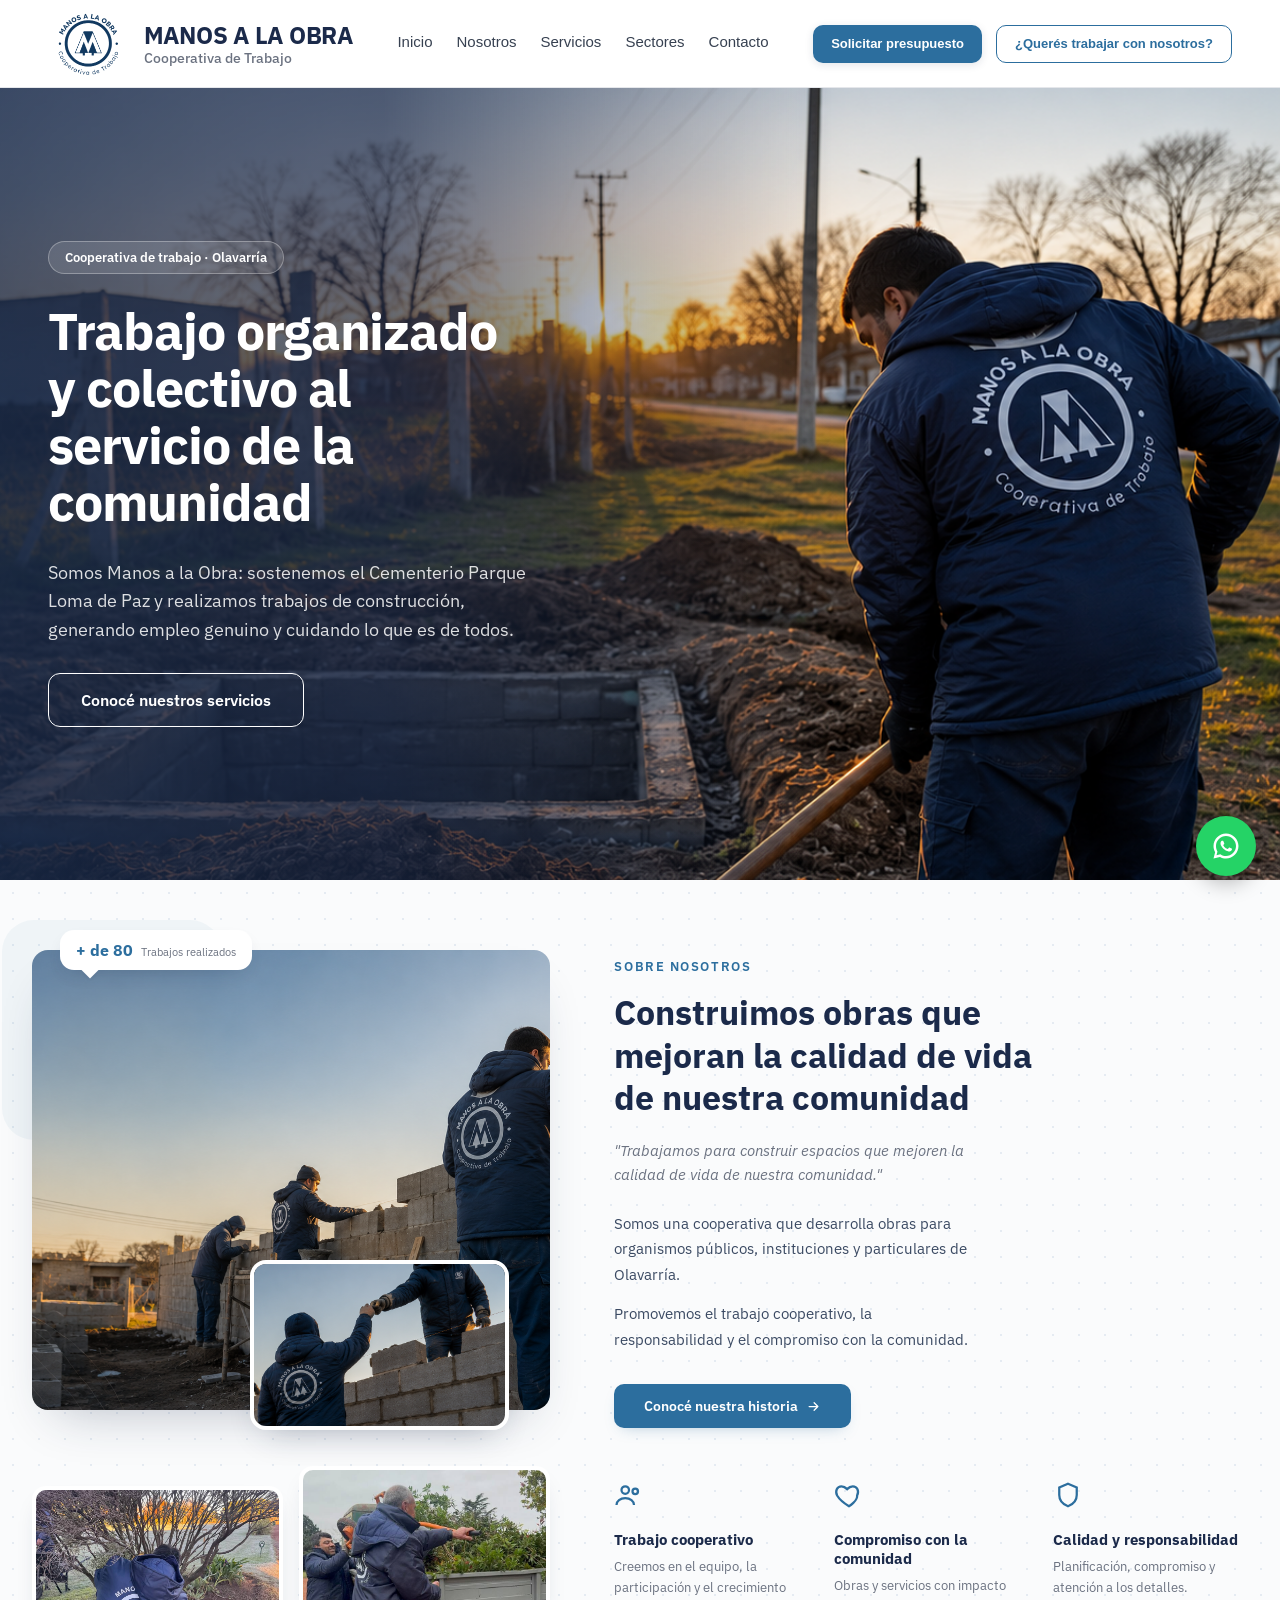
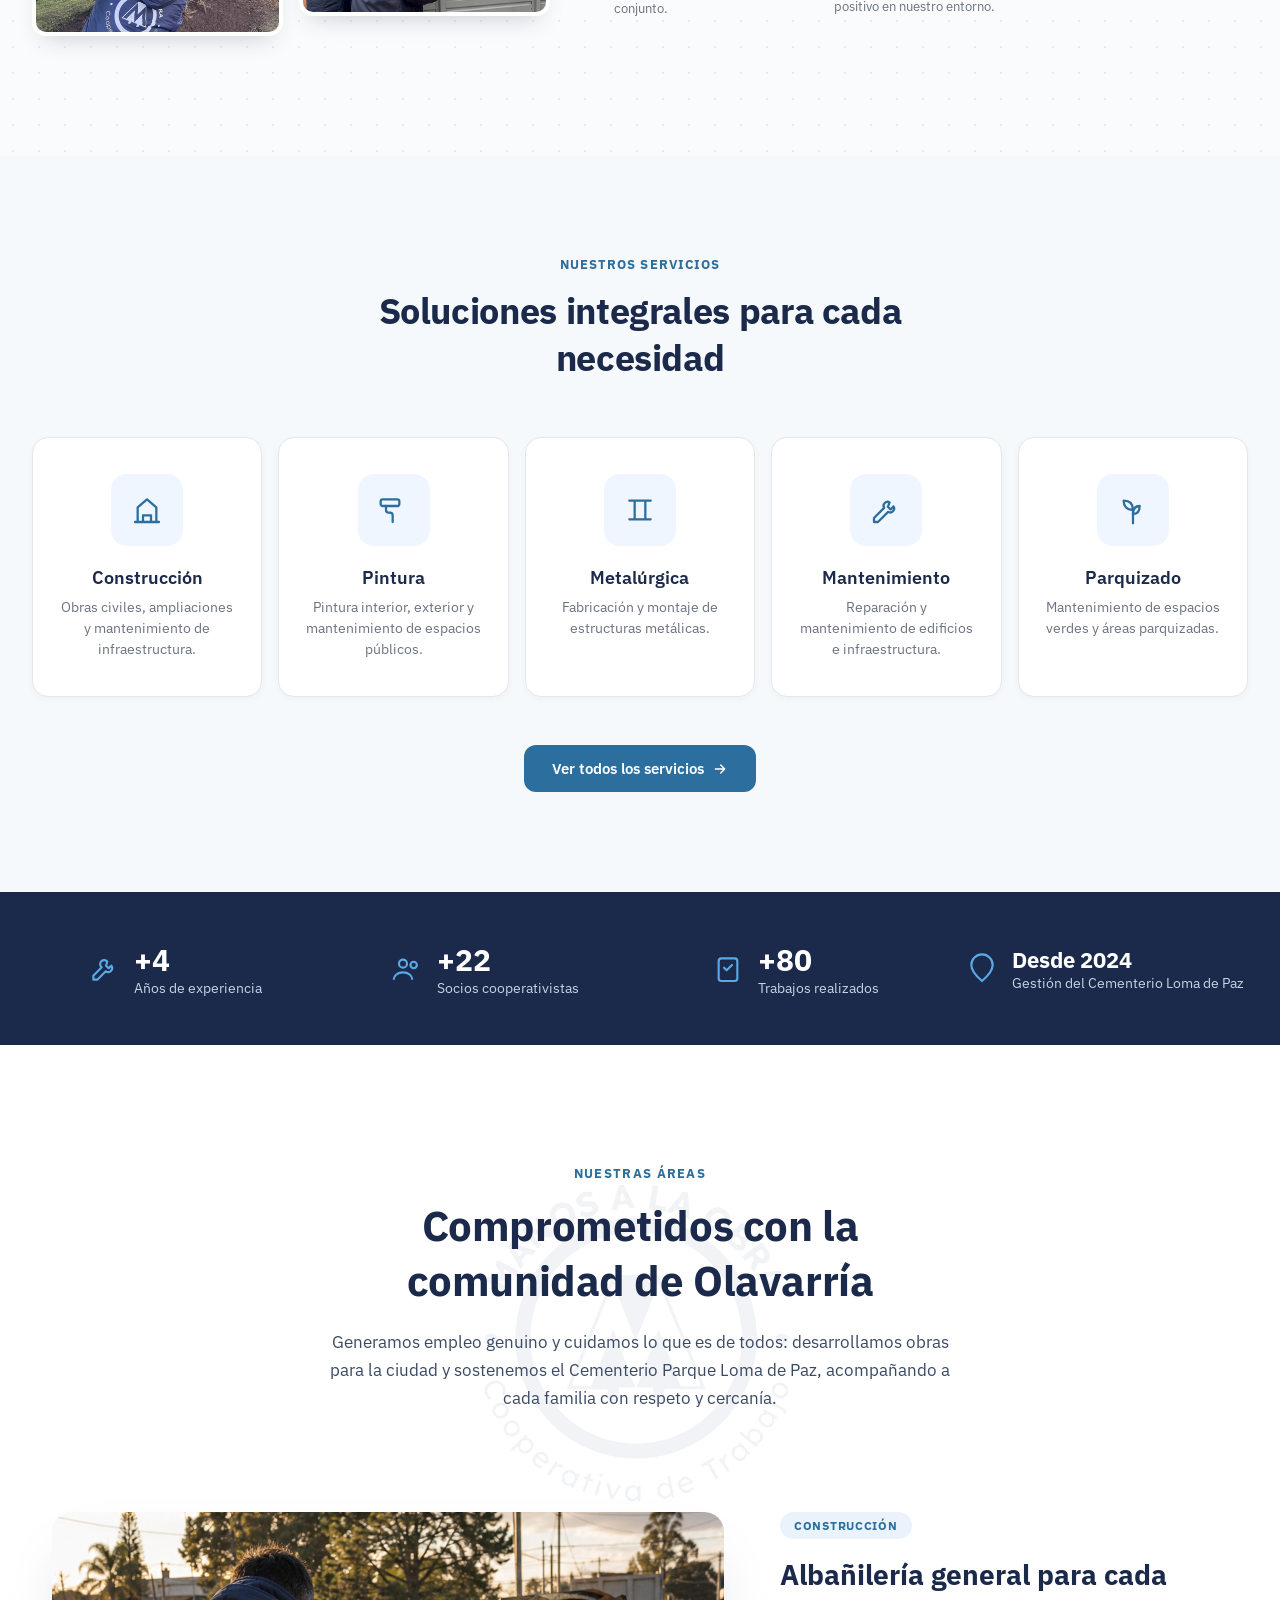
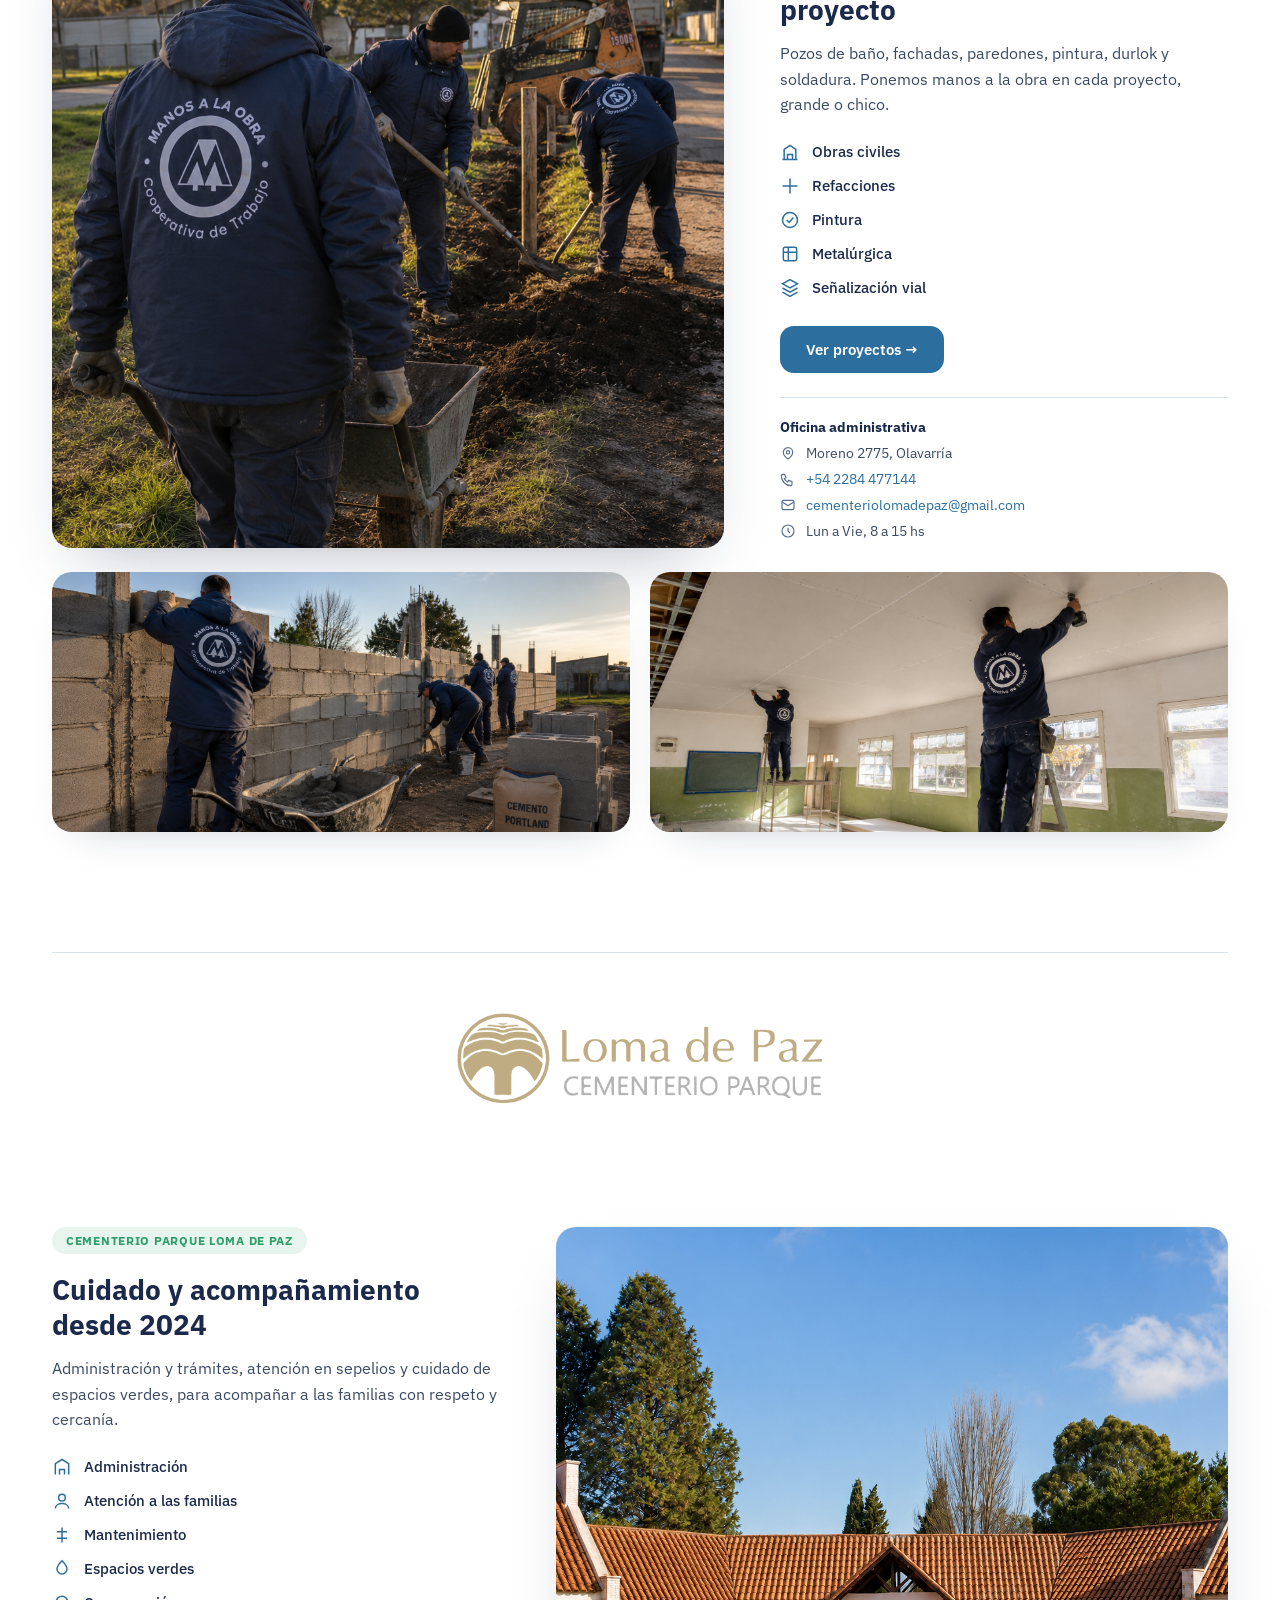
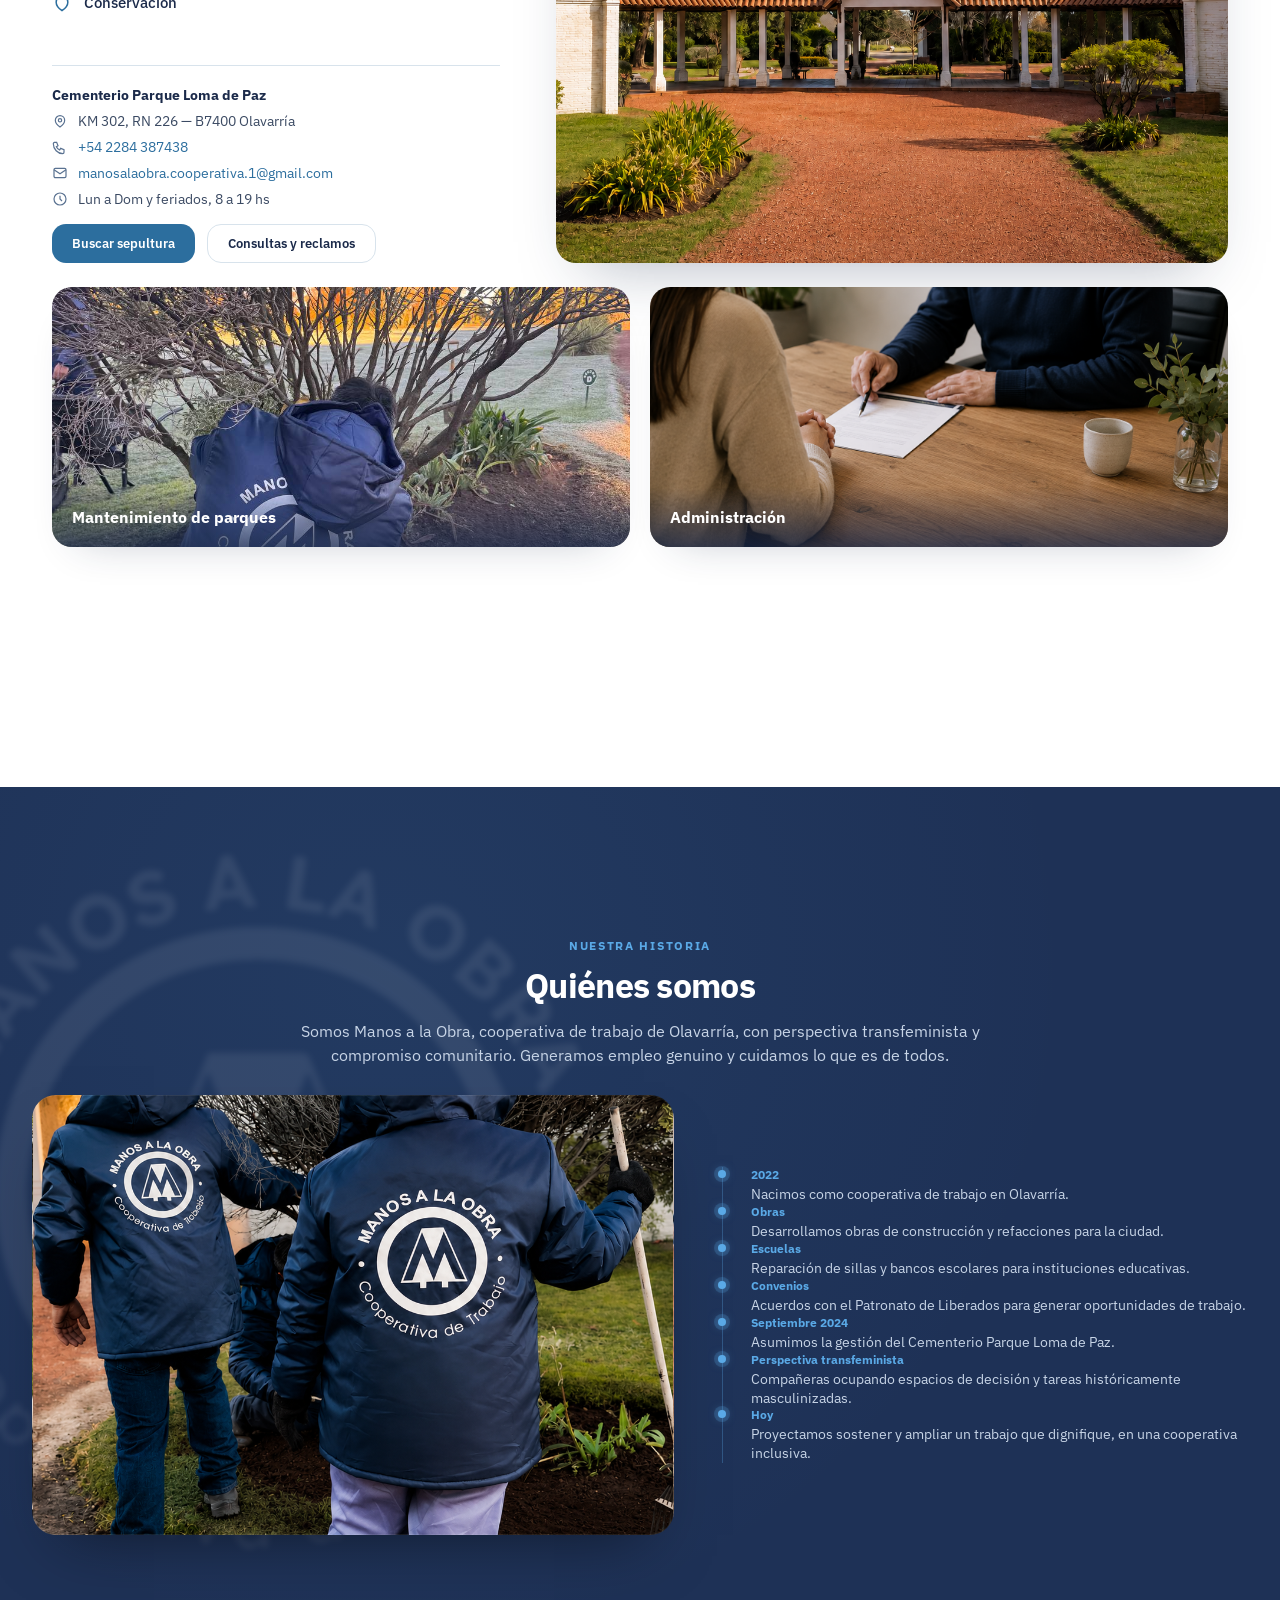
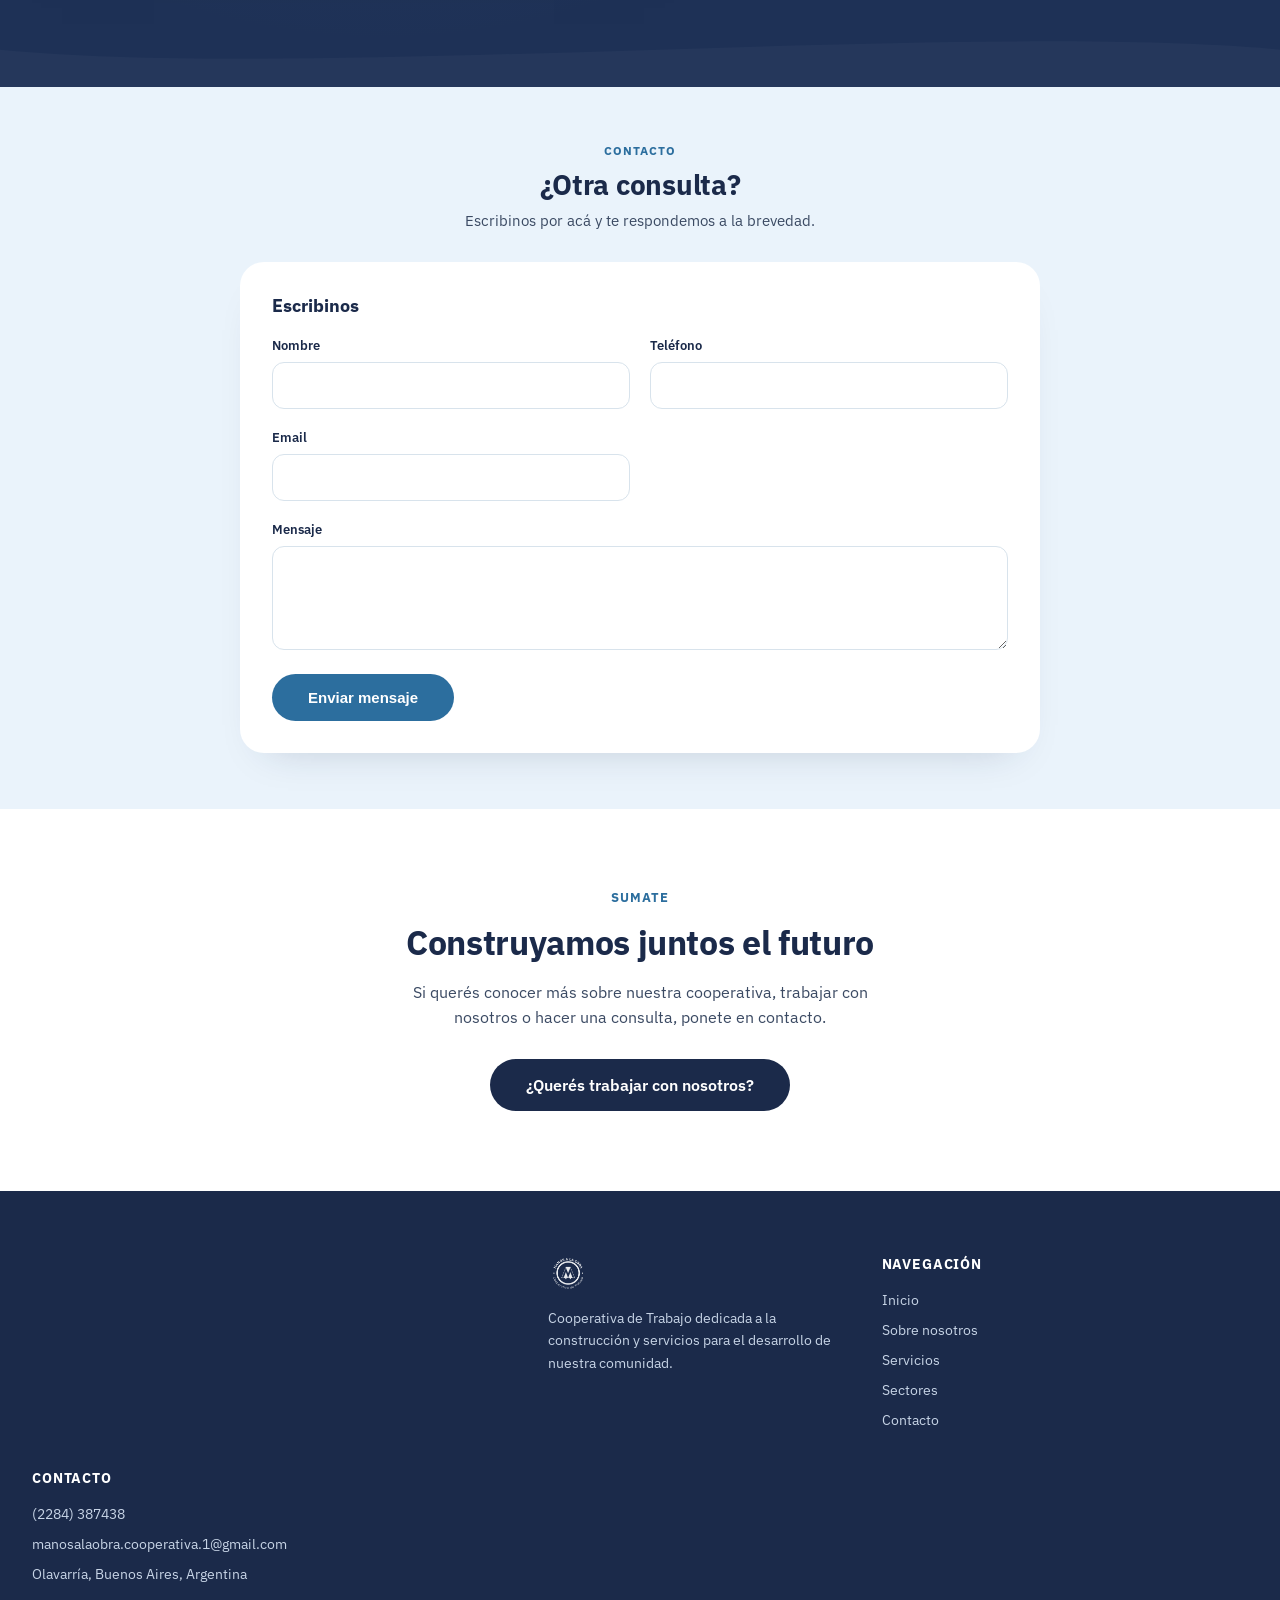
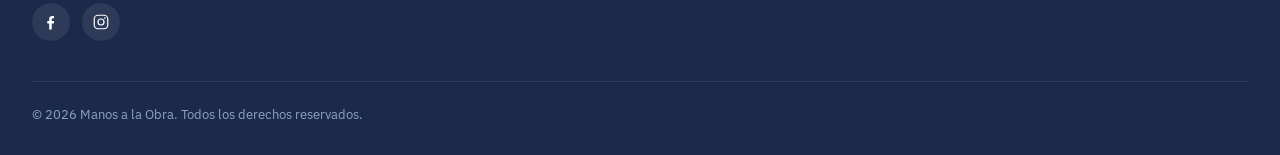
==== index.html @ d4fb7f2d "algunos cambios celular" ====
<!DOCTYPE html>
<html lang="es">
<head>
<meta charset="UTF-8">
<meta name="viewport" content="width=device-width, initial-scale=1.0">
<title>Manos a la Obra — Cooperativa de Trabajo | Olavarría</title>
<meta name="description" content="Cooperativa de trabajo Manos a la Obra: servicios de construcción y gestión del Cementerio Parque Loma de Paz en Olavarría.">
<link rel="preconnect" href="https://fonts.googleapis.com">
<link rel="preconnect" href="https://fonts.gstatic.com" crossorigin>
<link href="https://fonts.googleapis.com/css2?family=IBM+Plex+Sans:ital,wght@0,400;0,500;0,600;0,700;1,400&display=swap" rel="stylesheet">
<link rel="stylesheet" href="styles.css">
</head>
<body>
<div style="background:#FFFFFF;color:#1B2A4A;overflow-x:hidden">

 <!-- NAV -->
  <header class="site-header" style="position:sticky;top:0;z-index:100">
    <div style="max-width:1280px;margin:0 auto;padding:0 48px;width:100%;display:flex;align-items:center;justify-content:space-between;gap:24px">
      <a href="#inicio" style="display:flex;align-items:center;gap:14px;flex-shrink:0">
        <img src="assets/logo-coop.png" alt="Manos a la Obra" style="height:72px;width:auto;object-fit:contain">
        <div style="display:flex;flex-direction:column;line-height:1.25">
          <span style="font-size:24px;font-weight:700;color:#1B2A4A;letter-spacing:-0.01em">MANOS A LA OBRA</span>
          <span style="font-size:14px;font-weight:500;color:#6B7280">Cooperativa de Trabajo</span>
        </div>
      </a>
      <nav id="nav-links" style="display:flex;align-items:center;gap:44px">
        <a href="#inicio" class="nav-link">Inicio</a>
        <a href="#nosotros" class="nav-link">Nosotros</a>
        <a href="#servicios" class="nav-link">Servicios</a>
        <a href="#sectores" class="nav-link">Sectores</a>
        <a href="#contacto" class="nav-link">Contacto</a>
      </nav>
      <div style="display:flex;align-items:center;gap:14px">
        <a id="nav-cta" class="wa-link btn-solicitar" data-wa-msg="Hola, quiero consultar por un trabajo de construcción." href="#" target="_blank" rel="noopener">
          Solicitar presupuesto
        </a>
        <a href="https://forms.gle/hKYwDVXfefAtqKnx6" target="_blank" rel="noopener" class="btn-postular">
          ¿Querés trabajar con nosotros?
        </a>
      </div>
      <button id="nav-burger" aria-expanded="false" aria-controls="mobileMenu" aria-label="Abrir menú" style="display:none;background:none;border:none;font-size:26px;color:#1B2A4A;cursor:pointer;padding:4px 8px">☰</button>
    </div>
    <div id="mobileMenu" style="display:none;flex-direction:column;gap:0;border-top:1px solid #E5E7EB;padding:8px 48px 20px;background:#fff">
      <a href="#inicio" class="mobile-menu-link" style="padding:12px 0;font-size:16px;font-weight:500;color:#1B2A4A;border-bottom:1px solid #EAF3FB">Inicio</a>
      <a href="#nosotros" class="mobile-menu-link" style="padding:12px 0;font-size:16px;font-weight:500;color:#1B2A4A;border-bottom:1px solid #EAF3FB">Nosotros</a>
      <a href="#servicios" class="mobile-menu-link" style="padding:12px 0;font-size:16px;font-weight:500;color:#1B2A4A;border-bottom:1px solid #EAF3FB">Servicios</a>
      <a href="#sectores" class="mobile-menu-link" style="padding:12px 0;font-size:16px;font-weight:500;color:#1B2A4A;border-bottom:1px solid #EAF3FB">Sectores</a>
      <a href="#contacto" class="mobile-menu-link" style="padding:12px 0;font-size:16px;font-weight:500;color:#1B2A4A">Contacto</a>
      <a class="wa-link btn-solicitar" data-wa-msg="Hola, quiero consultar por un trabajo de construcción." href="#" target="_blank" rel="noopener" style="margin-top:14px;justify-content:center">Solicitar presupuesto</a>
    </div>
  </header>

  <!-- HERO -->
  <section id="inicio" style="position:relative;min-height:88vh;width:100%;overflow:hidden;display:flex;align-items:center">
    <div id="hero-parallax" class="hero-parallax-bg"></div>
    <div style="position:absolute;inset:0;z-index:1;background:linear-gradient(to right, rgba(27,42,74,0.68) 0%, rgba(27,42,74,0.68) 30%, rgba(27,42,74,0) 65%)"></div>
    <div style="position:relative;z-index:2;max-width:1280px;width:100%;margin:0 auto;padding:0 48px">
      <div style="max-width:480px;display:flex;flex-direction:column;gap:28px;animation:fadeUp 0.7s ease both">
        <div style="display:inline-flex;width:fit-content;align-items:center;gap:8px;background:rgba(255,255,255,0.12);border:1px solid rgba(255,255,255,0.3);padding:7px 16px;border-radius:100px;font-size:13px;font-weight:600;color:#fff">
          Cooperativa de trabajo · Olavarría
        </div>
        <h1 style="font-size:52px;line-height:1.1;font-weight:700;letter-spacing:-0.02em;margin:0;color:#fff">
          Trabajo organizado y colectivo al servicio de la comunidad
        </h1>
        <p style="font-size:18px;line-height:1.6;color:rgba(255,255,255,0.85);margin:0">
          Somos Manos a la Obra: sostenemos el Cementerio Parque Loma de Paz y realizamos trabajos de construcción, generando empleo genuino y cuidando lo que es de todos.
        </p>
        <div style="display:flex;gap:16px;flex-wrap:wrap">
          <a href="#servicios" style="background:transparent;color:#fff;padding:16px 32px;border-radius:12px;font-size:16px;font-weight:600;border:1px solid #fff">
            Conocé nuestros servicios
          </a>
        </div>
      </div>
    </div>
  </section>

  <!-- SOBRE NOSOTROS -->
  <section id="nosotros" style="background-color:#FAFBFC;background-image:radial-gradient(#E5EBF2 1.5px, transparent 1.5px);background-size:26px 26px;width:100%;padding:70px 32px 100px">
    <div id="nosotros-grid" style="max-width:1280px;margin:0 auto;display:grid;grid-template-columns:minmax(0,0.45fr) minmax(0,0.55fr);gap:64px;align-items:start">

      <div class="reveal-fade" style="position:relative;padding-bottom:20px">
        <div style="position:absolute;top:-30px;left:-30px;width:220px;height:220px;background:#2C6E9E;opacity:0.05;border-radius:32px;z-index:0"></div>
        <div style="position:relative;z-index:1">
          <img src="assets/sobre-principal.png" alt="Cuadrilla levantando una pared" style="width:100%;height:460px;object-fit:cover;border-radius:16px;box-shadow:0 24px 48px -24px rgba(27,42,74,0.3);display:block">

          <div style="position:absolute;top:-20px;left:28px;background:#fff;border-radius:14px;padding:10px 16px;box-shadow:0 8px 20px -10px rgba(27,42,74,0.3);text-align:center;white-space:nowrap">
            <span style="font-size:16px;font-weight:700;color:#2C6E9E">+ de <span class="stat-number" data-target="80">0</span></span>
            <span style="font-size:11px;color:#6B7280;margin-left:4px">Trabajos realizados</span>
            <div style="position:absolute;bottom:-6px;left:24px;width:12px;height:12px;background:#fff;transform:rotate(45deg);box-shadow:2px 2px 4px -2px rgba(27,42,74,0.15)"></div>
          </div>

          <img id="sobre-secundaria" src="assets/sobre-secundaria.png" alt="Un compañero ayudando a otro" style="width:50%;height:170px;object-fit:cover;object-position:center top;border-radius:16px;border:4px solid #fff;box-shadow:0 16px 32px -16px rgba(27,42,74,0.3);position:absolute;bottom:-20px;right:8%">
        </div>

        <div style="display:flex;gap:16px;margin-top:56px;align-items:flex-start">
          <img src="assets/Portada.jpg" alt="Obra en construcción" class="reveal-fade" style="flex:1;min-width:0;height:150px;object-fit:cover;border-radius:14px;border:4px solid #fff;box-shadow:0 12px 24px -12px rgba(27,42,74,0.25);margin-top:20px">
          <img src="assets/photoy.jpg" alt="Compañeros trabajando" class="reveal-fade" style="flex:1;min-width:0;height:150px;object-fit:cover;object-position:center 30%;border-radius:14px;border:4px solid #fff;box-shadow:0 12px 24px -12px rgba(27,42,74,0.25)">
        </div>
      </div>

      <div style="padding-top:8px">
        <div class="reveal-fade" style="font-size:13px;font-weight:600;letter-spacing:0.12em;text-transform:uppercase;color:#2C6E9E;margin-bottom:16px">Sobre nosotros</div>
        <h2 class="reveal-fade" style="font-size:34px;line-height:1.25;font-weight:700;color:#1B2A4A;margin:0 0 20px;max-width:420px">Construimos obras que mejoran la calidad de vida de nuestra comunidad</h2>
        <p class="reveal-fade" style="font-style:italic;color:#6B7280;font-size:15px;line-height:1.6;margin:0 0 24px;max-width:360px">"Trabajamos para construir espacios que mejoren la calidad de vida de nuestra comunidad."</p>
        <p class="reveal-fade" style="font-size:15px;line-height:1.7;color:#3B4A63;margin:0 0 14px;max-width:360px">Somos una cooperativa que desarrolla obras para organismos públicos, instituciones y particulares de Olavarría.</p>
        <p class="reveal-fade" style="font-size:15px;line-height:1.7;color:#3B4A63;margin:0 0 32px;max-width:360px">Promovemos el trabajo cooperativo, la responsabilidad y el compromiso con la comunidad.</p>
        <a href="#historia" class="reveal-fade" style="display:inline-flex;align-items:center;gap:8px;background:#2C6E9E;color:#fff;padding:13px 30px;border-radius:10px;font-size:14px;font-weight:600;box-shadow:0 6px 16px -8px rgba(44,110,158,0.4);margin-bottom:44px">
          Conocé nuestra historia
          <svg width="15" height="15" viewBox="0 0 24 24" fill="none"><path d="M5 12h14M13 6l6 6-6 6" stroke="#fff" stroke-width="2" stroke-linecap="round" stroke-linejoin="round"/></svg>
        </a>

        <div style="display:grid;grid-template-columns:repeat(3,1fr);gap:24px;margin-top:8px">
          <div class="reveal-card">
            <svg width="30" height="30" viewBox="0 0 24 24" fill="none" style="margin-bottom:16px"><circle cx="9" cy="8" r="3" stroke="#2C6E9E" stroke-width="1.8"/><path d="M2 20c0-3 3-5.5 7-5.5s7 2.5 7 5.5" stroke="#2C6E9E" stroke-width="1.8"/><circle cx="17" cy="9" r="2.2" stroke="#2C6E9E" stroke-width="1.8"/></svg>
            <div style="font-weight:700;color:#1B2A4A;font-size:15px;margin-bottom:8px">Trabajo cooperativo</div>
            <div style="color:#6B7280;font-size:13px;line-height:1.6">Creemos en el equipo, la participación y el crecimiento conjunto.</div>
          </div>
          <div class="reveal-card">
            <svg width="30" height="30" viewBox="0 0 24 24" fill="none" style="margin-bottom:16px"><path d="M12 21s-7-4.3-9.5-8.6C.7 8.8 2.4 5 6 5c2 0 3.3 1 4.5 2.3C11.7 6 13 5 15 5c3.6 0 5.3 3.8 3.5 7.4C19 16.7 12 21 12 21z" stroke="#2C6E9E" stroke-width="1.8"/></svg>
            <div style="font-weight:700;color:#1B2A4A;font-size:15px;margin-bottom:8px">Compromiso con la comunidad</div>
            <div style="color:#6B7280;font-size:13px;line-height:1.6">Obras y servicios con impacto positivo en nuestro entorno.</div>
          </div>
          <div class="reveal-card">
            <svg width="30" height="30" viewBox="0 0 24 24" fill="none" style="margin-bottom:16px"><path d="M12 3l7 3v6c0 4.5-3 7.5-7 9-4-1.5-7-4.5-7-9V6z" stroke="#2C6E9E" stroke-width="1.8"/></svg>
            <div style="font-weight:700;color:#1B2A4A;font-size:15px;margin-bottom:8px">Calidad y responsabilidad</div>
            <div style="color:#6B7280;font-size:13px;line-height:1.6">Planificación, compromiso y atención a los detalles.</div>
          </div>
        </div>
      </div>
    </div>
  </section>

  <!-- SERVICIOS -->
  <section id="servicios" style="background:#F6F9FC;padding:100px 32px">
    <div style="max-width:1240px;margin:0 auto">
      <div style="text-align:center;max-width:680px;margin:0 auto 56px">
        <div style="font-size:13px;font-weight:700;letter-spacing:0.08em;text-transform:uppercase;color:#2C6E9E;margin-bottom:14px">Nuestros servicios</div>
        <h2 style="font-size:36px;font-weight:700;letter-spacing:-0.01em;margin:0;color:#1B2A4A">Soluciones integrales para cada necesidad</h2>
      </div>
      <div style="display:grid;grid-template-columns:repeat(5,1fr);gap:16px">
        <div class="service-card reveal-card">
          <div class="service-icon-wrap">
            <svg width="32" height="32" viewBox="0 0 24 24" fill="none" class="service-icon"><path d="M3 21h18M5 21V10l7-6 7 6v11M9 21v-5h6v5" stroke-width="1.7" stroke-linecap="round" stroke-linejoin="round"/></svg>
          </div>
          <div class="service-title">Construcción</div>
          <div class="service-desc">Obras civiles, ampliaciones y mantenimiento de infraestructura.</div>
        </div>
        <div class="service-card reveal-card">
          <div class="service-icon-wrap">
            <svg width="32" height="32" viewBox="0 0 24 24" fill="none" class="service-icon"><rect x="2" y="4" width="14" height="5" rx="1.5" stroke-width="1.7"/><path d="M6 9v3a2 2 0 002 2h1a2 2 0 012 2v5" stroke-width="1.7" stroke-linecap="round"/></svg>
          </div>
          <div class="service-title">Pintura</div>
          <div class="service-desc">Pintura interior, exterior y mantenimiento de espacios públicos.</div>
        </div>
        <div class="service-card reveal-card">
          <div class="service-icon-wrap">
            <svg width="32" height="32" viewBox="0 0 24 24" fill="none" class="service-icon"><path d="M4 5h16M4 19h16M8 5v14M16 5v14" stroke-width="1.7" stroke-linecap="round"/></svg>
          </div>
          <div class="service-title">Metalúrgica</div>
          <div class="service-desc">Fabricación y montaje de estructuras metálicas.</div>
        </div>
        <div class="service-card reveal-card">
          <div class="service-icon-wrap">
            <svg width="32" height="32" viewBox="0 0 24 24" fill="none" class="service-icon"><path d="M14.7 6.3a3 3 0 00-4.1 4.1L3 18v3h3l7.6-7.6a3 3 0 004.1-4.1l-2.3 2.3-2-2z" stroke-width="1.7" stroke-linejoin="round" stroke-linecap="round"/></svg>
          </div>
          <div class="service-title">Mantenimiento</div>
          <div class="service-desc">Reparación y mantenimiento de edificios e infraestructura.</div>
        </div>
        <div class="service-card reveal-card">
          <div class="service-icon-wrap">
            <svg width="32" height="32" viewBox="0 0 24 24" fill="none" class="service-icon"><path d="M12 22V12" stroke-width="1.7" stroke-linecap="round"/><path d="M12 12C7 12 5 9 5 5c5 0 7 3 7 7z" stroke-width="1.7" stroke-linejoin="round"/><path d="M12 15c3.5 0 5-2.5 5-6-3.5 0-5 2.5-5 6z" stroke-width="1.7" stroke-linejoin="round"/></svg>
          </div>
          <div class="service-title">Parquizado</div>
          <div class="service-desc">Mantenimiento de espacios verdes y áreas parquizadas.</div>
        </div>
      </div>

      <div style="text-align:center;margin-top:48px">
        <a href="trabajos.html" style="display:inline-flex;align-items:center;gap:8px;background:#2C6E9E;color:#fff;padding:14px 28px;border-radius:12px;font-size:15px;font-weight:600">
          Ver todos los servicios
          <svg width="16" height="16" viewBox="0 0 24 24" fill="none"><path d="M5 12h14M13 6l6 6-6 6" stroke="#fff" stroke-width="2" stroke-linecap="round" stroke-linejoin="round"/></svg>
        </a>
      </div>
    </div>
  </section>

  <!-- FRANJA STATS -->
  <section style="background:#1B2A4A;padding:48px 32px">
    <div id="stats-grid" style="max-width:1240px;margin:0 auto;display:grid;grid-template-columns:repeat(4,1fr);gap:24px">
      <div style="display:flex;align-items:center;gap:14px;justify-content:center">
        <svg width="32" height="32" viewBox="0 0 24 24" fill="none"><path d="M14.5 6.5a3 3 0 10-4.2 4.2L4 17v3h3l6.3-6.3a3 3 0 004.2-4.2l-2 2-2-2z" stroke="#5AA9E6" stroke-width="1.6" stroke-linejoin="round"/></svg>
        <div>
          <div><span style="font-size:30px;font-weight:700;color:#fff">+</span><span class="stat-number" data-target="4" style="font-size:30px;font-weight:700;color:#fff">0</span></div>
          <div style="font-size:14px;color:#C7D4E6">Años de experiencia</div>
        </div>
      </div>
      <div style="display:flex;align-items:center;gap:14px;justify-content:center">
        <svg width="32" height="32" viewBox="0 0 24 24" fill="none"><circle cx="9" cy="8" r="3" stroke="#5AA9E6" stroke-width="1.6"/><path d="M2 20c0-3 3-5.5 7-5.5s7 2.5 7 5.5" stroke="#5AA9E6" stroke-width="1.6"/><circle cx="17" cy="9" r="2.4" stroke="#5AA9E6" stroke-width="1.6"/></svg>
        <div>
          <div><span style="font-size:30px;font-weight:700;color:#fff">+</span><span class="stat-number" data-target="22" style="font-size:30px;font-weight:700;color:#fff">0</span></div>
          <div style="font-size:14px;color:#C7D4E6">Socios cooperativistas</div>
        </div>
      </div>
      <div style="display:flex;align-items:center;gap:14px;justify-content:center">
        <svg width="32" height="32" viewBox="0 0 24 24" fill="none"><path d="M9 11l2 2 4-4" stroke="#5AA9E6" stroke-width="1.6" stroke-linecap="round" stroke-linejoin="round"/><rect x="5" y="4" width="14" height="17" rx="2" stroke="#5AA9E6" stroke-width="1.6"/></svg>
        <div>
          <div><span style="font-size:30px;font-weight:700;color:#fff">+</span><span class="stat-number" data-target="80" style="font-size:30px;font-weight:700;color:#fff">0</span></div>
          <div style="font-size:14px;color:#C7D4E6">Trabajos realizados</div>
        </div>
      </div>
      <div style="display:flex;align-items:center;gap:14px;justify-content:center">
        <svg width="32" height="32" viewBox="0 0 24 24" fill="none"><path d="M12 21c-4-3.4-8-7.6-8-12A8 8 0 0112 1a8 8 0 018 8c0 4.4-4 8.6-8 12z" stroke="#5AA9E6" stroke-width="1.6"/></svg>
        <div>
          <div style="font-size:22px;font-weight:700;color:#fff">Desde 2024</div>
          <div style="font-size:14px;color:#C7D4E6">Gestión del Cementerio Loma de Paz</div>
        </div>
      </div>
    </div>
  </section>

  <section id="sectores" style="padding:120px 32px;max-width:1240px;margin:0 auto">
  <div class="area-header">
    <img src="assets/logo-coop.png" alt="" class="area-header-watermark">
    <div style="text-align:center;max-width:620px;margin:0 auto 100px;position:relative">
      <div style="font-size:13px;font-weight:700;letter-spacing:0.1em;text-transform:uppercase;color:#2C6E9E;margin-bottom:16px">Nuestras Áreas</div>
      <h2 style="font-size:42px;font-weight:700;letter-spacing:-0.01em;margin:0 0 20px;color:#1B2A4A">Comprometidos con la comunidad de Olavarría</h2>
      <p style="font-size:17px;line-height:1.65;color:#3B4A63;margin:0">
        Generamos empleo genuino y cuidamos lo que es de todos: desarrollamos obras para la ciudad y sostenemos el Cementerio Parque Loma de Paz, acompañando a cada familia con respeto y cercanía.
      </p>
    </div>
  </div>

  <!-- CONSTRUCCIÓN -->
  <div class="area-block">
    <div class="area-img-main" style="background-image:url('assets/equipoenobra.png')"></div>
    <div class="area-content">
      <span class="area-tag area-tag--blue">Construcción</span>
      <h3>Albañilería general para cada proyecto</h3>
      <p>Pozos de baño, fachadas, paredones, pintura, durlok y soldadura. Ponemos manos a la obra en cada proyecto, grande o chico.</p>
      <ul class="service-list">
        <li><svg viewBox="0 0 24 24" fill="none" stroke="#2C6E9E" stroke-width="1.8"><path d="M3 21h18M5 21V9l7-5 7 5v12M9 21v-6h6v6"/></svg>Obras civiles</li>
        <li><svg viewBox="0 0 24 24" fill="none" stroke="#2C6E9E" stroke-width="1.8"><path d="M12 3v18M3 12h18"/></svg>Refacciones</li>
        <li><svg viewBox="0 0 24 24" fill="none" stroke="#2C6E9E" stroke-width="1.8"><circle cx="12" cy="12" r="9"/><path d="M8 12l3 3 5-6"/></svg>Pintura</li>
        <li><svg viewBox="0 0 24 24" fill="none" stroke="#2C6E9E" stroke-width="1.8"><rect x="4" y="4" width="16" height="16" rx="2"/><path d="M4 10h16M10 4v16"/></svg>Metalúrgica</li>
        <li><svg viewBox="0 0 24 24" fill="none" stroke="#2C6E9E" stroke-width="1.8"><path d="M12 2l9 5-9 5-9-5 9-5zM3 12l9 5 9-5M3 17l9 5 9-5"/></svg>Señalización vial</li>
      </ul>
      <a href="trabajos.html" class="btn-area">Ver proyectos →</a>
      <div class="area-contact">
        <h4>Oficina administrativa</h4>
        <div class="area-contact-row"><svg viewBox="0 0 24 24" fill="none" stroke="#5A7291" stroke-width="1.8"><path d="M12 21s-7-4.5-7-10a7 7 0 0114 0c0 5.5-7 10-7 10z"/><circle cx="12" cy="11" r="2.5"/></svg><span>Moreno 2775, Olavarría</span></div>
        <div class="area-contact-row"><svg viewBox="0 0 24 24" fill="none" stroke="#5A7291" stroke-width="1.8"><path d="M3 5h4l2 5-2.5 1.5a11 11 0 005 5L13 14l5 2v4a2 2 0 01-2 2C8.6 22 2 15.4 2 7a2 2 0 012-2z"/></svg><a href="tel:+542284477144">+54 2284 477144</a></div>
        <div class="area-contact-row"><svg viewBox="0 0 24 24" fill="none" stroke="#5A7291" stroke-width="1.8"><rect x="3" y="5" width="18" height="14" rx="2"/><path d="M3 7l9 6 9-6"/></svg><a href="mailto:cementeriolomadepaz@gmail.com">cementeriolomadepaz@gmail.com</a></div>
        <div class="area-contact-row"><svg viewBox="0 0 24 24" fill="none" stroke="#5A7291" stroke-width="1.8"><circle cx="12" cy="12" r="9"/><path d="M12 7v5l3 3"/></svg><span>Lun a Vie, 8 a 15 hs</span></div>
      </div>
    </div>
    <div class="area-secondary">
      <a href="#" class="area-sec-card" style="background-image:url('assets/destacado1.png')"></a>
      <a href="#" class="area-sec-card" style="background-image:url('assets/destacado2.png')"></a>
    </div>
  </div>

  <!-- FRANJA INSTITUCIONAL -->
  <div class="area-divider">
    <img src="assets/logoloma.png" alt="">
  </div>

  <!-- CEMENTERIO -->
  <div class="area-block area-block--reverse">
    <div class="area-content">
      <span class="area-tag area-tag--green">Cementerio Parque Loma de Paz</span>
      <h3>Cuidado y acompañamiento desde 2024</h3>
      <p>Administración y trámites, atención en sepelios y cuidado de espacios verdes, para acompañar a las familias con respeto y cercanía.</p>
      <ul class="service-list">
        <li><svg viewBox="0 0 24 24" fill="none" stroke="#2C6E9E" stroke-width="1.8"><path d="M4 21V8l8-5 8 5v13M9 21v-6h6v6"/></svg>Administración</li>
        <li><svg viewBox="0 0 24 24" fill="none" stroke="#2C6E9E" stroke-width="1.8"><circle cx="12" cy="8" r="4"/><path d="M4 21c0-4 4-6 8-6s8 2 8 6"/></svg>Atención a las familias</li>
        <li><svg viewBox="0 0 24 24" fill="none" stroke="#2C6E9E" stroke-width="1.8"><path d="M12 3v18M6 8h12M6 16h12"/></svg>Mantenimiento</li>
        <li><svg viewBox="0 0 24 24" fill="none" stroke="#2C6E9E" stroke-width="1.8"><path d="M12 2c4 4 6 7 6 10a6 6 0 01-12 0c0-3 2-6 6-10z"/></svg>Espacios verdes</li>
        <li><svg viewBox="0 0 24 24" fill="none" stroke="#2C6E9E" stroke-width="1.8"><path d="M12 21s-7-4.5-7-10a7 7 0 0114 0c0 5.5-7 10-7 10z"/></svg>Conservación</li>
      </ul>
      <div class="area-contact">
        <h4>Cementerio Parque Loma de Paz</h4>
        <div class="area-contact-row"><svg viewBox="0 0 24 24" fill="none" stroke="#5A7291" stroke-width="1.8"><path d="M12 21s-7-4.5-7-10a7 7 0 0114 0c0 5.5-7 10-7 10z"/><circle cx="12" cy="11" r="2.5"/></svg><span>KM 302, RN 226 — B7400 Olavarría</span></div>
        <div class="area-contact-row"><svg viewBox="0 0 24 24" fill="none" stroke="#5A7291" stroke-width="1.8"><path d="M3 5h4l2 5-2.5 1.5a11 11 0 005 5L13 14l5 2v4a2 2 0 01-2 2C8.6 22 2 15.4 2 7a2 2 0 012-2z"/></svg><a href="tel:+542284387438">+54 2284 387438</a></div>
        <div class="area-contact-row"><svg viewBox="0 0 24 24" fill="none" stroke="#5A7291" stroke-width="1.8"><rect x="3" y="5" width="18" height="14" rx="2"/><path d="M3 7l9 6 9-6"/></svg><a href="mailto:manosalaobra.cooperativa.1@gmail.com">manosalaobra.cooperativa.1@gmail.com</a></div>
        <div class="area-contact-row"><svg viewBox="0 0 24 24" fill="none" stroke="#5A7291" stroke-width="1.8"><circle cx="12" cy="12" r="9"/><path d="M12 7v5l3 3"/></svg><span>Lun a Dom y feriados, 8 a 19 hs</span></div>
        <div style="display:flex;gap:12px;flex-wrap:wrap;margin-top:16px">
          <a href="https://cementerio-app-nhsw.onrender.com/" target="_blank" rel="noopener" class="btn-area btn-area--sm">Buscar sepultura</a>
          <a href="https://cementerio-app-nhsw.onrender.com/" target="_blank" rel="noopener" class="btn-area btn-area--sm btn-area--outline">Consultas y reclamos</a>
        </div>
      </div>
    </div>
    <div class="area-img-main" style="background-image:url('assets/Principalloma.png')"></div>
    <div class="area-secondary">
      <div class="area-sec-card" style="background-image:url('assets/Portada.jpg')">
        <span class="area-sec-overlay"><strong>Mantenimiento de parques</strong></span>
      </div>
      <div class="area-sec-card" style="background-image:url('assets/escritorio.png')">
        <span class="area-sec-overlay"><strong>Administración</strong></span>
      </div>
    </div>
  </div>
</section>

 <!-- HISTORIA -->
  <section id="historia" class="historia-section">
    <img src="assets/logo-coop.png" alt="" class="historia-watermark">
    <div class="historia-waves">
      <svg viewBox="0 0 1440 120" preserveAspectRatio="none"><path d="M0,64 C360,110 1080,20 1440,64 L1440,120 L0,120 Z" fill="rgba(255,255,255,0.03)"/></svg>
    </div>

    <div style="max-width:1240px;margin:0 auto;position:relative;z-index:1">
      <div style="text-align:center;max-width:700px;margin:0 auto 28px">
        <div style="font-size:12px;font-weight:700;letter-spacing:0.14em;text-transform:uppercase;color:#5AA9E6;margin-bottom:10px">Nuestra historia</div>
        <h2 style="font-size:34px;font-weight:700;letter-spacing:-0.02em;margin:0 0 12px;color:#fff">Quiénes somos</h2>
        <p style="font-size:16px;line-height:1.5;color:#C7D4E6;margin:0">
          Somos Manos a la Obra, cooperativa de trabajo de Olavarría, con perspectiva transfeminista y compromiso comunitario. Generamos empleo genuino y cuidamos lo que es de todos.
        </p>
      </div>

      <div class="historia-grid">
        <div class="historia-photo" style="background-image:url('assets/quienes.png')"></div>

        <div class="historia-timeline">
          <div class="tl-item">
            <span class="tl-dot"></span>
            <div class="tl-year">2022</div>
            <p class="tl-text">Nacimos como cooperativa de trabajo en Olavarría.</p>
          </div>
          <div class="tl-item">
            <span class="tl-dot"></span>
            <div class="tl-year">Obras</div>
            <p class="tl-text">Desarrollamos obras de construcción y refacciones para la ciudad.</p>
          </div>
          <div class="tl-item">
            <span class="tl-dot"></span>
            <div class="tl-year">Escuelas</div>
            <p class="tl-text">Reparación de sillas y bancos escolares para instituciones educativas.</p>
          </div>
          <div class="tl-item">
            <span class="tl-dot"></span>
            <div class="tl-year">Convenios</div>
            <p class="tl-text">Acuerdos con el Patronato de Liberados para generar oportunidades de trabajo.</p>
          </div>
          <div class="tl-item">
            <span class="tl-dot"></span>
            <div class="tl-year">Septiembre 2024</div>
            <p class="tl-text">Asumimos la gestión del Cementerio Parque Loma de Paz.</p>
          </div>
          <div class="tl-item">
            <span class="tl-dot"></span>
            <div class="tl-year">Perspectiva transfeminista</div>
            <p class="tl-text">Compañeras ocupando espacios de decisión y tareas históricamente masculinizadas.</p>
          </div>
          <div class="tl-item">
            <span class="tl-dot"></span>
            <div class="tl-year">Hoy</div>
            <p class="tl-text">Proyectamos sostener y ampliar un trabajo que dignifique, en una cooperativa inclusiva.</p>
          </div>
        </div>
      </div>
    </div>
  </section>

  <!-- CONTACTO -->
  <section id="contacto" style="background:#EAF3FB;padding:56px 32px">
    <div style="max-width:800px;margin:0 auto">
      <div style="text-align:center;margin:0 auto 32px">
        <div style="font-size:12px;font-weight:700;letter-spacing:0.08em;text-transform:uppercase;color:#2C6E9E;margin-bottom:8px">Contacto</div>
        <h2 style="font-size:28px;font-weight:700;letter-spacing:-0.01em;margin:0 0 8px;color:#1B2A4A">¿Otra consulta?</h2>
        <p style="font-size:15px;color:#3B4A63;margin:0">Escribinos por acá y te respondemos a la brevedad.</p>
      </div>

      <div style="background:#fff;border-radius:24px;padding:32px;box-shadow:0 20px 40px -28px rgba(27,42,74,0.25)">
        <h3 style="font-size:18px;font-weight:700;color:#1B2A4A;margin:0 0 20px">Escribinos</h3>

        <div id="formError" style="display:none;background:#FDECEC;color:#B23A3A;border-radius:16px;padding:16px 20px;margin-bottom:20px;font-size:14px"></div>

        <div id="formSuccess" style="display:none;align-items:center;gap:14px;background:#EAF3FB;border-radius:16px;padding:24px 28px">
          <span style="width:36px;height:36px;border-radius:50%;background:#2E9E6B;color:#fff;display:flex;align-items:center;justify-content:center;font-size:18px;flex-shrink:0">✓</span>
          <div>
            <div style="font-weight:700;color:#1B2A4A;font-size:16px">¡Gracias por escribirnos!</div>
            <div style="color:#3B4A63;font-size:14px;margin-top:2px">Recibimos tu mensaje y te vamos a responder a la brevedad.</div>
          </div>
        </div>

        <form id="form-grid" style="display:grid;grid-template-columns:minmax(0,1fr) minmax(0,1fr);gap:20px">
          <div>
            <label style="display:block;font-size:13px;font-weight:600;color:#1B2A4A;margin-bottom:8px">Nombre</label>
            <input required type="text" name="nombre" style="width:100%;padding:13px 16px;border-radius:12px;border:1px solid #D8E3EC;font-size:15px;color:#1B2A4A;background:#fff">
          </div>
          <div>
            <label style="display:block;font-size:13px;font-weight:600;color:#1B2A4A;margin-bottom:8px">Teléfono</label>
            <input type="tel" name="telefono" style="width:100%;padding:13px 16px;border-radius:12px;border:1px solid #D8E3EC;font-size:15px;color:#1B2A4A;background:#fff">
          </div>
          <div>
            <label style="display:block;font-size:13px;font-weight:600;color:#1B2A4A;margin-bottom:8px">Email</label>
            <input required type="email" name="email" style="width:100%;padding:13px 16px;border-radius:12px;border:1px solid #D8E3EC;font-size:15px;color:#1B2A4A;background:#fff">
          </div>
          <div style="grid-column:1/-1">
            <label style="display:block;font-size:13px;font-weight:600;color:#1B2A4A;margin-bottom:8px">Mensaje</label>
            <textarea required rows="4" name="mensaje" style="width:100%;padding:13px 16px;border-radius:12px;border:1px solid #D8E3EC;font-size:15px;color:#1B2A4A;background:#fff;resize:vertical;font-family:inherit"></textarea>
          </div>
          <div style="grid-column:1/-1">
            <button type="submit" style="background:#2C6E9E;color:#fff;padding:15px 36px;border-radius:100px;font-size:15px;font-weight:600;border:none;cursor:pointer">Enviar mensaje</button>
          </div>
        </form>
      </div>
    </div>
  </section>

  <!-- SUMATE -->
  <section style="padding:80px 32px;text-align:center">
    <div style="font-size:13px;font-weight:700;letter-spacing:0.08em;text-transform:uppercase;color:#2C6E9E;margin-bottom:14px">Sumate</div>
    <h2 style="font-size:34px;font-weight:700;letter-spacing:-0.01em;margin:0 0 16px;color:#1B2A4A">Construyamos juntos el futuro</h2>
    <p style="font-size:16px;line-height:1.6;color:#3B4A63;margin:0 0 28px;max-width:520px;margin-left:auto;margin-right:auto">
      Si querés conocer más sobre nuestra cooperativa, trabajar con nosotros o hacer una consulta, ponete en contacto.
    </p>
    <div style="display:flex;gap:16px;justify-content:center;flex-wrap:wrap">
      <a href="https://forms.gle/hKYwDVXfefAtqKnx6" target="_blank" rel="noopener" style="display:inline-block;background:#1B2A4A;color:#fff;padding:16px 36px;border-radius:100px;font-size:16px;font-weight:600">¿Querés trabajar con nosotros?</a>
    </div>
  </section>

  <!-- FOOTER -->
  <footer style="background:#1B2A4A;padding:64px 32px 32px">
    <div style="max-width:1240px;margin:0 auto;display:grid;grid-template-columns:minmax(0,1.3fr) minmax(0,0.8fr) minmax(0,1fr);gap:40px;margin-bottom:40px"><div id="nosotros-grid" style="max-width:1280px;margin:0 auto;display:grid;grid-template-columns:minmax(0,0.45fr) minmax(0,0.55fr);gap:64px;align-items:start"></div>
      <div>
        <div style="display:flex;align-items:center;gap:12px;margin-bottom:16px">
          <img src="assets/logo-coop.png" alt="Manos a la Obra" style="height:36px;width:auto;object-fit:contain;filter:brightness(0) invert(1);opacity:0.9">
        </div>
        <p style="color:#C7D4E6;font-size:14px;line-height:1.6;margin:0;max-width:320px">Cooperativa de Trabajo dedicada a la construcción y servicios para el desarrollo de nuestra comunidad.</p>
      </div>
      <div>
        <div style="color:#fff;font-size:14px;font-weight:700;letter-spacing:0.06em;text-transform:uppercase;margin-bottom:18px">Navegación</div>
        <div style="display:flex;flex-direction:column;gap:12px">
          <a href="#inicio" style="color:#C7D4E6;font-size:14px">Inicio</a>
          <a href="#nosotros" style="color:#C7D4E6;font-size:14px">Sobre nosotros</a>
          <a href="#servicios" style="color:#C7D4E6;font-size:14px">Servicios</a>
          <a href="#sectores" style="color:#C7D4E6;font-size:14px">Sectores</a>
          <a href="#contacto" style="color:#C7D4E6;font-size:14px">Contacto</a>
        </div>
      </div>
      <div>
        <div style="color:#fff;font-size:14px;font-weight:700;letter-spacing:0.06em;text-transform:uppercase;margin-bottom:18px">Contacto</div>
        <div style="display:flex;flex-direction:column;gap:12px;margin-bottom:20px">
          <a href="tel:+542284387438" style="color:#C7D4E6;font-size:14px">(2284) 387438</a>
          <a href="mailto:manosalaobra.cooperativa.1@gmail.com" style="color:#C7D4E6;font-size:14px">manosalaobra.cooperativa.1@gmail.com</a>
          <span style="color:#C7D4E6;font-size:14px">Olavarría, Buenos Aires, Argentina</span>
        </div>
        <div style="display:flex;gap:12px">
          <a href="https://www.facebook.com/Manos.a.la.Obra.Ltda.Olavarria/" target="_blank" rel="noopener" style="width:38px;height:38px;border-radius:50%;background:rgba(255,255,255,0.08);display:flex;align-items:center;justify-content:center">
            <svg width="18" height="18" viewBox="0 0 24 24" fill="#fff"><path d="M13 22v-8h2.7l.4-3.3H13V8.6c0-1 .3-1.6 1.7-1.6H16V4.1C15.7 4 14.7 4 13.6 4 11.2 4 9.6 5.5 9.6 8.3v2.4H7V14h2.6v8H13z"/></svg>
          </a>
          <a href="https://www.instagram.com/manosalaobra.olavarria/" target="_blank" rel="noopener" style="width:38px;height:38px;border-radius:50%;background:rgba(255,255,255,0.08);display:flex;align-items:center;justify-content:center">
            <svg width="18" height="18" viewBox="0 0 24 24" fill="none"><rect x="3" y="3" width="18" height="18" rx="5" stroke="#fff" stroke-width="1.6"/><circle cx="12" cy="12" r="4" stroke="#fff" stroke-width="1.6"/><circle cx="17.2" cy="6.8" r="1.1" fill="#fff"/></svg>
          </a>
        </div>
      </div>
    </div>
    <div style="max-width:1240px;margin:0 auto;padding-top:24px;border-top:1px solid rgba(255,255,255,0.08);color:#8FA3C4;font-size:13px">© <span id="year"></span> Manos a la Obra. Todos los derechos reservados.</div>
  </footer>

</div>
<a class="wa-link wa-float" data-wa-msg="Hola, quiero consultar por un trabajo de construcción." href="#" target="_blank" rel="noopener" aria-label="Escribinos por WhatsApp">
    <svg width="30" height="30" viewBox="0 0 24 24" fill="#fff"><path d="M12 2C6.5 2 2 6.5 2 12c0 1.8.5 3.5 1.3 5L2 22l5.2-1.3c1.4.8 3.1 1.3 4.8 1.3 5.5 0 10-4.5 10-10S17.5 2 12 2zm0 18c-1.5 0-3-.4-4.2-1.2l-.3-.2-3.1.8.8-3-.2-.3C4.4 15 4 13.5 4 12c0-4.4 3.6-8 8-8s8 3.6 8 8-3.6 8-8 8zm4.4-6c-.2-.1-1.4-.7-1.6-.8-.2-.1-.4-.1-.5.1s-.6.8-.7.9-.3.2-.5.1c-.2-.1-1-.4-1.9-1.2-.7-.6-1.2-1.4-1.3-1.6-.1-.2 0-.4.1-.5l.4-.4c.1-.1.2-.3.2-.4.1-.1 0-.3 0-.4s-.5-1.2-.7-1.7c-.2-.4-.4-.4-.5-.4h-.4c-.2 0-.4.1-.6.3s-.8.8-.8 1.9.8 2.2.9 2.4c.1.2 1.6 2.4 3.8 3.4.5.2 1 .4 1.3.5.5.2 1 .1 1.4.1.4-.1 1.4-.6 1.6-1.1s.2-1 .1-1.1c-.1-.1-.2-.2-.4-.3z"/></svg>
  </a>
  <script src="script.js"></script>
</body>
</html>
---- styles.css ----
body { margin: 0; font-family: 'IBM Plex Sans', sans-serif; -webkit-font-smoothing: antialiased; }
* { box-sizing: border-box; }
a { color: #2C6E9E; text-decoration: none; }
a:hover { color: #1B2A4A; }
::selection { background: #5AA9E6; color: #fff; }
input, textarea, select { font-family: 'IBM Plex Sans', sans-serif; }

@keyframes fadeUp { from { opacity: 0; transform: translateY(16px); } to { opacity: 1; transform: translateY(0); } }

/* focus visibility */
a:focus-visible, button:focus-visible, input:focus-visible, textarea:focus-visible, select:focus-visible {
  outline: 3px solid #5AA9E6;
  outline-offset: 2px;
}

/* placeholders de imagen/video: reemplazar este div por un <img> o <video> real */
.img-slot {
  background: repeating-linear-gradient(135deg, #EAF3FB, #EAF3FB 12px, #E1EDF8 12px, #E1EDF8 24px);
  border: 1px dashed #B8CCE0;
  display: flex;
  align-items: center;
  justify-content: center;
  text-align: center;
  color: #5A7291;
  font-size: 13px;
  font-weight: 600;
  padding: 16px;
}
.img-slot::before { content: attr(data-slot-label); }

#mobileMenu.open { display: flex !important; }

@media (max-width: 860px) {
  #nosotros-grid { grid-template-columns: 1fr !important; gap: 32px !important; }
  #sobre-secundaria { position: static !important; width: 100% !important; height: 200px !important; margin-top: 12px !important; }
  #nav-links, #nav-cta { display: none !important; }
  #nav-burger { display: block !important; }
  #hero-grid { grid-template-columns: 1fr !important; }
  #construccion-block, #cementerio-block { grid-template-columns: 1fr !important; }
  #cementerio-img { order: 1 !important; }
  #cementerio-text { order: 2 !important; }
  #stats-grid, #nosotros-grid, #sedes-grid, #form-grid { grid-template-columns: 1fr !important; }
  #gal-1, #gal-2 { grid-template-columns: repeat(2,1fr) !important; }
  h1 { font-size: 38px !important; }
  h2 { font-size: 30px !important; }
}

@media (prefers-reduced-motion: reduce) {
  * { animation: none !important; }
}
@import url('https://fonts.googleapis.com/css2?family=Inter:wght@500;600&display=swap');

.site-header {
  height: 88px;
  display: flex;
  align-items: center;
  background: #fff;
  border-bottom: 1px solid #E5E7EB;
}
.nav-link {
  font-family: 'Inter', sans-serif;
  font-size: 15px;
  font-weight: 500;
  color: #374151;
  position: relative;
  padding-bottom: 4px;
  transition: color 200ms ease;
}
.nav-link::after {
  content: '';
  position: absolute;
  left: 0; bottom: -2px;
  width: 0; height: 2px;
  background: #2C6E9E;
  transition: width 200ms ease;
}
.nav-link:hover {
  color: #2C6E9E;
}
.nav-link:hover::after {
  width: 100%;
}
.btn-solicitar {
  background: #2C6E9E;
  color: #fff;
  height: 38px;
  display: inline-flex;
  align-items: center;
  padding: 0 18px;
  border-radius: 10px;
  font-family: 'Inter', sans-serif;
  font-size: 13px;
  font-weight: 600;
  box-shadow: 0 2px 8px rgba(27,42,74,0.12);
  transition: background 200ms ease;
  white-space: nowrap;
}
.btn-solicitar:hover {
  background: #235783;
}
.reveal-fade, .reveal-card {
  opacity: 0;
  transform: translateY(24px);
  transition: opacity 0.6s ease, transform 0.6s ease;
}
.reveal-fade.visible, .reveal-card.visible {
  opacity: 1;
  transform: translateY(0);
}
.wa-float {
  position: fixed;
  bottom: 24px;
  right: 24px;
  width: 60px;
  height: 60px;
  border-radius: 50%;
  background: #25D366;
  display: flex;
  align-items: center;
  justify-content: center;
  box-shadow: 0 8px 20px rgba(0,0,0,0.25);
  z-index: 999;
  transition: transform 200ms ease;
}
.wa-float:hover {
  transform: scale(1.08);
}
.btn-postular {
  background: #fff;
  color: #2C6E9E;
  border: 1.5px solid #2C6E9E;
  height: 38px;
  display: inline-flex;
  align-items: center;
  padding: 0 18px;
  border-radius: 10px;
  font-family: 'Inter', sans-serif;
  font-size: 13px;
  font-weight: 600;
  white-space: nowrap;
  transition: background 200ms ease, color 200ms ease;
}
.btn-postular:hover {
  background: #2C6E9E;
  color: #fff;
}

@media (max-width: 1400px) {
  #nav-links { gap: 24px !important; }
}
@media (max-width: 1200px) {
  .btn-postular { display: none; }
}
@media (max-width: 860px) {
  #nav-links, #nav-cta, .btn-postular { display: none !important; }
}
.service-card {
  background: #fff;
  border: 1px solid #E5E7EB;
  border-radius: 16px;
  padding: 36px 24px;
  text-align: center;
  box-shadow: 0 2px 6px rgba(27,42,74,0.04);
  transition: transform 200ms ease, box-shadow 200ms ease;
}
.service-card:hover {
  transform: translateY(-6px);
  box-shadow: 0 16px 32px -16px rgba(27,42,74,0.2);
}
.service-icon-wrap {
  width: 72px;
  height: 72px;
  border-radius: 16px;
  background: #EFF6FF;
  display: flex;
  align-items: center;
  justify-content: center;
  margin: 0 auto 20px;
}
.service-icon {
  stroke: #2C6E9E;
  transition: stroke 200ms ease;
}
.service-title {
  font-weight: 600;
  color: #1B2A4A;
  font-size: 18px;
  margin-bottom: 8px;
  transition: color 200ms ease;
}
.service-desc {
  color: #6B7280;
  font-size: 14px;
  line-height: 1.5;
}
.service-card:hover .service-icon { stroke: #2C6E9E; }
.service-card:hover .service-title { color: #2C6E9E; }

.hero-parallax-bg {
  position: absolute;
  inset: -60px 0 -60px 0;
  background: url('assets/portada3.png') no-repeat center right / cover;
  will-change: transform;
  z-index: 0;
}
.area-block { display:grid; grid-template-columns:1.5fr 1fr; grid-template-areas:"main content" "sec sec"; column-gap:56px; row-gap:24px; margin-bottom:120px; }
.area-block--reverse { grid-template-columns:1fr 1.5fr; grid-template-areas:"content main" "sec sec"; }
.area-img-main { grid-area:main; background-size:cover; background-position:center; border-radius:20px; min-height:520px; box-shadow:0 30px 60px -30px rgba(27,42,74,0.35); }
.area-content { grid-area:content; display:flex; flex-direction:column; justify-content:center; }
.area-content h3 { font-size:28px; font-weight:700; color:#1B2A4A; margin:0 0 14px; line-height:1.25; }
.area-content p { font-size:16px; line-height:1.6; color:#3B4A63; margin:0 0 24px; }
.area-tag { display:inline-flex; width:fit-content; font-size:12px; font-weight:700; letter-spacing:0.06em; text-transform:uppercase; padding:6px 14px; border-radius:100px; margin-bottom:18px; }
.area-tag--blue { background:#EAF3FB; color:#2C6E9E; }
.area-tag--green { background:#E7F5EE; color:#2E9E6B; }
.service-list { list-style:none; padding:0; margin:0 0 28px; display:flex; flex-direction:column; gap:14px; }
.service-list li { display:flex; align-items:center; gap:12px; font-size:15px; font-weight:500; color:#1B2A4A; }
.service-list svg { width:20px; height:20px; flex-shrink:0; }
.btn-area { display:inline-flex; width:fit-content; align-items:center; gap:8px; background:#2C6E9E; color:#fff; padding:14px 26px; border-radius:14px; font-size:15px; font-weight:600; transition:transform .2s ease, box-shadow .2s ease; }
.btn-area:hover { transform:translateY(-2px); box-shadow:0 12px 24px -10px rgba(44,110,158,0.5); color:#fff; }
.area-secondary { grid-area:sec; display:grid; grid-template-columns:1fr 1fr; gap:20px; }
.area-sec-card { position:relative; display:block; height:260px; background-size:cover; background-position:center; border-radius:20px; overflow:hidden; box-shadow:0 20px 40px -28px rgba(27,42,74,0.3); transition:transform .3s ease; }
.area-sec-card:hover { transform:translateY(-4px); }
.area-sec-overlay { position:absolute; left:0; right:0; bottom:0; padding:20px; background:linear-gradient(180deg,transparent,rgba(27,42,74,0.75)); color:#fff; display:flex; flex-direction:column; gap:4px; }
.area-sec-overlay strong { font-size:16px; }
.area-sec-overlay span { font-size:13px; opacity:0.85; }
.area-divider { text-align:center; margin:0 0 100px; padding-top:60px; border-top:1px solid #D8E3EC; }
.area-divider img { height:90px; opacity:1; margin-bottom:20px; }
.area-divider p { font-size:16px; font-weight:600; color:#5A7291; margin:0; }

@media (max-width:860px) {
  .area-block, .area-block--reverse { grid-template-columns:1fr; grid-template-areas:"main" "content" "sec"; }
  .area-secondary { grid-template-columns:1fr; }
}
.area-contact { margin-top:24px; padding-top:20px; border-top:1px solid #D8E3EC; }
.area-contact h4 { font-size:14px; font-weight:700; color:#1B2A4A; margin:0 0 8px; }
.area-contact p { font-size:14px; color:#3B4A63; margin:0 0 4px; }
.btn-area--sm { padding:10px 20px; font-size:13px; }
.btn-area--outline { background:#fff; color:#1B2A4A; border:1px solid #D8E3EC; }
.area-contact-row { display:flex; align-items:center; gap:10px; font-size:14px; color:#3B4A63; margin-bottom:8px; }
.area-contact-row svg { width:16px; height:16px; flex-shrink:0; }
.area-header { position:relative; overflow:hidden; }
.area-header-watermark { position:absolute; top:50%; left:50%; transform:translate(-50%,-50%); width:420px; height:auto; max-width:none; opacity:0.06; pointer-events:none; z-index:0; }
.historia-section { position:relative; overflow:hidden; background:#1E3156; padding:36px 32px; min-height:100vh; display:flex; align-items:center; background-image: radial-gradient(circle at 30% 20%, rgba(90,169,230,0.08), transparent 60%); }
.historia-watermark { position:absolute; top:0; left:-15%; height:90%; width:auto; opacity:0.08; filter:brightness(0) invert(1) blur(3px); z-index:0; pointer-events:none; }
.historia-waves { position:absolute; left:0; right:0; bottom:0; height:80px; z-index:0; }
.historia-waves svg { width:100%; height:100%; display:block; }

.historia-grid { display:grid; grid-template-columns:55fr 45fr; gap:48px; align-items:center; }
.historia-photo { height:440px; background-size:cover; background-position:center; border-radius:24px; border:1px solid rgba(255,255,255,0.08); box-shadow:0 30px 60px -30px rgba(0,0,0,0.5); }

.historia-timeline { position:relative; padding-left:28px; border-left:1px solid rgba(90,169,230,0.3); max-height:440px; display:flex; flex-direction:column; justify-content:space-between; }
.tl-item { position:relative; }
.tl-dot { position:absolute; left:-33.5px; top:3px; width:8px; height:8px; border-radius:50%; background:#5AA9E6; box-shadow:0 0 0 4px rgba(90,169,230,0.2), 0 0 10px rgba(90,169,230,0.6); }
.tl-year { font-size:12px; font-weight:700; color:#5AA9E6; margin-bottom:3px; }
.tl-text { font-size:13.5px; line-height:1.4; color:#C7D4E6; margin:0; display:-webkit-box; -webkit-line-clamp:2; -webkit-box-orient:vertical; overflow:hidden; }

@media (max-width:860px) {
  .historia-section { min-height:auto; }
  .historia-grid { grid-template-columns:1fr; }
  .historia-watermark { left:-30%; }
  .historia-timeline { max-height:none; }
}
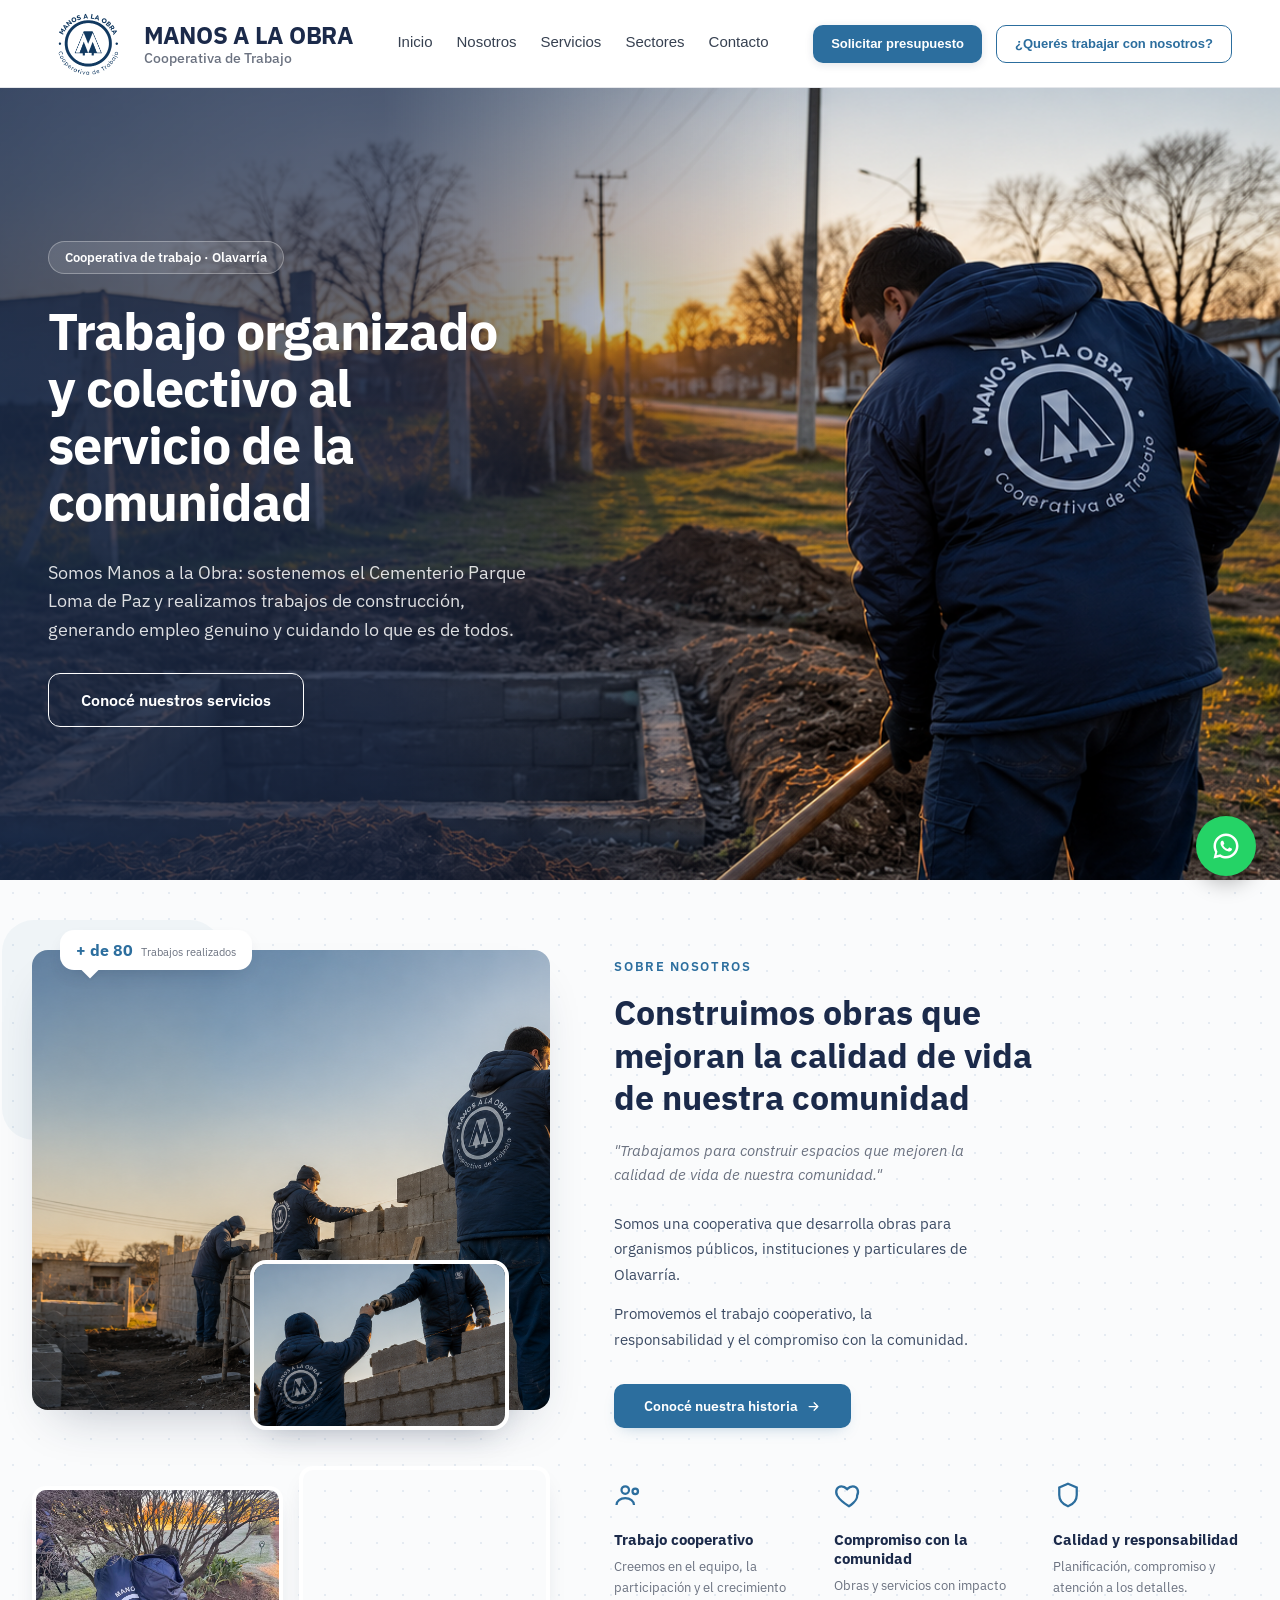
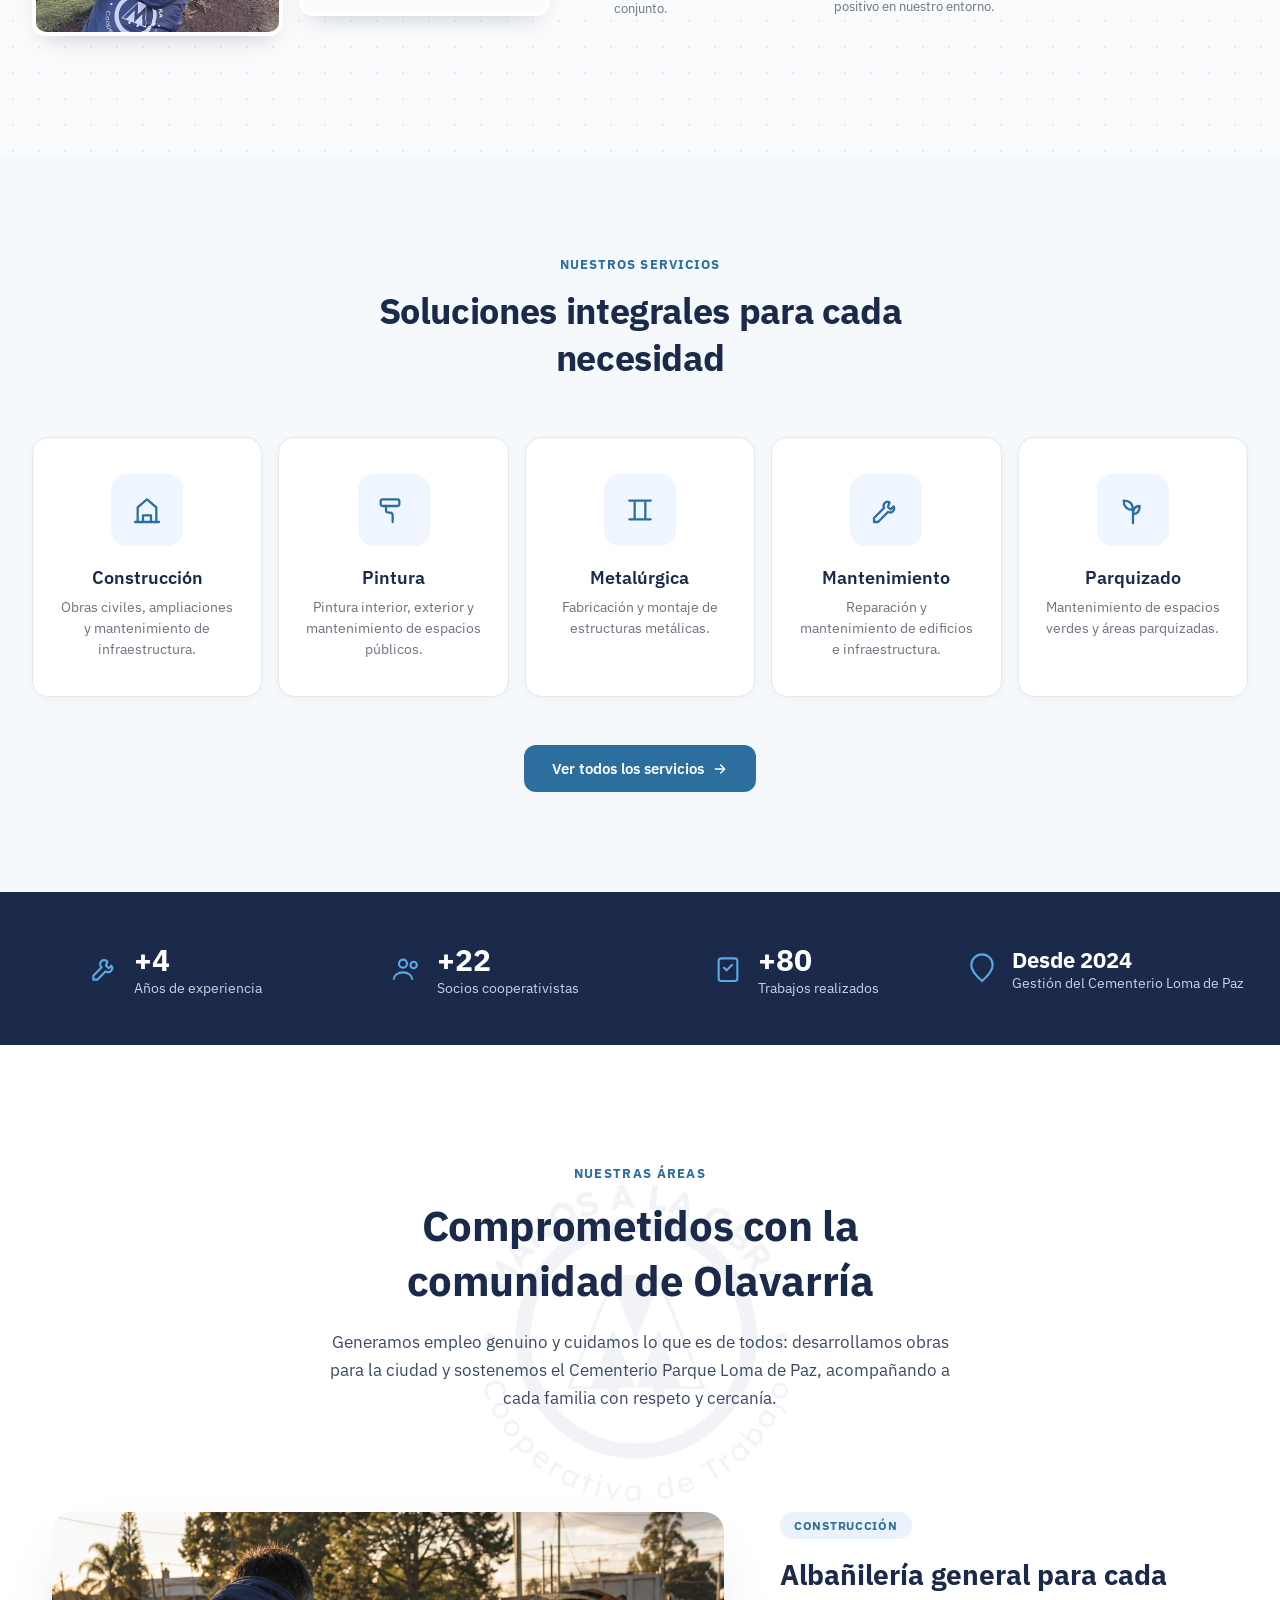
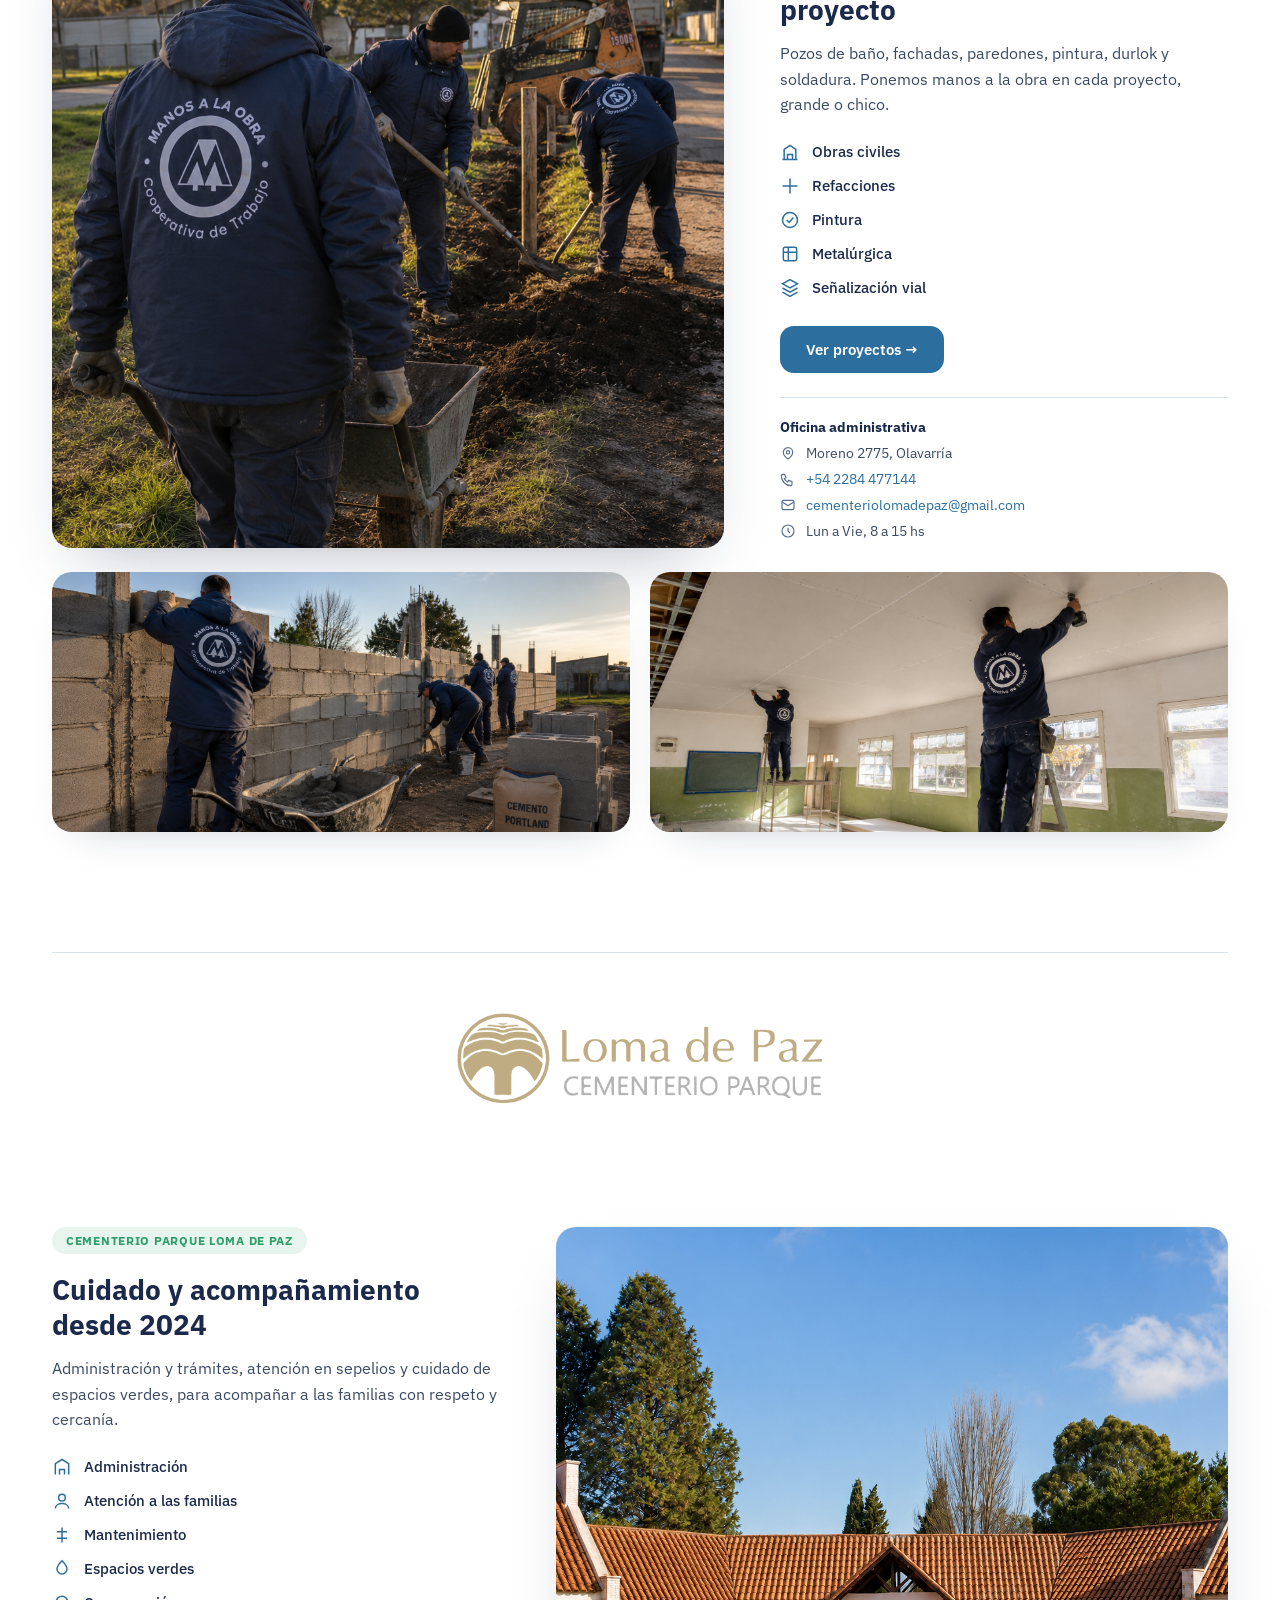
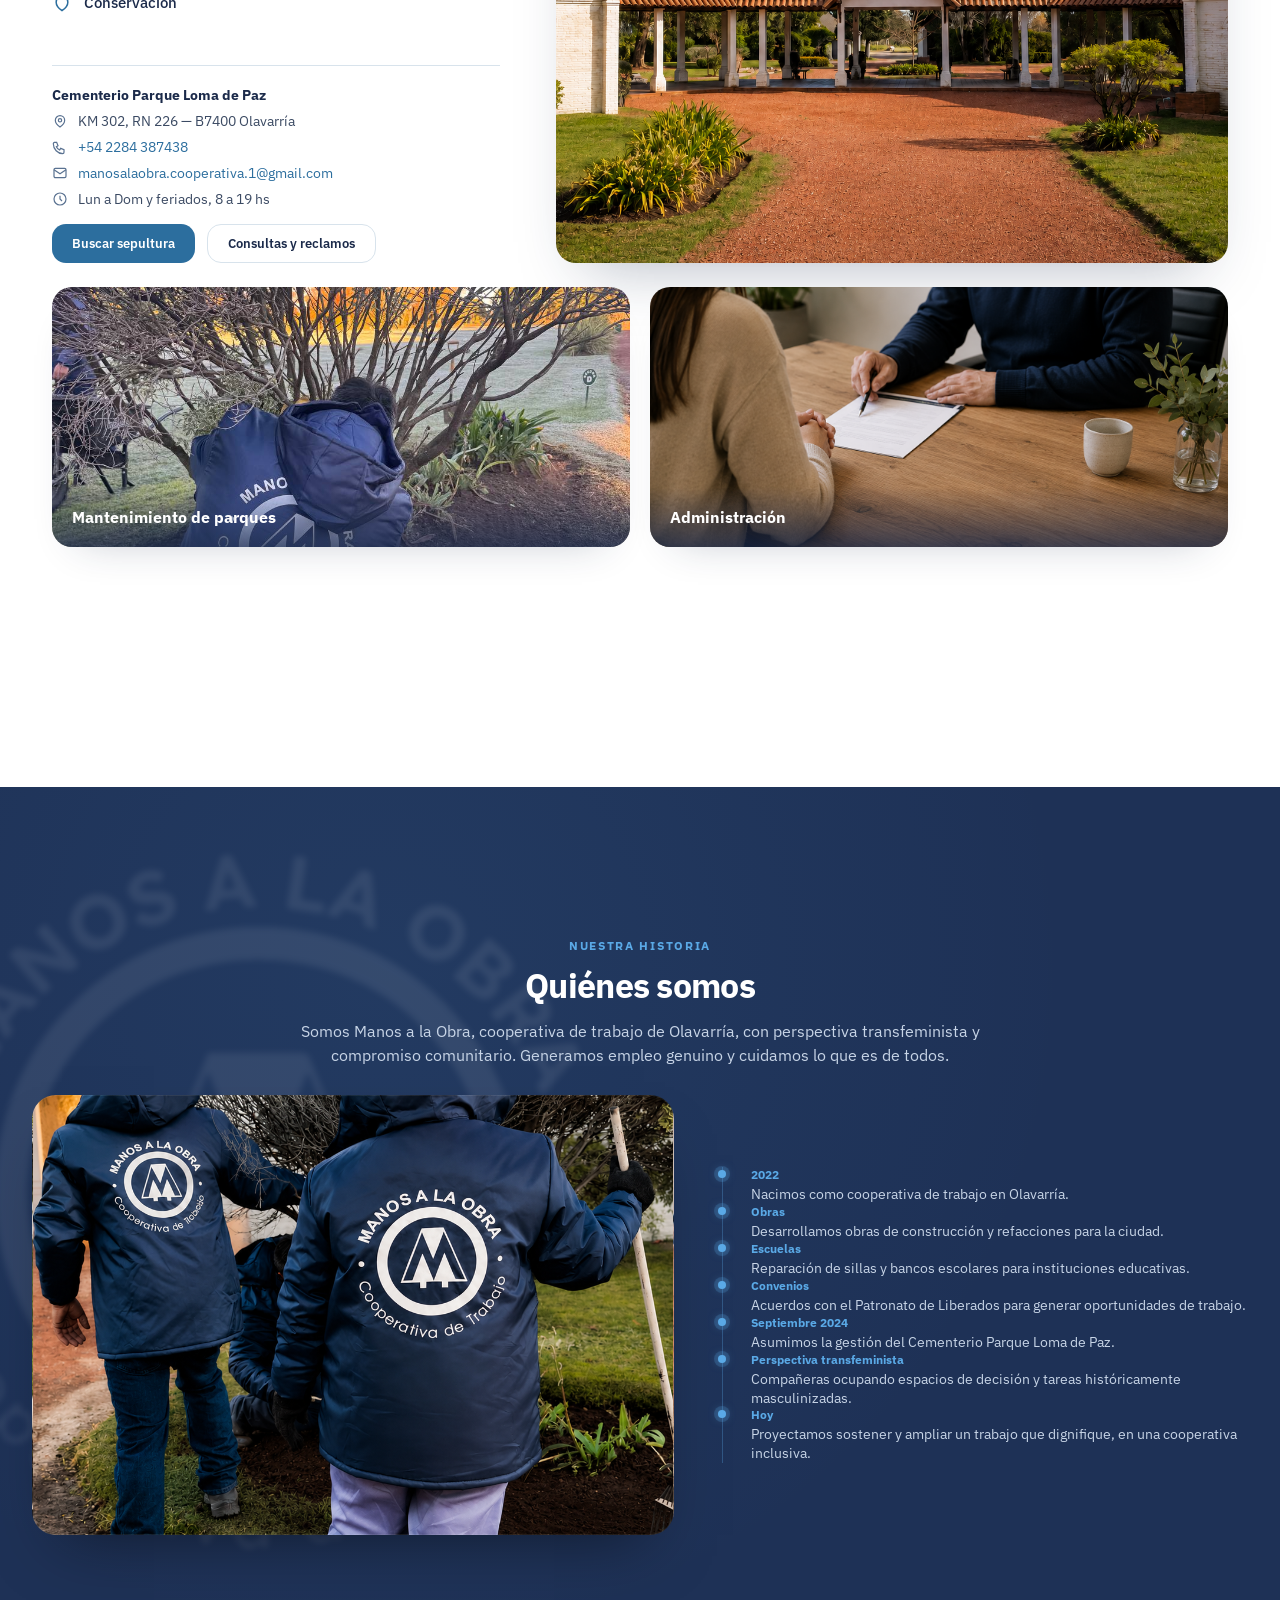
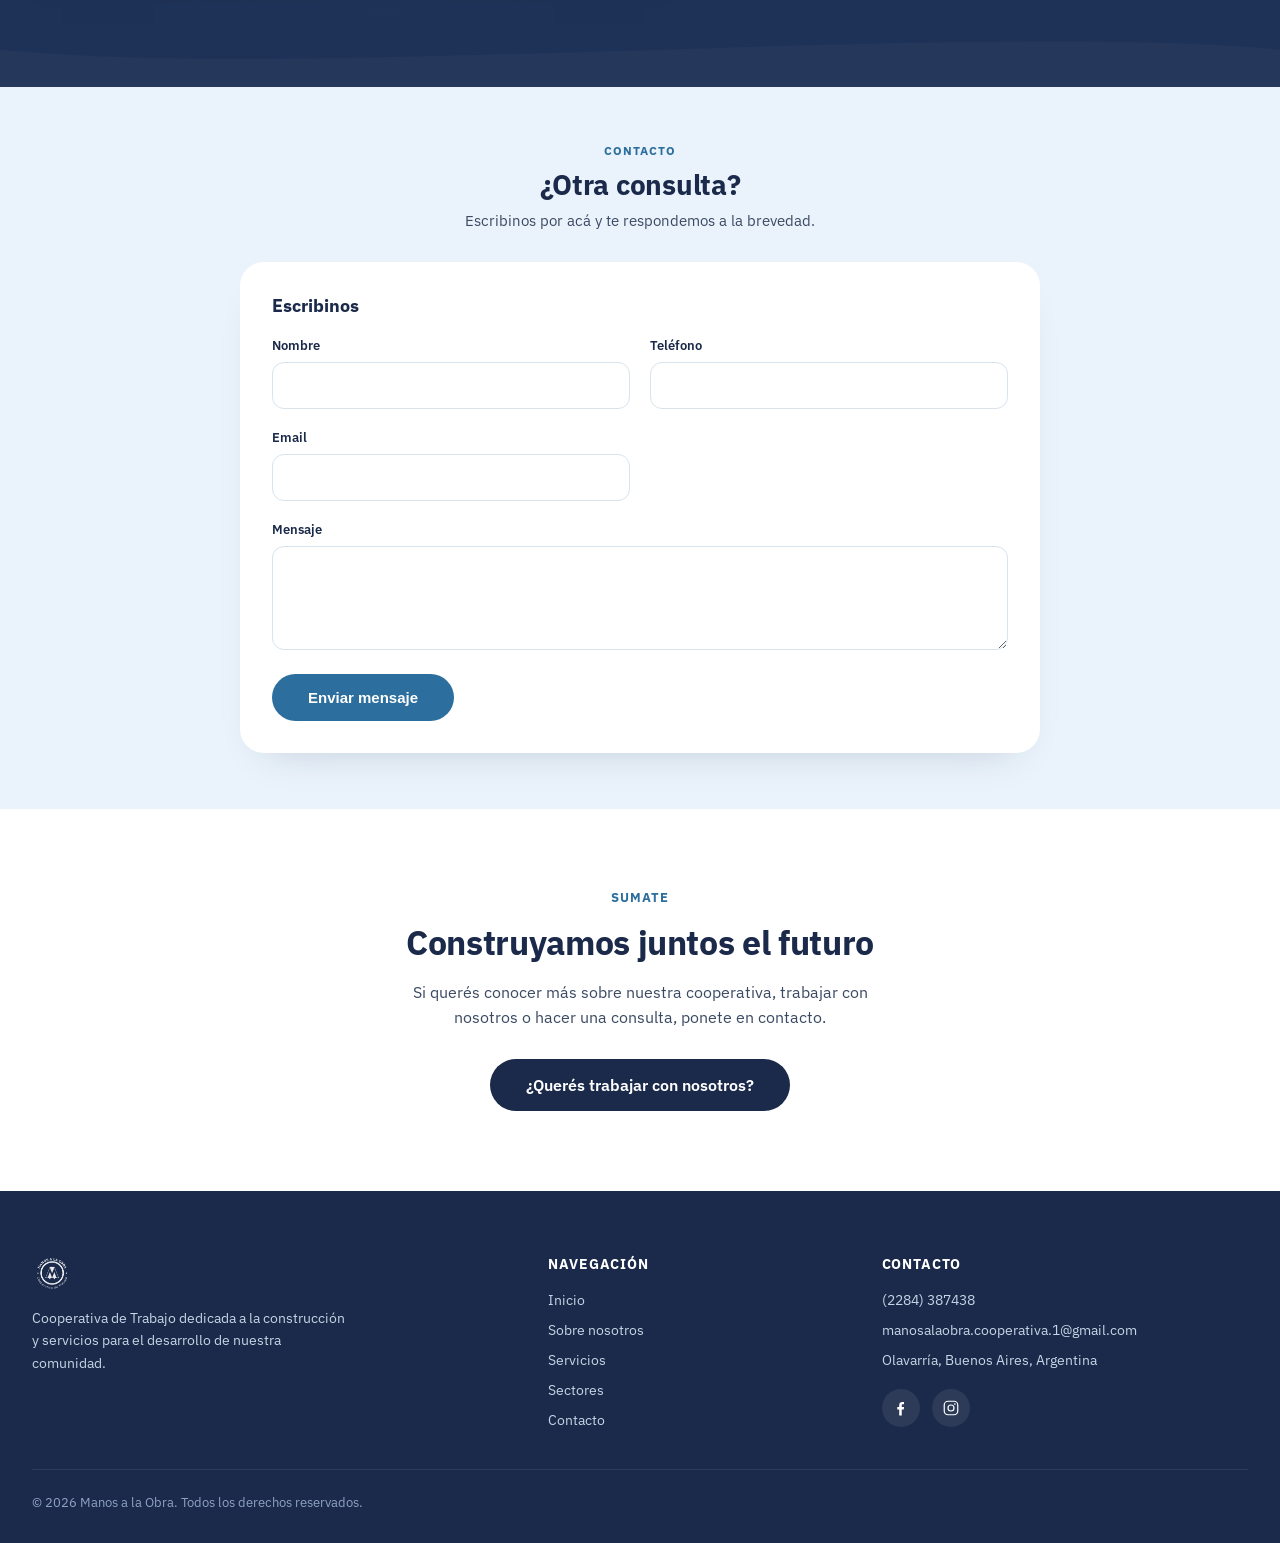
==== commit 103bc9f4: "celu" ====
--- a/index.html
+++ b/index.html
@@ -81,7 +81,7 @@
       <div class="reveal-fade" style="position:relative;padding-bottom:20px">
         <div style="position:absolute;top:-30px;left:-30px;width:220px;height:220px;background:#2C6E9E;opacity:0.05;border-radius:32px;z-index:0"></div>
         <div style="position:relative;z-index:1">
-          <img src="assets/sobre-principal.png" alt="Cuadrilla levantando una pared" style="width:100%;height:460px;object-fit:cover;border-radius:16px;box-shadow:0 24px 48px -24px rgba(27,42,74,0.3);display:block">
+          <img src="assets/sobre-principal.png" alt="Cuadrilla levantando una pared" loading="lazy" decoding="async" style="width:100%;height:460px;object-fit:cover;border-radius:16px;box-shadow:0 24px 48px -24px rgba(27,42,74,0.3);display:block">
 
           <div style="position:absolute;top:-20px;left:28px;background:#fff;border-radius:14px;padding:10px 16px;box-shadow:0 8px 20px -10px rgba(27,42,74,0.3);text-align:center;white-space:nowrap">
             <span style="font-size:16px;font-weight:700;color:#2C6E9E">+ de <span class="stat-number" data-target="80">0</span></span>
@@ -89,12 +89,12 @@
             <div style="position:absolute;bottom:-6px;left:24px;width:12px;height:12px;background:#fff;transform:rotate(45deg);box-shadow:2px 2px 4px -2px rgba(27,42,74,0.15)"></div>
           </div>
 
-          <img id="sobre-secundaria" src="assets/sobre-secundaria.png" alt="Un compañero ayudando a otro" style="width:50%;height:170px;object-fit:cover;object-position:center top;border-radius:16px;border:4px solid #fff;box-shadow:0 16px 32px -16px rgba(27,42,74,0.3);position:absolute;bottom:-20px;right:8%">
+          <img id="sobre-secundaria" src="assets/sobre-secundaria.png" alt="Un compañero ayudando a otro" loading="lazy" decoding="async" style="width:50%;height:170px;object-fit:cover;object-position:center top;border-radius:16px;border:4px solid #fff;box-shadow:0 16px 32px -16px rgba(27,42,74,0.3);position:absolute;bottom:-20px;right:8%">
         </div>
 
         <div style="display:flex;gap:16px;margin-top:56px;align-items:flex-start">
-          <img src="assets/Portada.jpg" alt="Obra en construcción" class="reveal-fade" style="flex:1;min-width:0;height:150px;object-fit:cover;border-radius:14px;border:4px solid #fff;box-shadow:0 12px 24px -12px rgba(27,42,74,0.25);margin-top:20px">
-          <img src="assets/photoy.jpg" alt="Compañeros trabajando" class="reveal-fade" style="flex:1;min-width:0;height:150px;object-fit:cover;object-position:center 30%;border-radius:14px;border:4px solid #fff;box-shadow:0 12px 24px -12px rgba(27,42,74,0.25)">
+          <img src="assets/Portada.jpg" alt="Obra en construcción" class="reveal-fade" loading="lazy" decoding="async" style="flex:1;min-width:0;height:150px;object-fit:cover;border-radius:14px;border:4px solid #fff;box-shadow:0 12px 24px -12px rgba(27,42,74,0.25);margin-top:20px">
+          <img src="assets/photoy.jpg" alt="Compañeros trabajando" class="reveal-fade" loading="lazy" decoding="async" style="flex:1;min-width:0;height:150px;object-fit:cover;object-position:center 30%;border-radius:14px;border:4px solid #fff;box-shadow:0 12px 24px -12px rgba(27,42,74,0.25)">
         </div>
       </div>
 
@@ -137,7 +137,7 @@
         <div style="font-size:13px;font-weight:700;letter-spacing:0.08em;text-transform:uppercase;color:#2C6E9E;margin-bottom:14px">Nuestros servicios</div>
         <h2 style="font-size:36px;font-weight:700;letter-spacing:-0.01em;margin:0;color:#1B2A4A">Soluciones integrales para cada necesidad</h2>
       </div>
-      <div style="display:grid;grid-template-columns:repeat(5,1fr);gap:16px">
+      <div id="servicios-grid" style="display:grid;grid-template-columns:repeat(5,1fr);gap:16px">
         <div class="service-card reveal-card">
           <div class="service-icon-wrap">
             <svg width="32" height="32" viewBox="0 0 24 24" fill="none" class="service-icon"><path d="M3 21h18M5 21V10l7-6 7 6v11M9 21v-5h6v5" stroke-width="1.7" stroke-linecap="round" stroke-linejoin="round"/></svg>
@@ -220,7 +220,7 @@
 
   <section id="sectores" style="padding:120px 32px;max-width:1240px;margin:0 auto">
   <div class="area-header">
-    <img src="assets/logo-coop.png" alt="" class="area-header-watermark">
+    <img src="assets/logo-coop.png" alt="" class="area-header-watermark" loading="lazy" decoding="async">
     <div style="text-align:center;max-width:620px;margin:0 auto 100px;position:relative">
       <div style="font-size:13px;font-weight:700;letter-spacing:0.1em;text-transform:uppercase;color:#2C6E9E;margin-bottom:16px">Nuestras Áreas</div>
       <h2 style="font-size:42px;font-weight:700;letter-spacing:-0.01em;margin:0 0 20px;color:#1B2A4A">Comprometidos con la comunidad de Olavarría</h2>
@@ -261,7 +261,7 @@
 
   <!-- FRANJA INSTITUCIONAL -->
   <div class="area-divider">
-    <img src="assets/logoloma.png" alt="">
+    <img src="assets/logoloma.png" alt="" loading="lazy" decoding="async">
   </div>
 
   <!-- CEMENTERIO -->
@@ -303,7 +303,7 @@
 
  <!-- HISTORIA -->
   <section id="historia" class="historia-section">
-    <img src="assets/logo-coop.png" alt="" class="historia-watermark">
+    <img src="assets/logo-coop.png" alt="" class="historia-watermark" loading="lazy" decoding="async">
     <div class="historia-waves">
       <svg viewBox="0 0 1440 120" preserveAspectRatio="none"><path d="M0,64 C360,110 1080,20 1440,64 L1440,120 L0,120 Z" fill="rgba(255,255,255,0.03)"/></svg>
     </div>
@@ -422,10 +422,10 @@
 
   <!-- FOOTER -->
   <footer style="background:#1B2A4A;padding:64px 32px 32px">
-    <div style="max-width:1240px;margin:0 auto;display:grid;grid-template-columns:minmax(0,1.3fr) minmax(0,0.8fr) minmax(0,1fr);gap:40px;margin-bottom:40px"><div id="nosotros-grid" style="max-width:1280px;margin:0 auto;display:grid;grid-template-columns:minmax(0,0.45fr) minmax(0,0.55fr);gap:64px;align-items:start"></div>
+    <div id="footer-grid" style="max-width:1240px;margin:0 auto;display:grid;grid-template-columns:minmax(0,1.3fr) minmax(0,0.8fr) minmax(0,1fr);gap:40px;margin-bottom:40px">
       <div>
         <div style="display:flex;align-items:center;gap:12px;margin-bottom:16px">
-          <img src="assets/logo-coop.png" alt="Manos a la Obra" style="height:36px;width:auto;object-fit:contain;filter:brightness(0) invert(1);opacity:0.9">
+          <img src="assets/logo-coop.png" alt="Manos a la Obra" loading="lazy" decoding="async" style="height:36px;width:auto;object-fit:contain;filter:brightness(0) invert(1);opacity:0.9">
         </div>
         <p style="color:#C7D4E6;font-size:14px;line-height:1.6;margin:0;max-width:320px">Cooperativa de Trabajo dedicada a la construcción y servicios para el desarrollo de nuestra comunidad.</p>
       </div>
--- a/styles.css
+++ b/styles.css
@@ -31,6 +31,8 @@
 #mobileMenu.open { display: flex !important; }
 
 @media (max-width: 860px) {
+  #servicios-grid { grid-template-columns: repeat(2,1fr) !important; }
+  #footer-grid { grid-template-columns: 1fr !important; }
   #nosotros-grid { grid-template-columns: 1fr !important; gap: 32px !important; }
   #sobre-secundaria { position: static !important; width: 100% !important; height: 200px !important; margin-top: 12px !important; }
   #nav-links, #nav-cta { display: none !important; }
@@ -224,7 +226,7 @@
 .area-sec-overlay strong { font-size:16px; }
 .area-sec-overlay span { font-size:13px; opacity:0.85; }
 .area-divider { text-align:center; margin:0 0 100px; padding-top:60px; border-top:1px solid #D8E3EC; }
-.area-divider img { height:90px; opacity:1; margin-bottom:20px; }
+.area-divider img { height:90px; max-width:90%; opacity:1; margin-bottom:20px; }
 .area-divider p { font-size:16px; font-weight:600; color:#5A7291; margin:0; }
 
 @media (max-width:860px) {
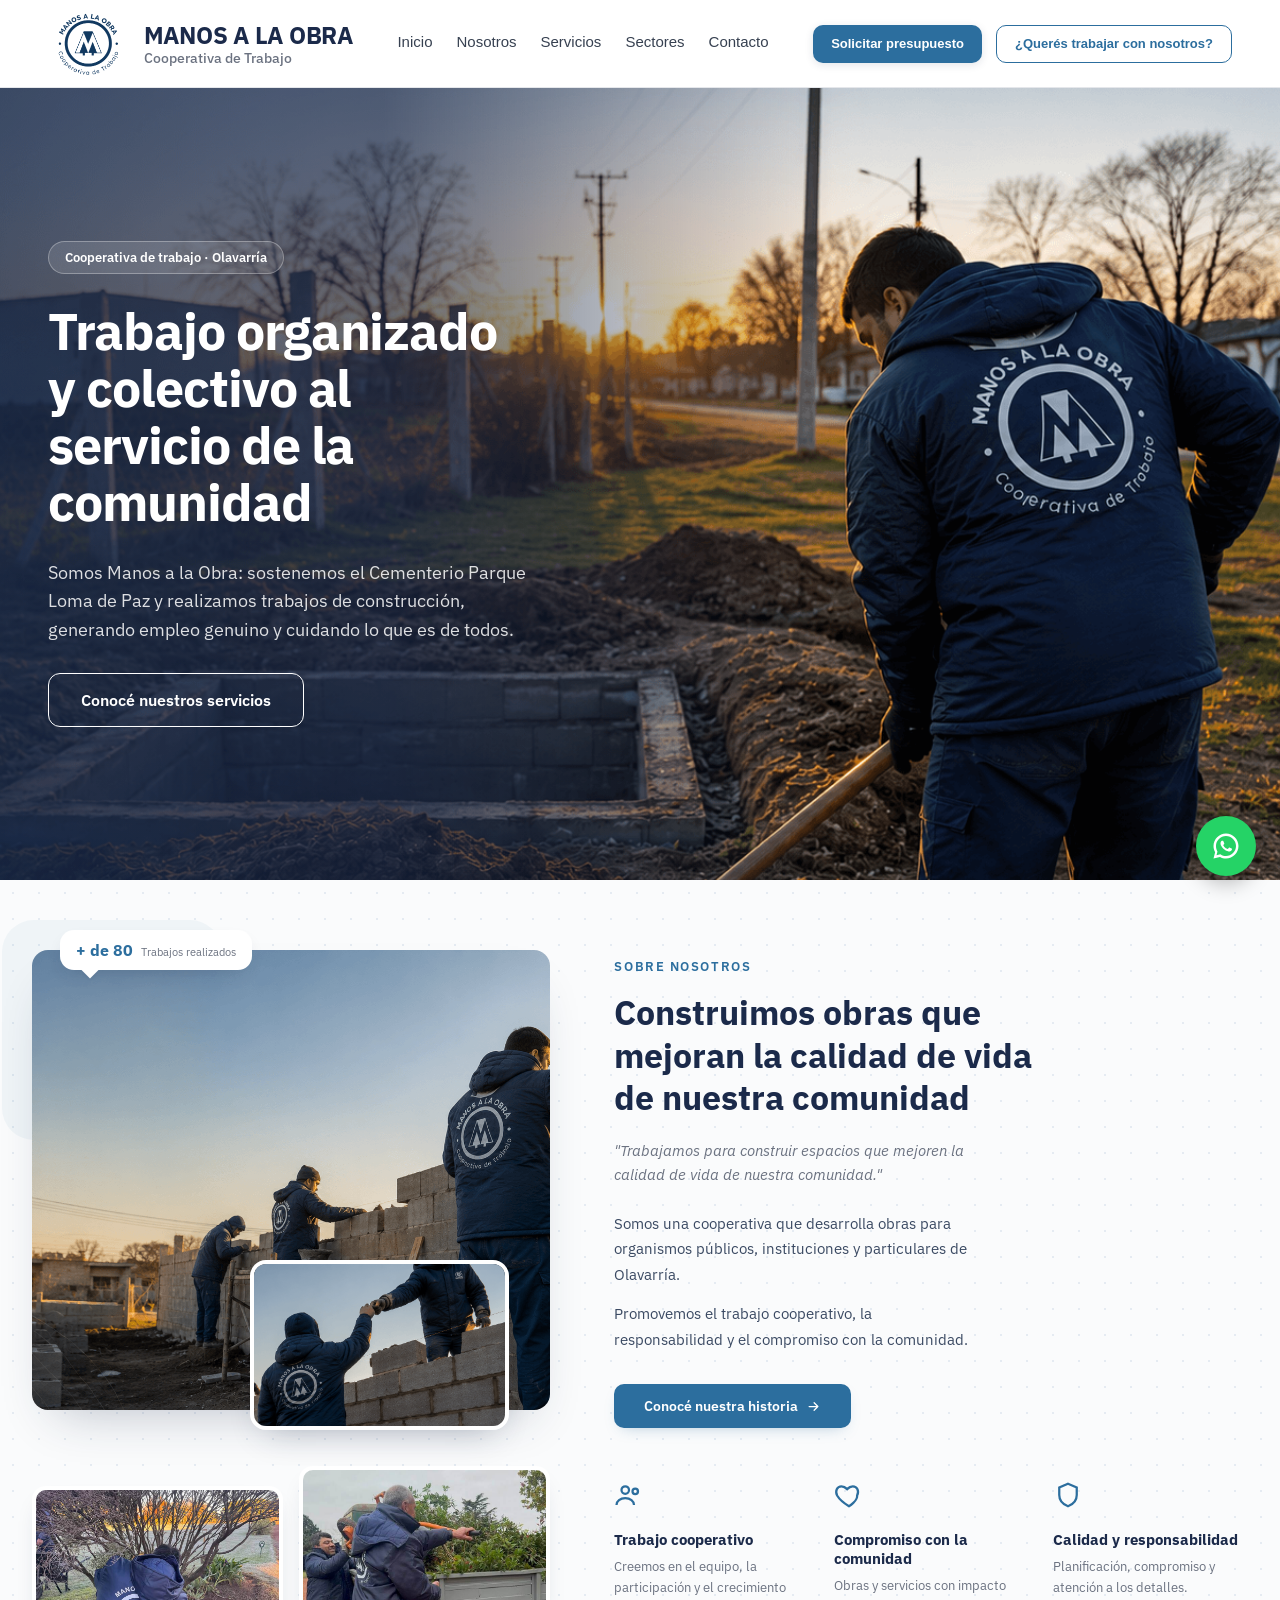
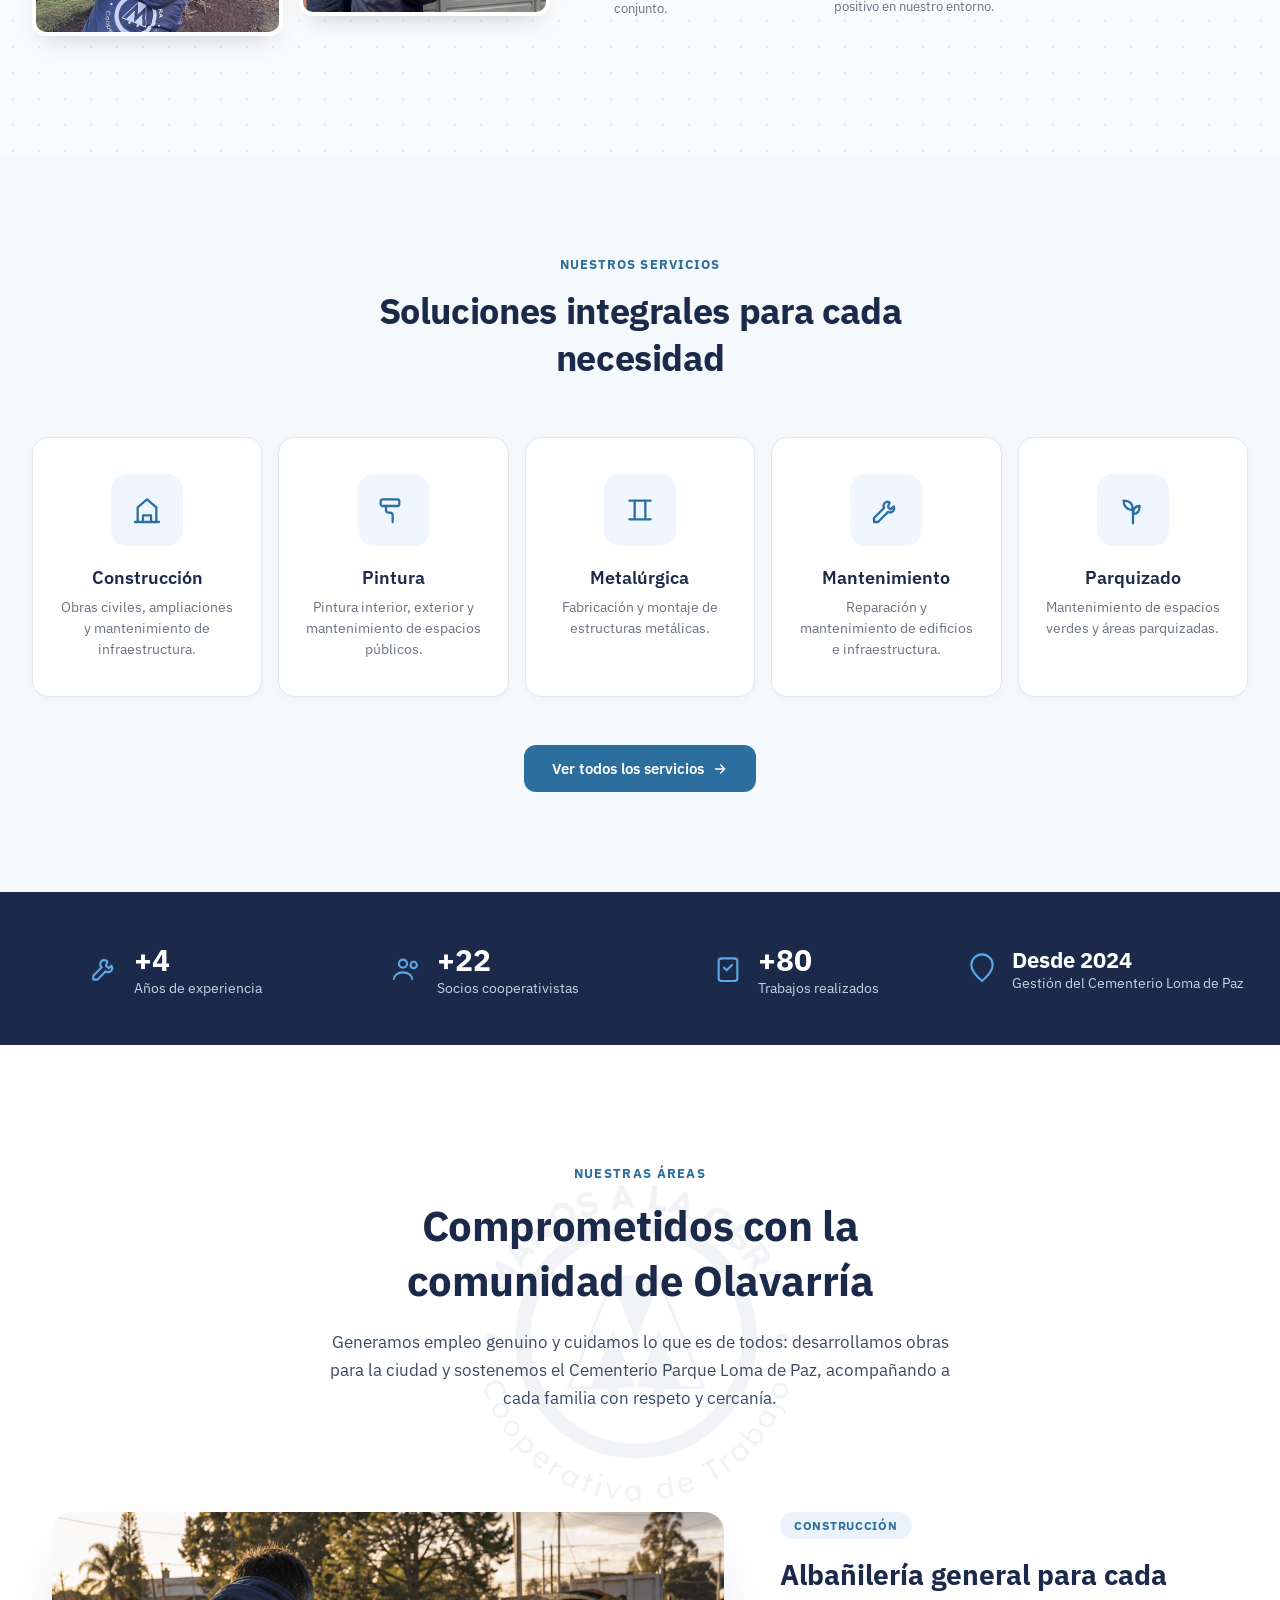
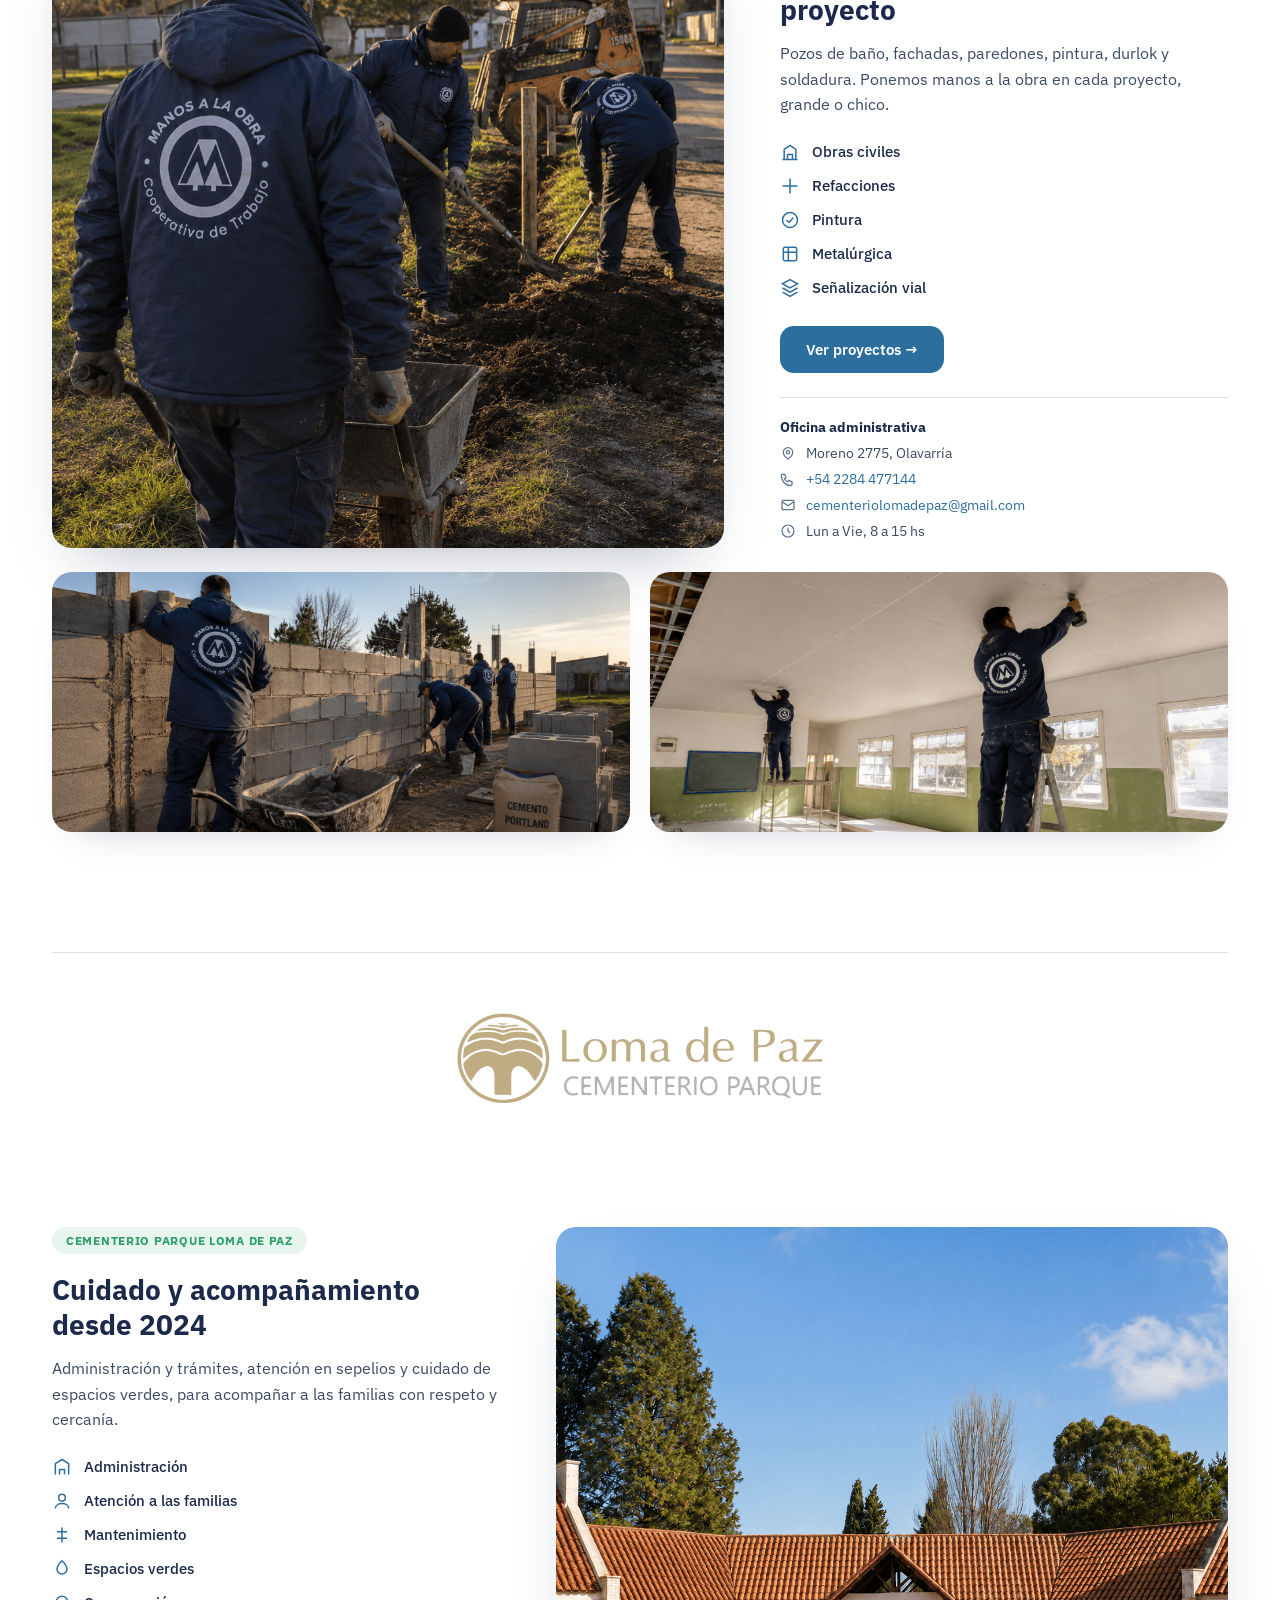
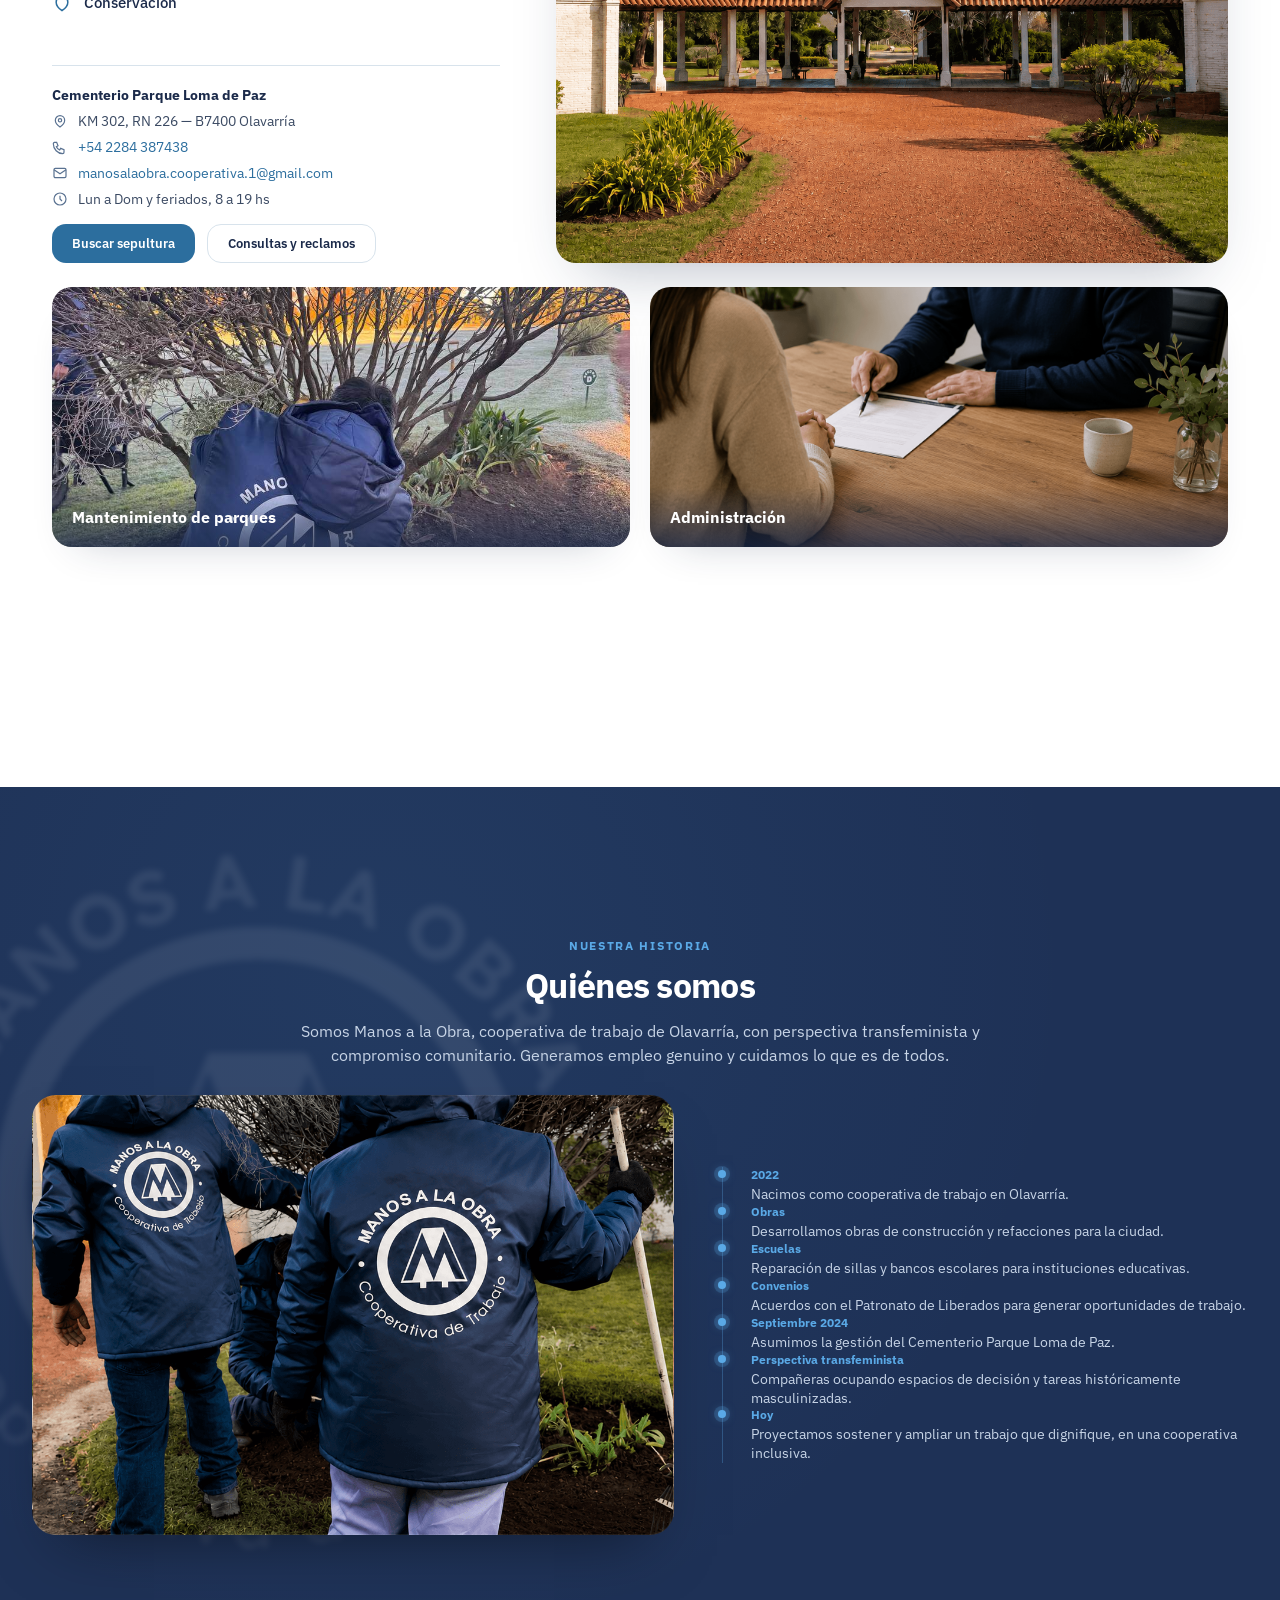
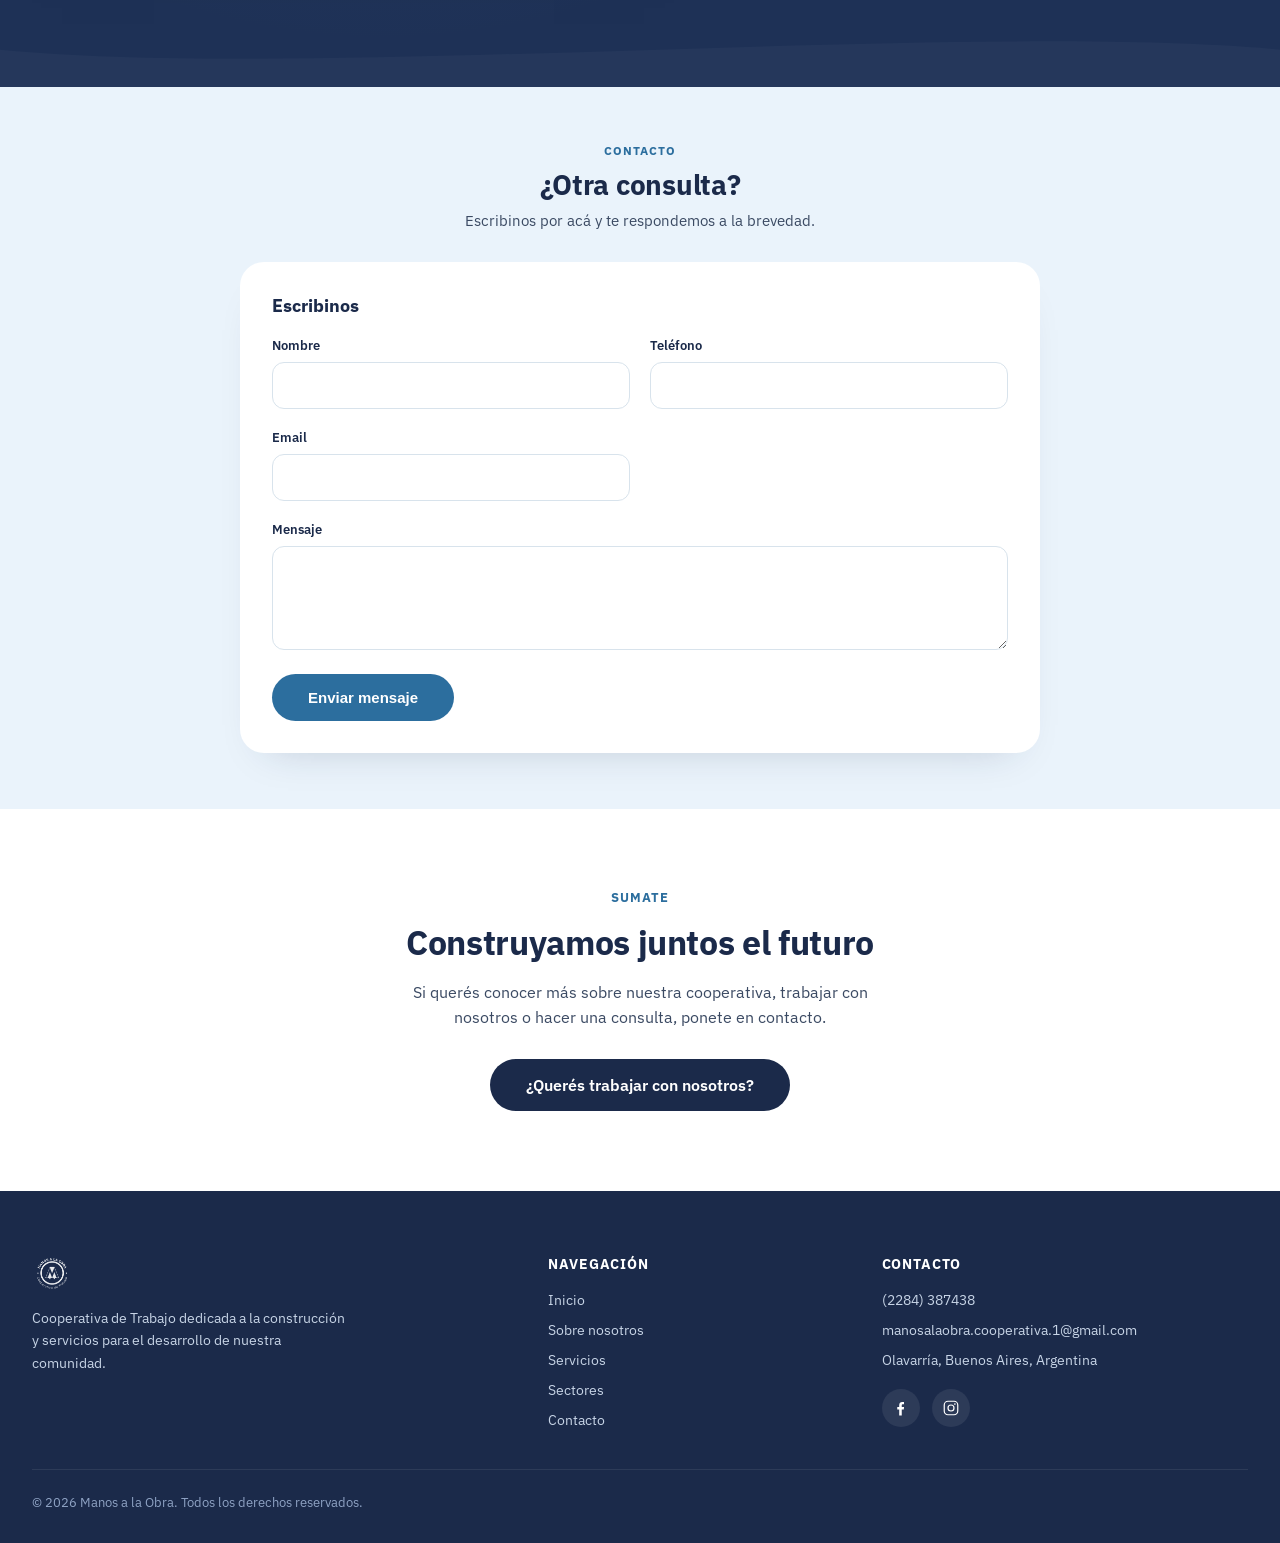
==== commit 98d1437e: "new captcha" ====
--- a/index.html
+++ b/index.html
@@ -9,6 +9,7 @@
 <link rel="preconnect" href="https://fonts.gstatic.com" crossorigin>
 <link href="https://fonts.googleapis.com/css2?family=IBM+Plex+Sans:ital,wght@0,400;0,500;0,600;0,700;1,400&display=swap" rel="stylesheet">
 <link rel="stylesheet" href="styles.css">
+<script src="https://www.google.com/recaptcha/api.js?render=6LcIP3UtAAAAAIR-_p2AGsoyfBFSQZ3qu7d6DEMo"></script>
 </head>
 <body>
 <div style="background:#FFFFFF;color:#1B2A4A;overflow-x:hidden">
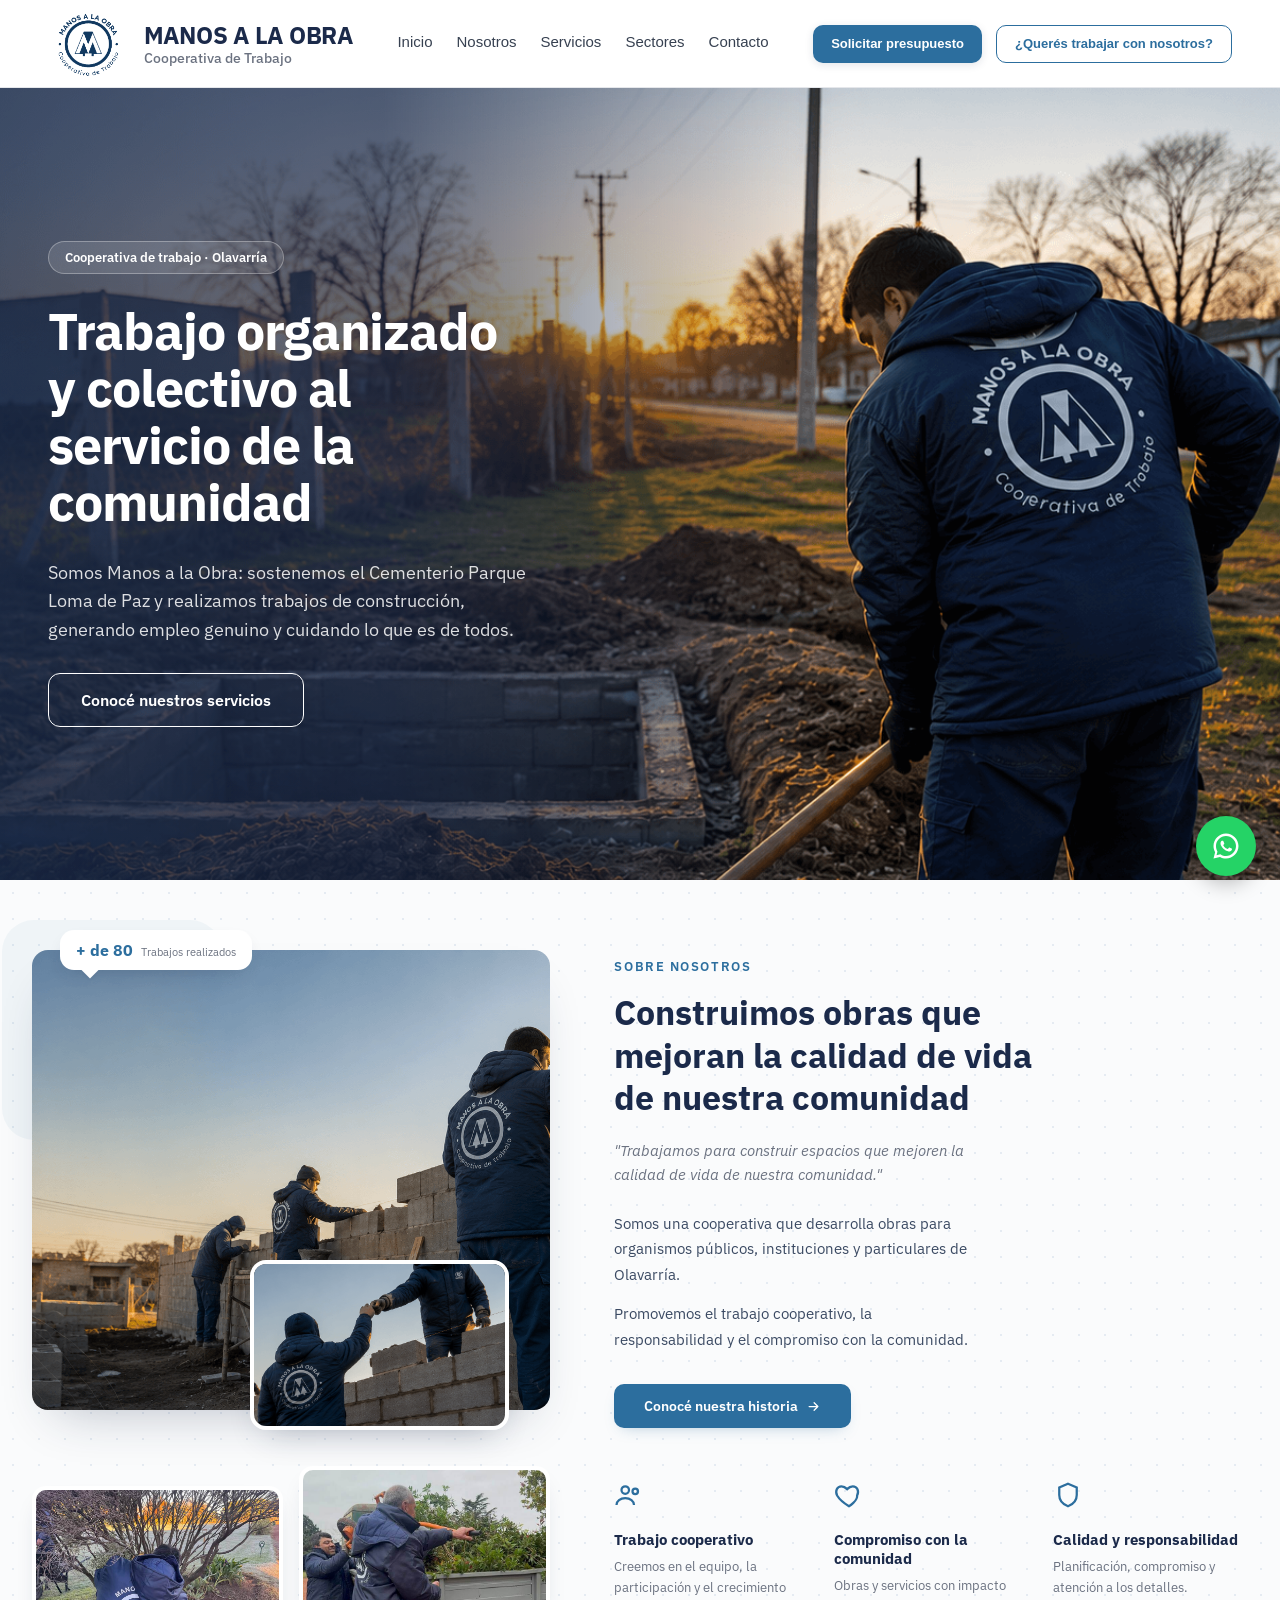
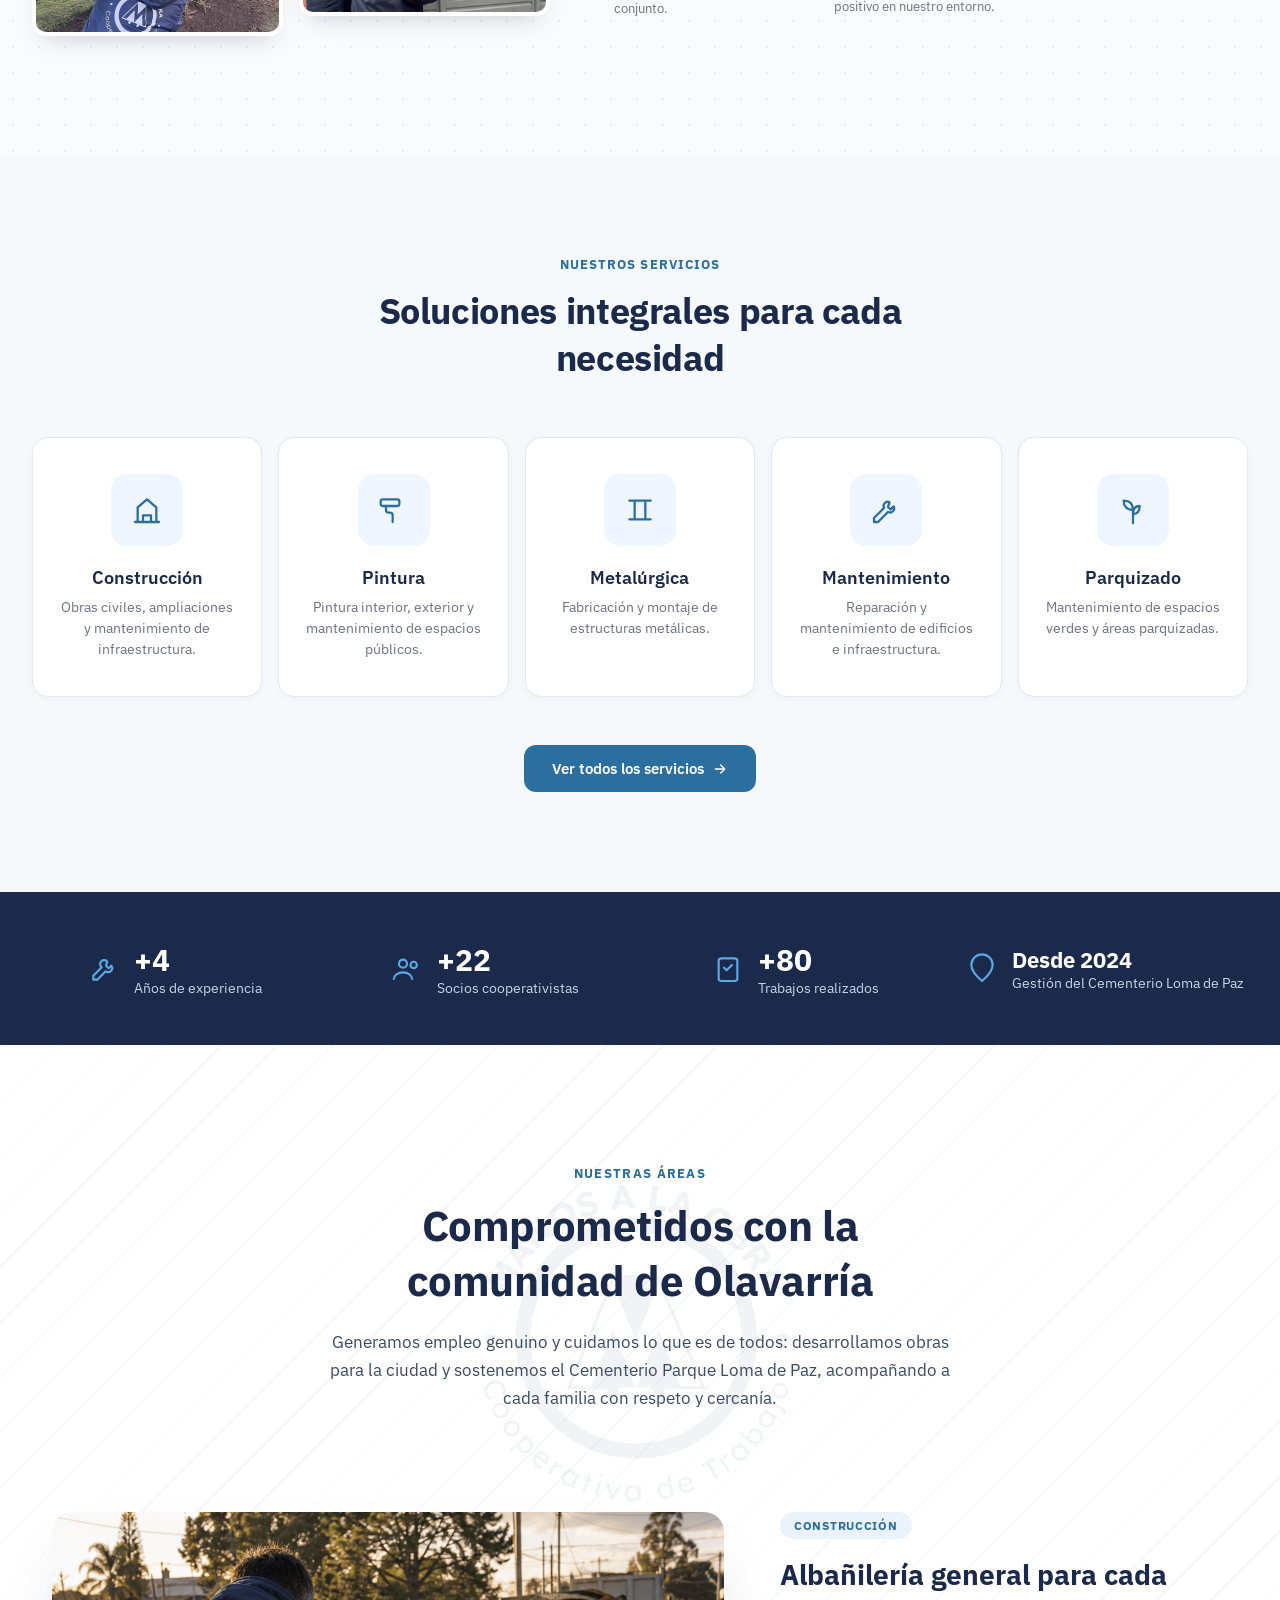
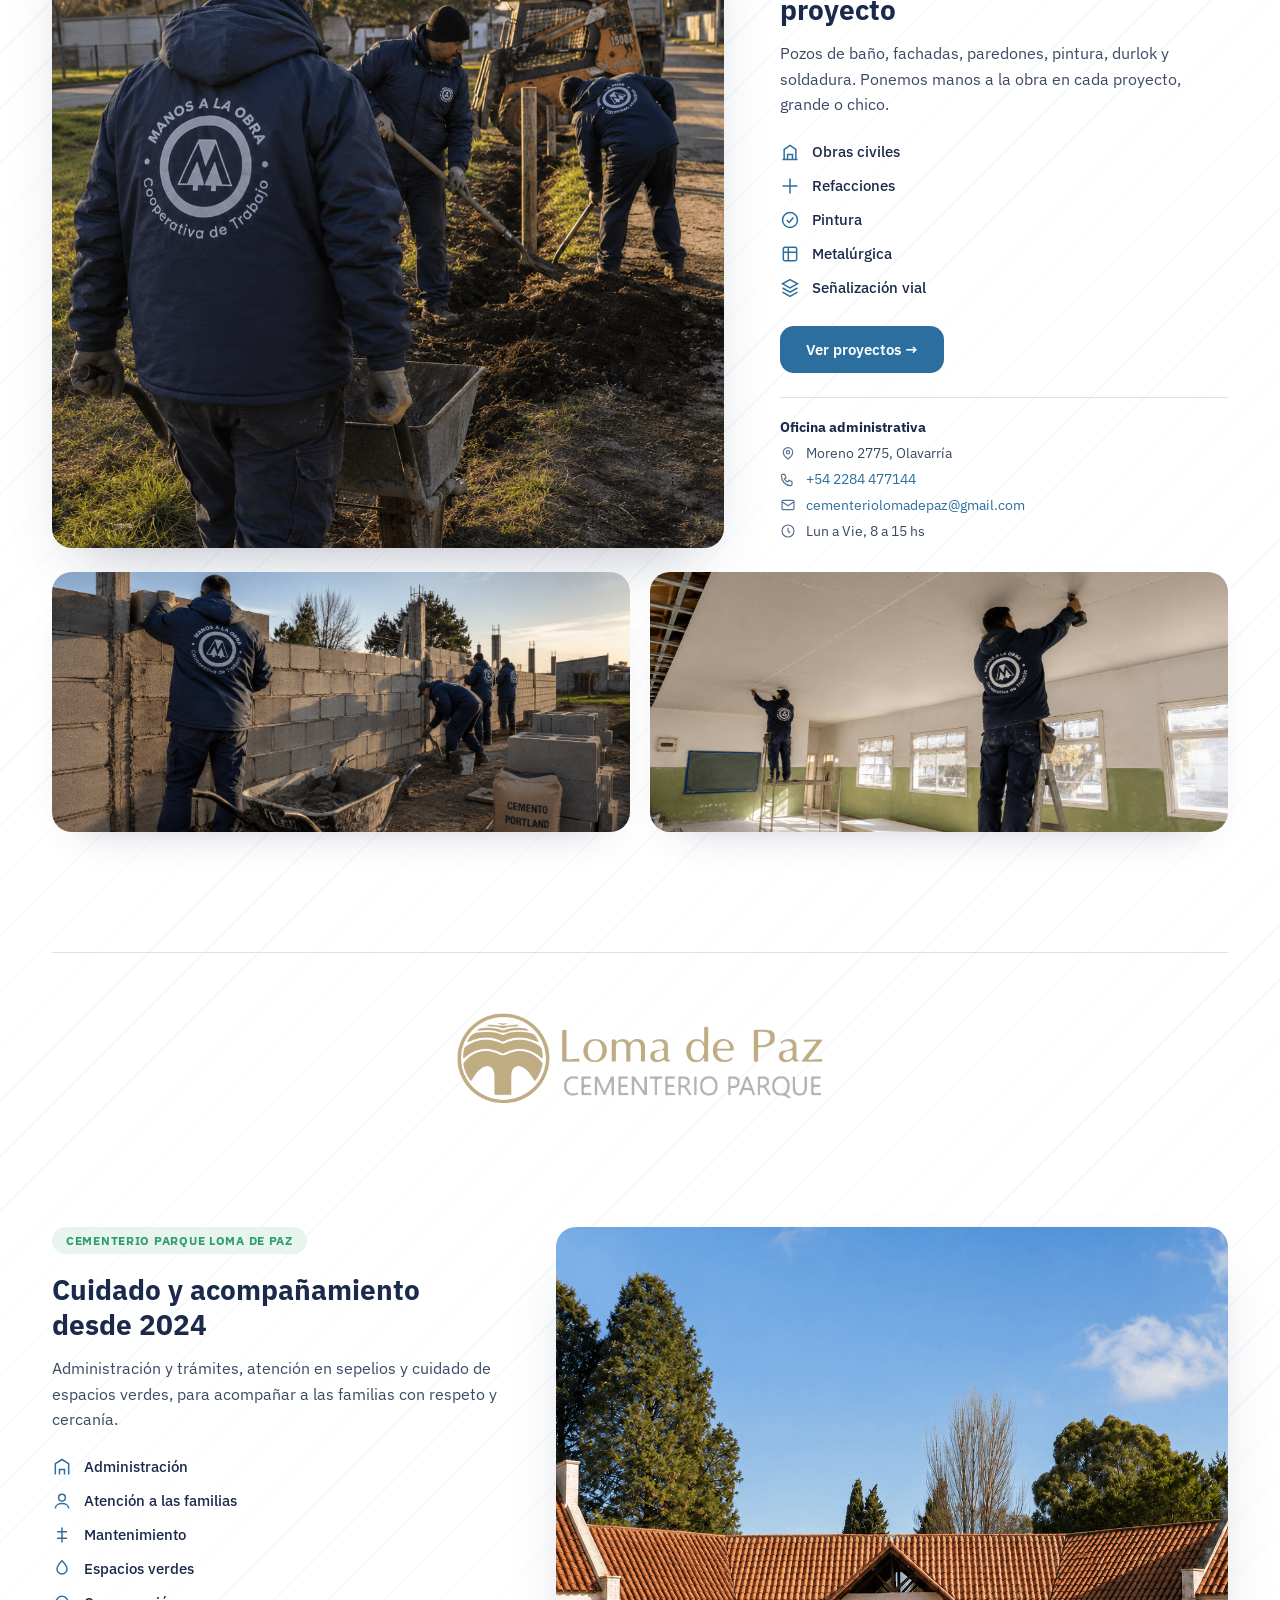
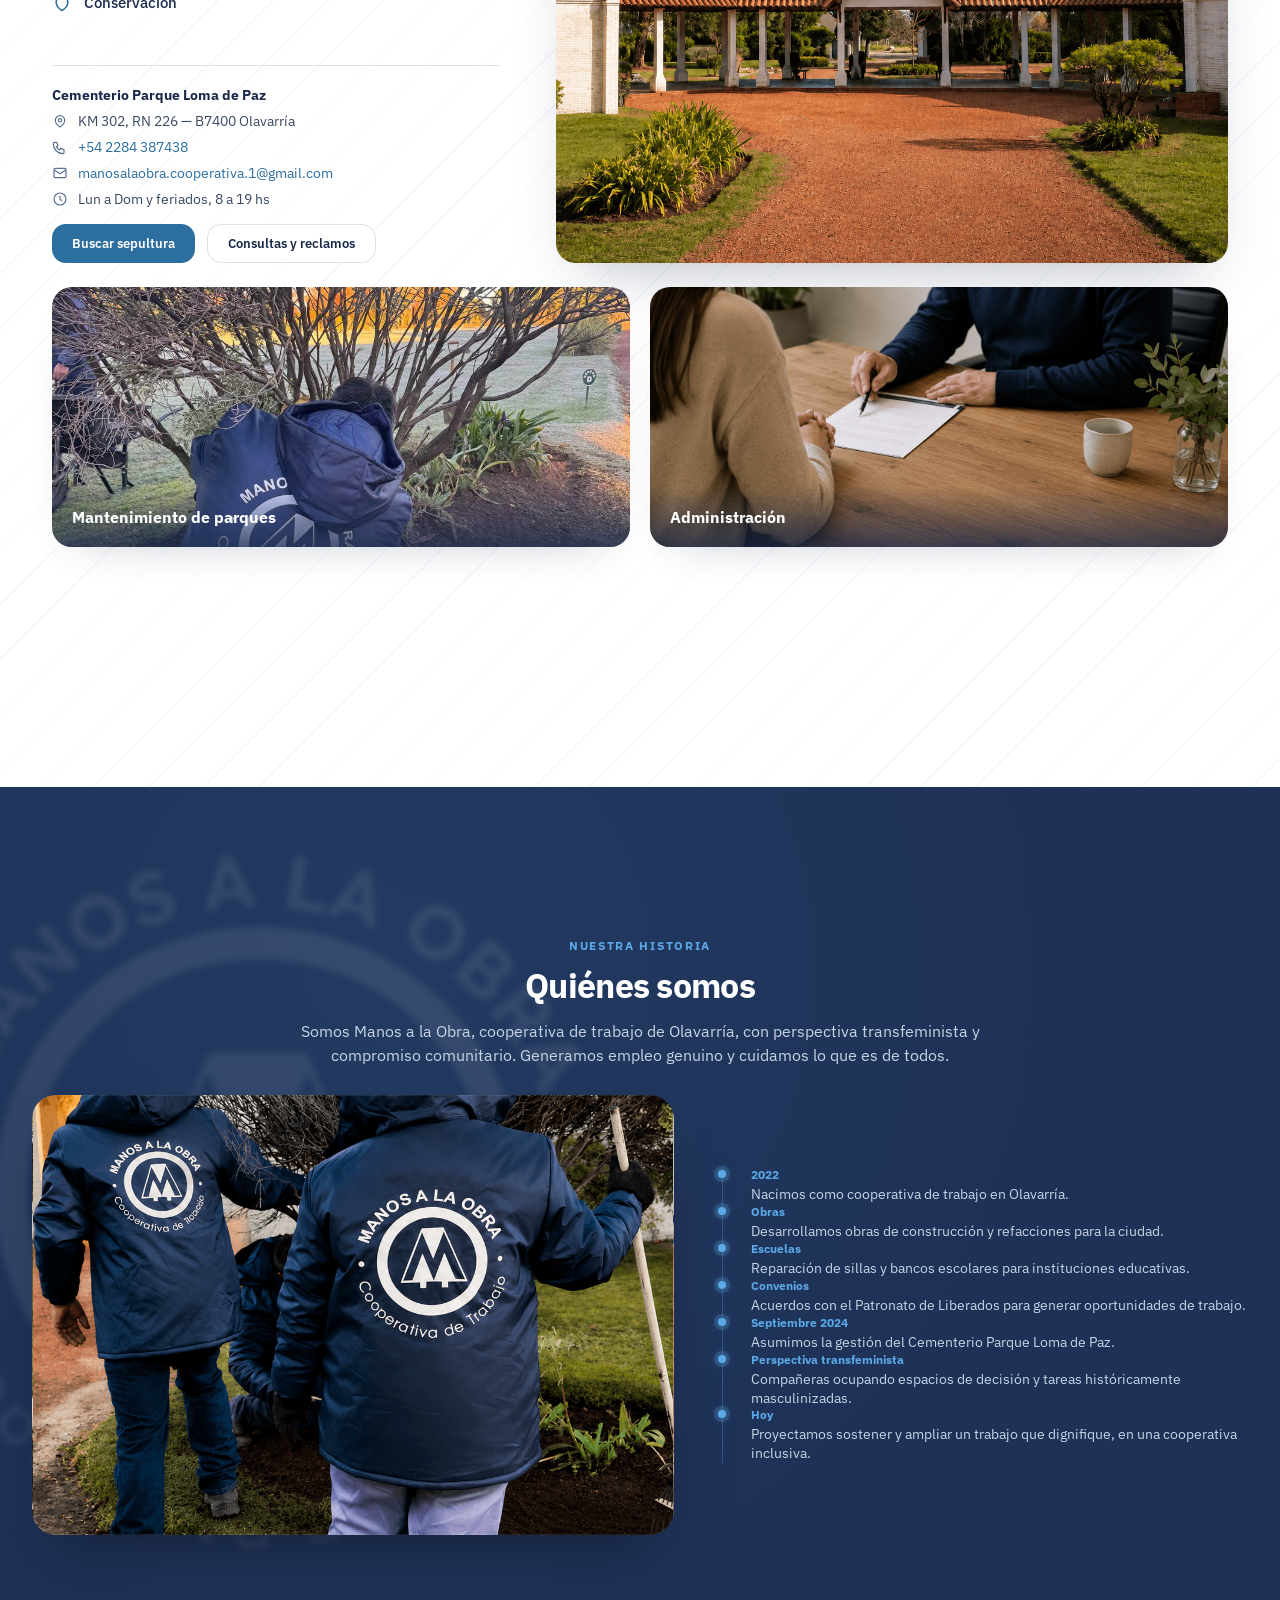
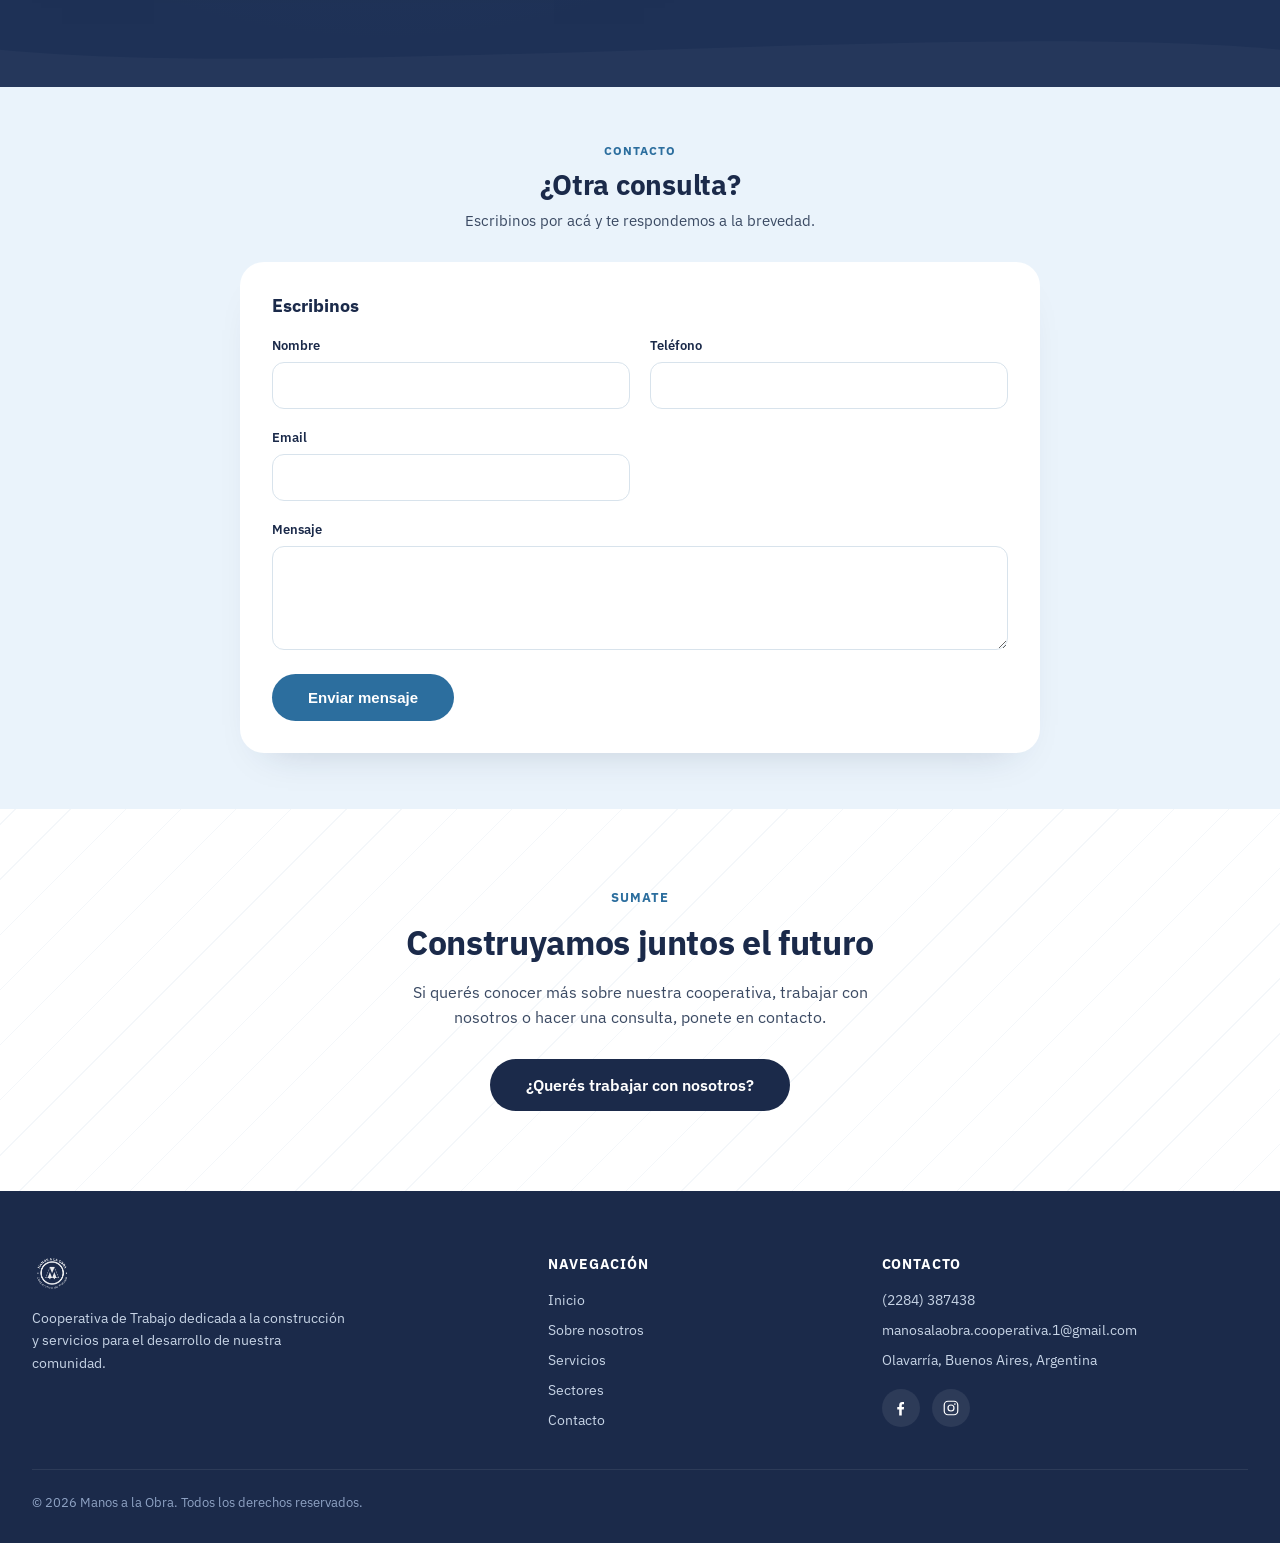
==== commit a6d62c35: "logo" ====
--- a/index.html
+++ b/index.html
@@ -12,13 +12,13 @@
 <script src="https://www.google.com/recaptcha/api.js?render=6LcIP3UtAAAAAIR-_p2AGsoyfBFSQZ3qu7d6DEMo"></script>
 </head>
 <body>
-<div style="background:#FFFFFF;color:#1B2A4A;overflow-x:hidden">
+<div class="page-texture" style="color:#1B2A4A;overflow-x:hidden">
 
  <!-- NAV -->
   <header class="site-header" style="position:sticky;top:0;z-index:100">
     <div style="max-width:1280px;margin:0 auto;padding:0 48px;width:100%;display:flex;align-items:center;justify-content:space-between;gap:24px">
       <a href="#inicio" style="display:flex;align-items:center;gap:14px;flex-shrink:0">
-        <img src="assets/logo-coop.png" alt="Manos a la Obra" style="height:72px;width:auto;object-fit:contain">
+        <img src="assets/logo-coop.png" alt="Manos a la Obra" class="logo-anim" style="height:72px;width:auto;object-fit:contain">
         <div style="display:flex;flex-direction:column;line-height:1.25">
           <span style="font-size:24px;font-weight:700;color:#1B2A4A;letter-spacing:-0.01em">MANOS A LA OBRA</span>
           <span style="font-size:14px;font-weight:500;color:#6B7280">Cooperativa de Trabajo</span>
--- a/styles.css
+++ b/styles.css
@@ -58,6 +58,20 @@
   align-items: center;
   background: #fff;
   border-bottom: 1px solid #E5E7EB;
+}
+.logo-anim {
+  animation: logoEntrance 0.7s ease both;
+  transition: transform 200ms ease;
+}
+.logo-anim:hover {
+  transform: scale(1.06);
+}
+@keyframes logoEntrance {
+  from { opacity: 0; transform: translateY(16px) rotate(0deg); }
+  to { opacity: 1; transform: translateY(0) rotate(360deg); }
+}
+.page-texture {
+  background: repeating-linear-gradient(135deg, #FFFFFF 0px, #FFFFFF 38px, #F4F7FA 38px, #F4F7FA 39px);
 }
 .nav-link {
   font-family: 'Inter', sans-serif;
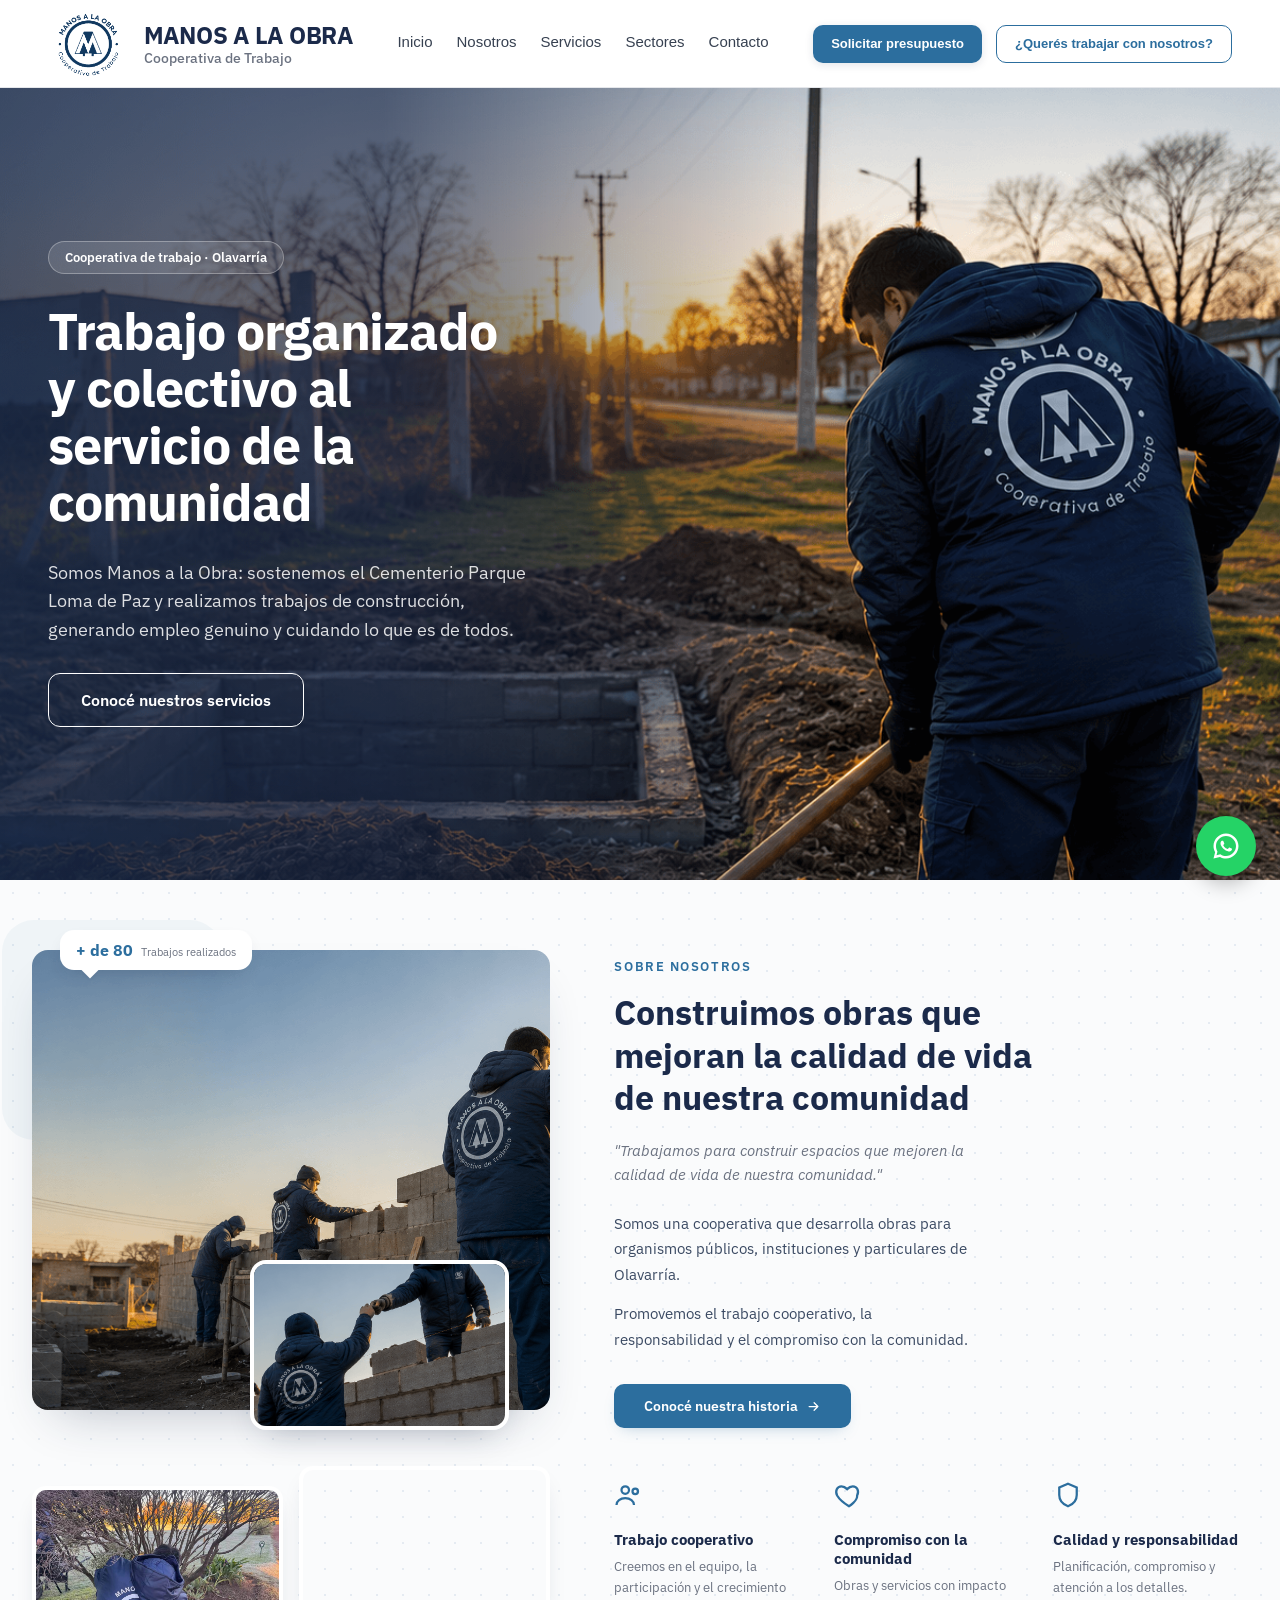
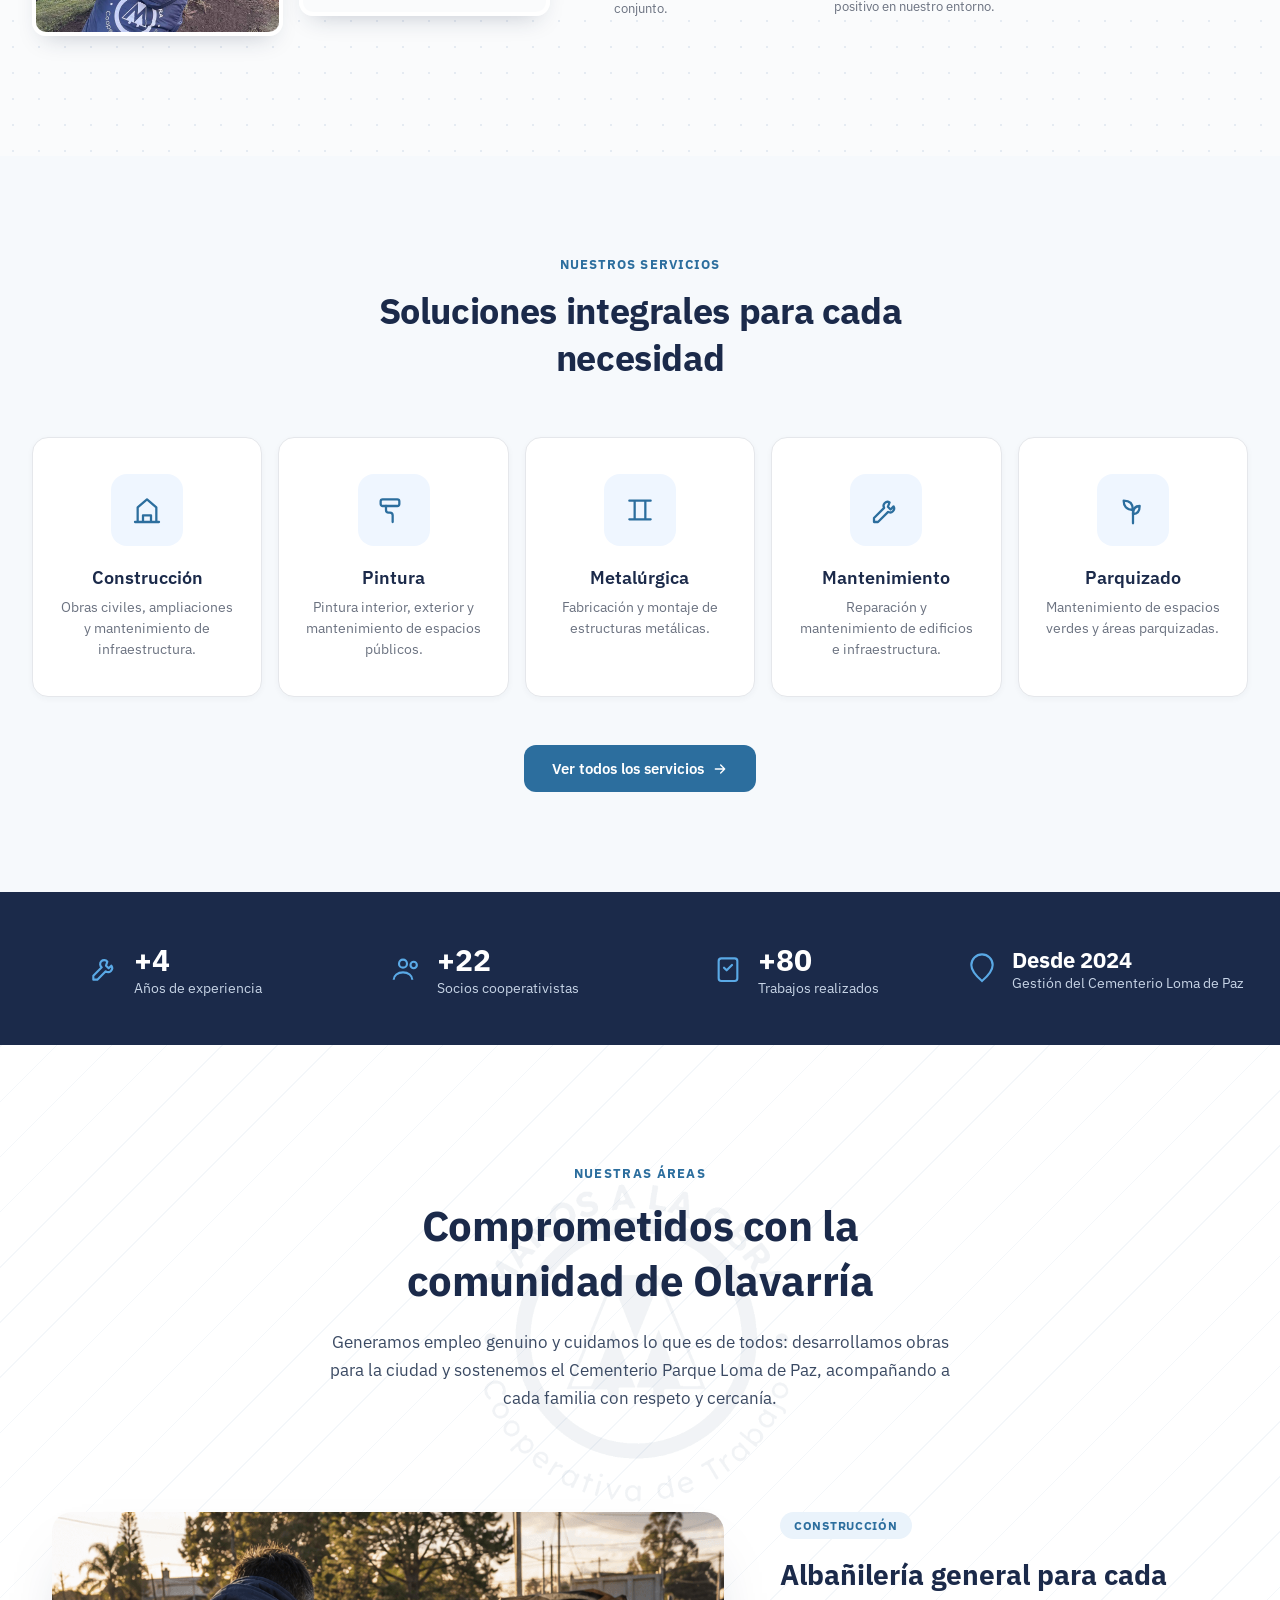
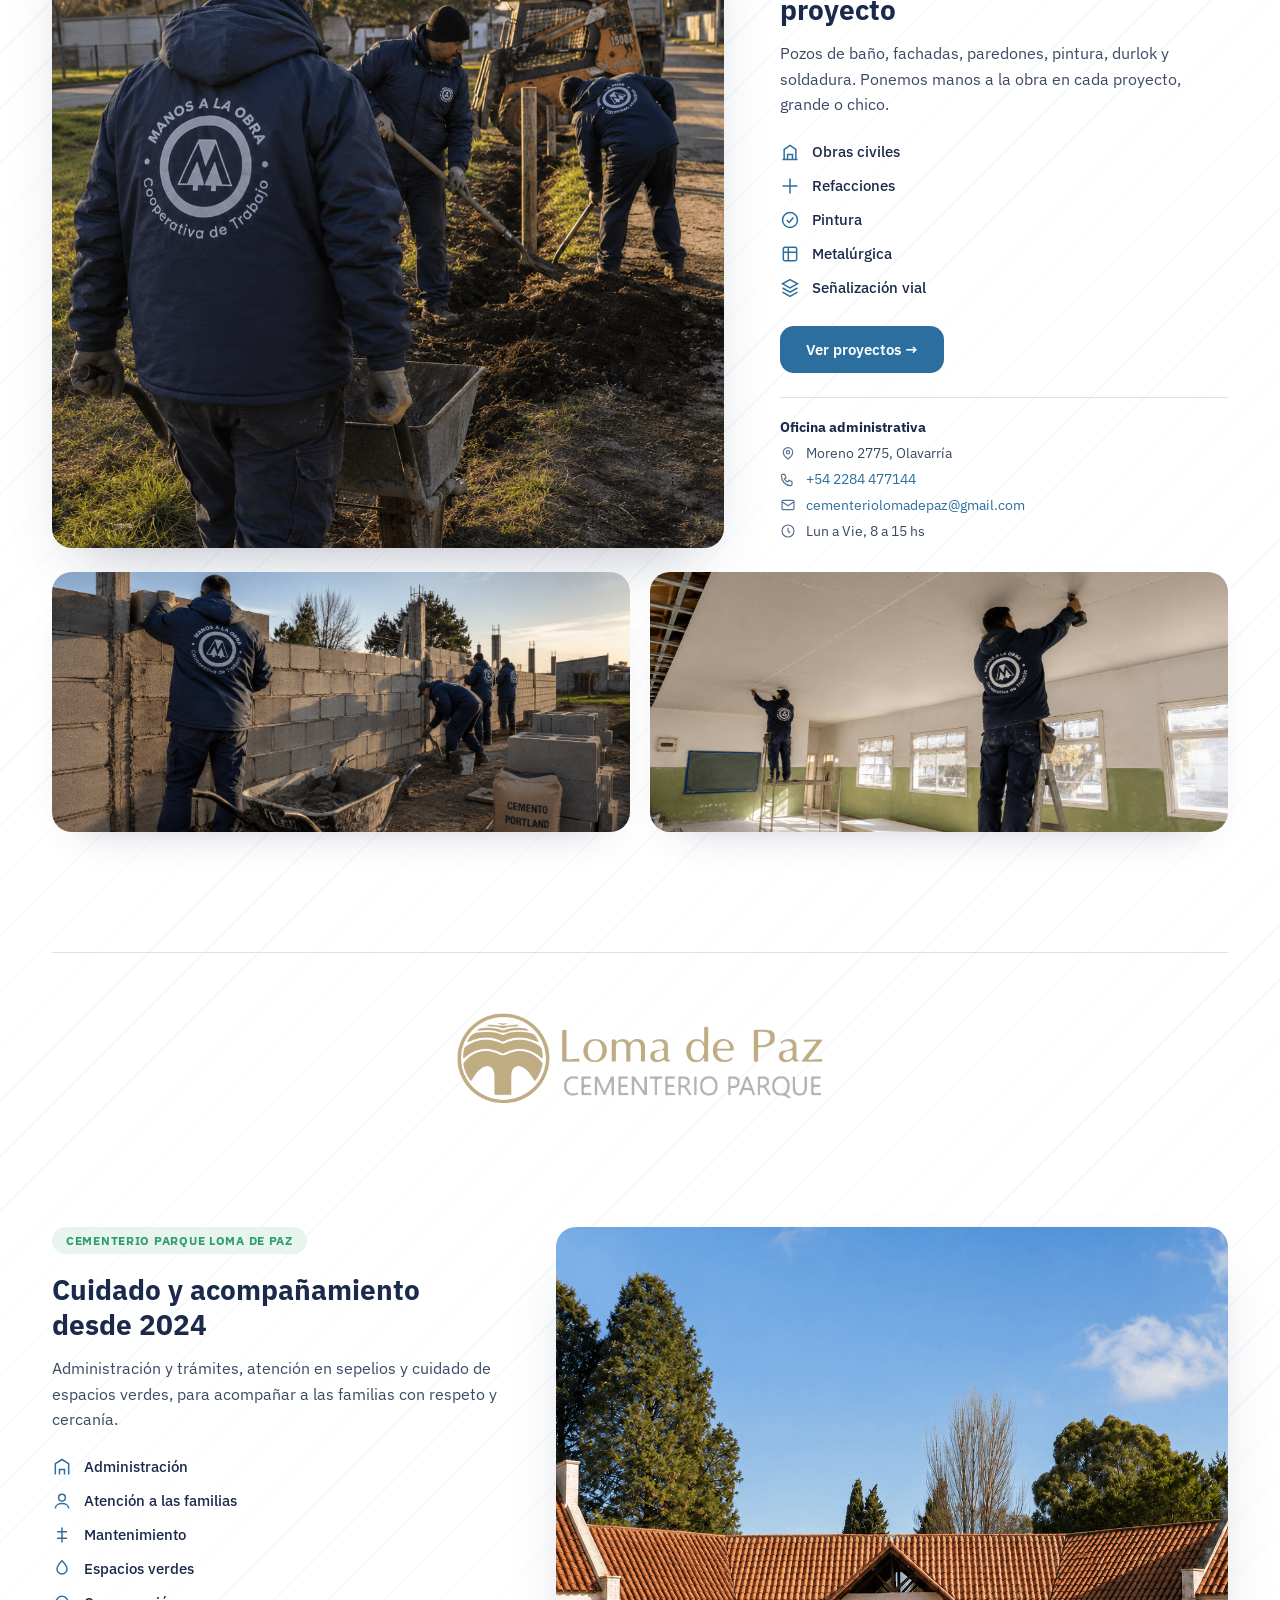
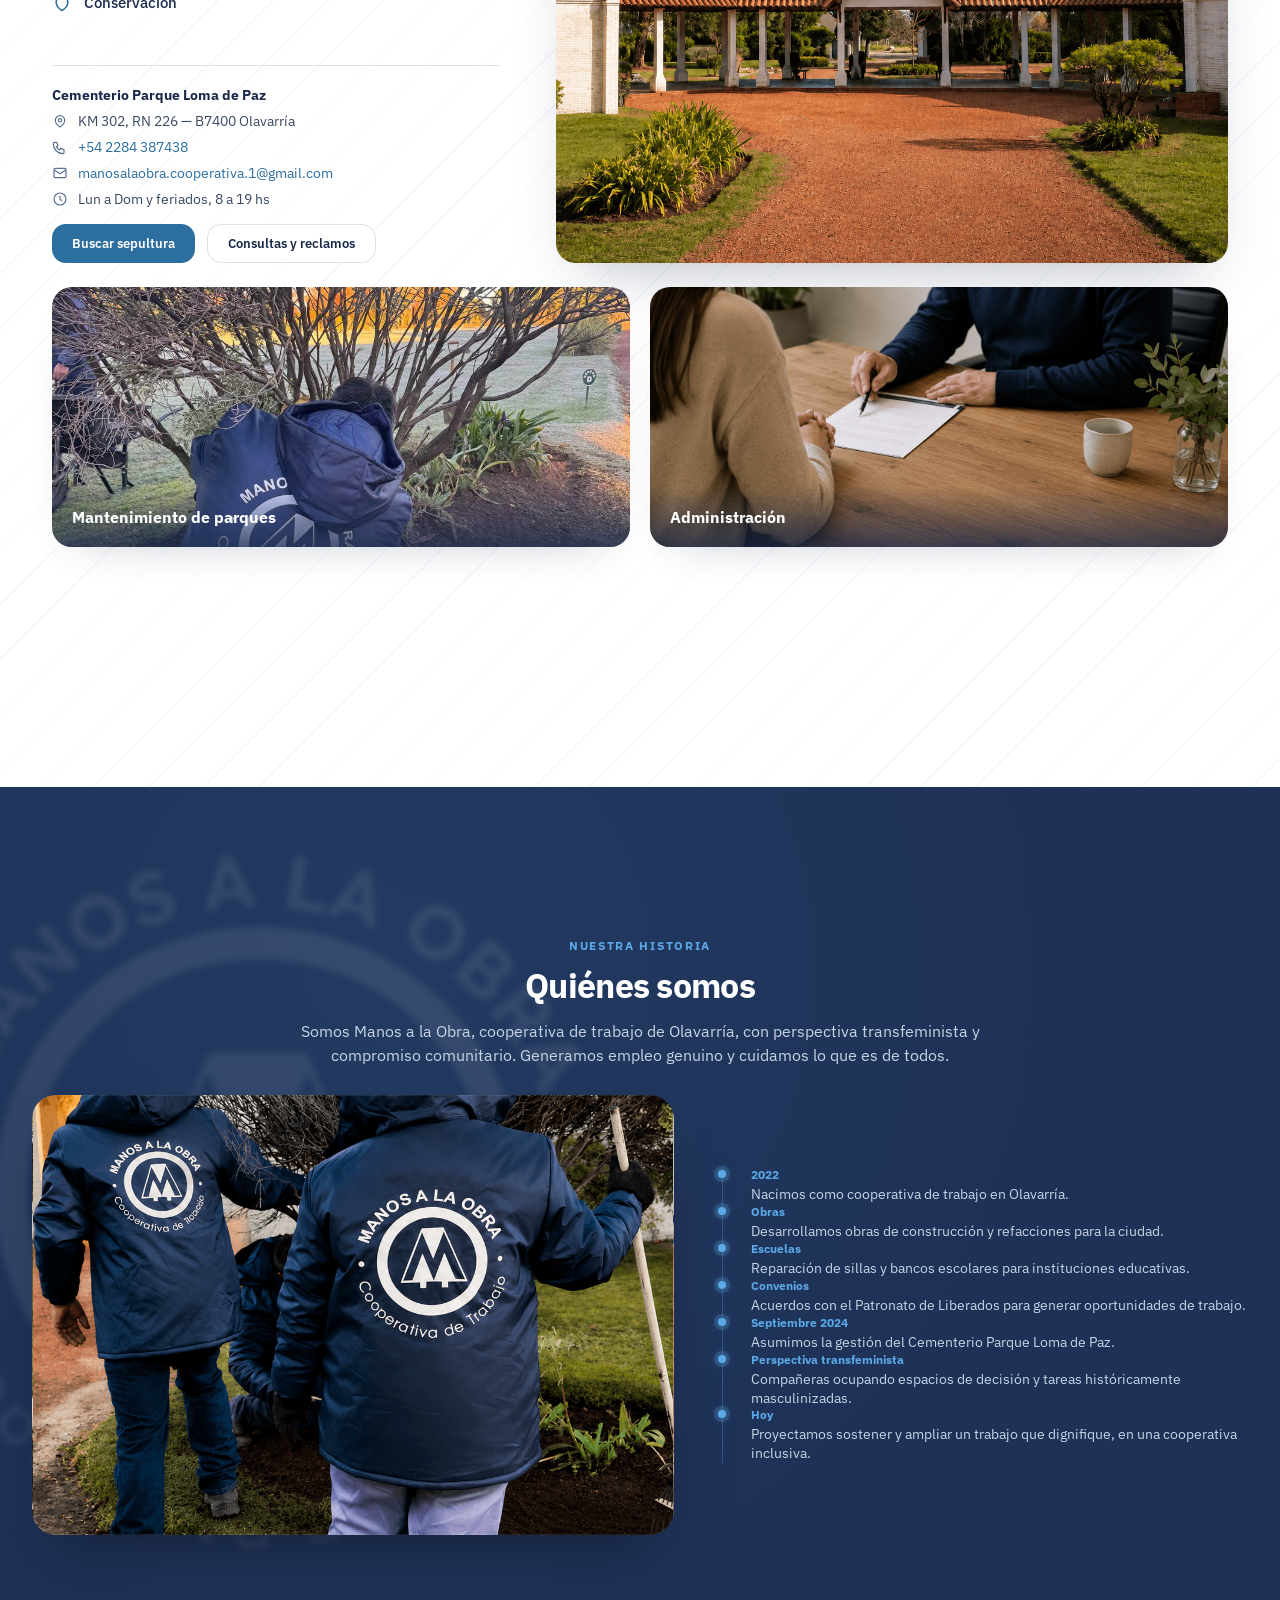
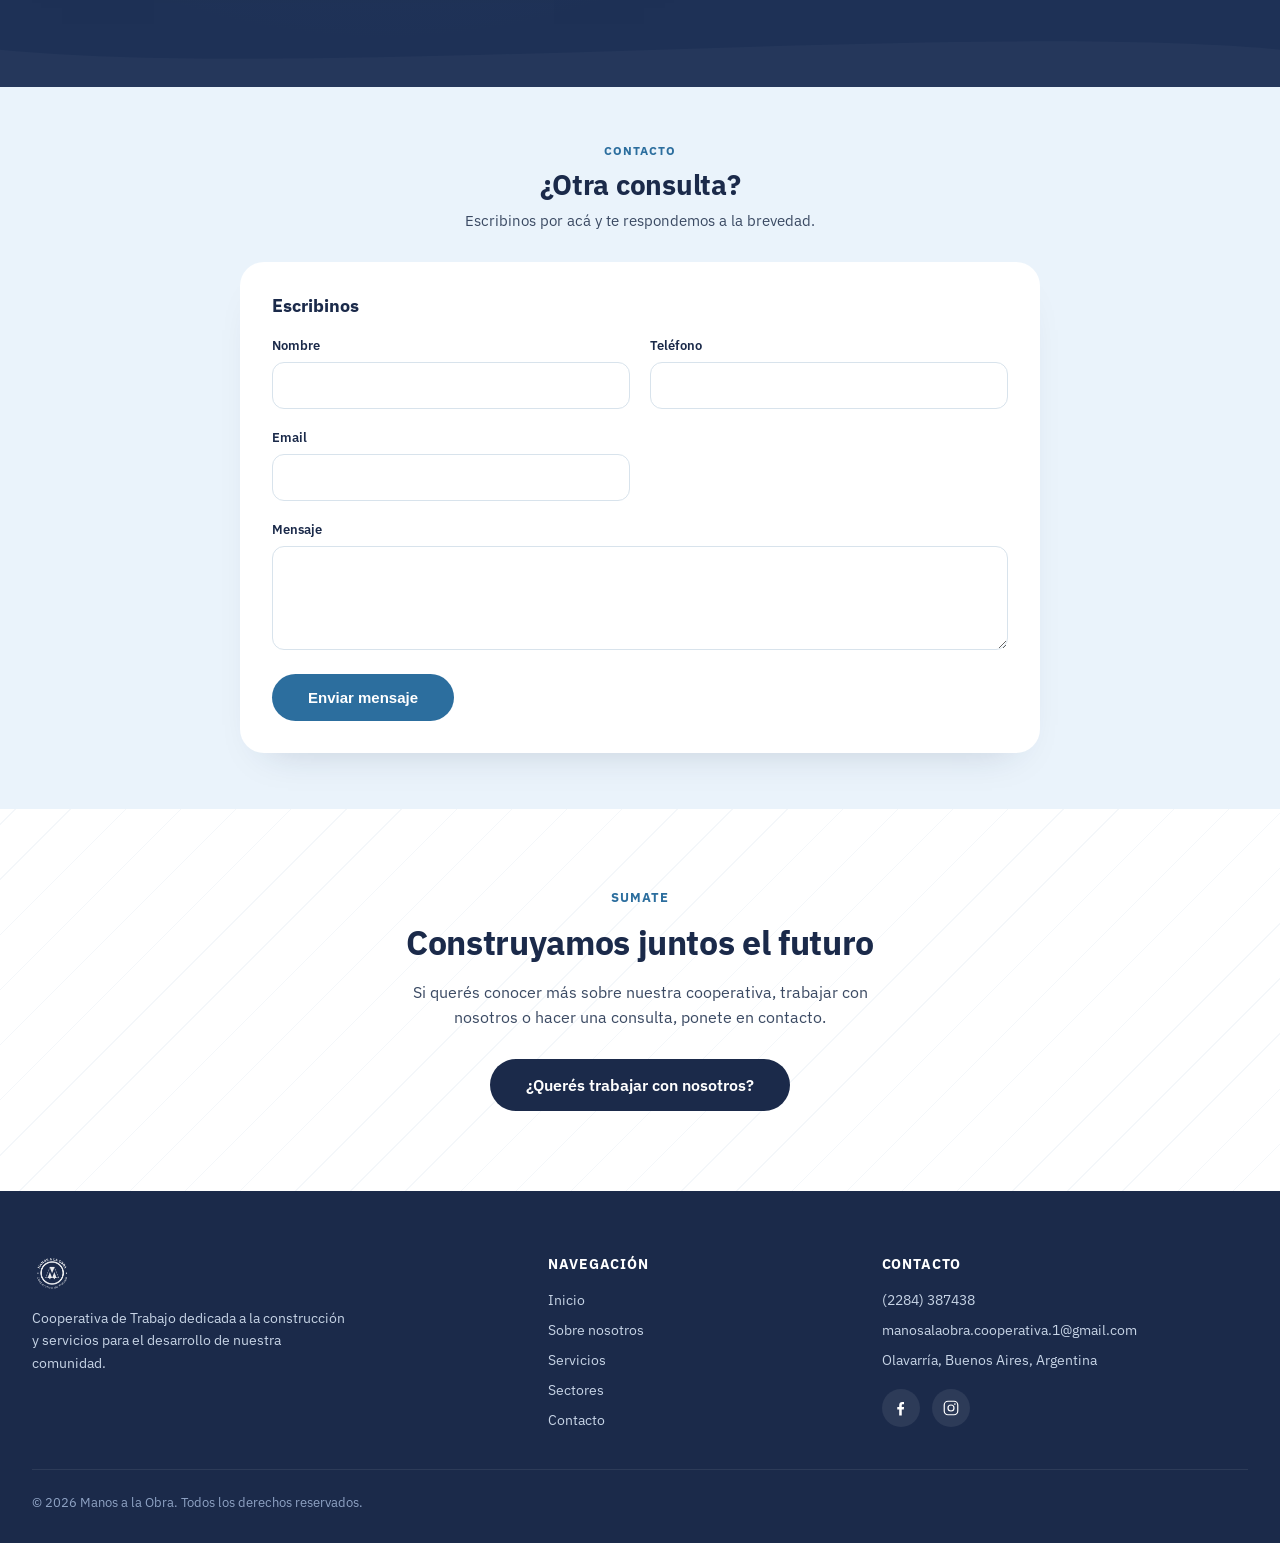
==== commit faf3f54a: "Integrate Google Analytics and reCAPTCHA scripts Added Google Analytics and reCAPTCHA scripts to ind" ====
--- a/index.html
+++ b/index.html
@@ -10,6 +10,14 @@
 <link href="https://fonts.googleapis.com/css2?family=IBM+Plex+Sans:ital,wght@0,400;0,500;0,600;0,700;1,400&display=swap" rel="stylesheet">
 <link rel="stylesheet" href="styles.css">
 <script src="https://www.google.com/recaptcha/api.js?render=6LcIP3UtAAAAAIR-_p2AGsoyfBFSQZ3qu7d6DEMo"></script>
+<!-- Google tag (gtag.js) -->
+<script async src="https://www.googletagmanager.com/gtag/js?id=G-KCDSJLD9BF"></script>
+<script>
+  window.dataLayer = window.dataLayer || [];
+  function gtag(){dataLayer.push(arguments);}
+  gtag('js', new Date());
+  gtag('config', 'G-KCDSJLD9BF');
+</script>
 </head>
 <body>
 <div class="page-texture" style="color:#1B2A4A;overflow-x:hidden">
@@ -466,4 +474,4 @@
   </a>
   <script src="script.js"></script>
 </body>
-</html>+</html>
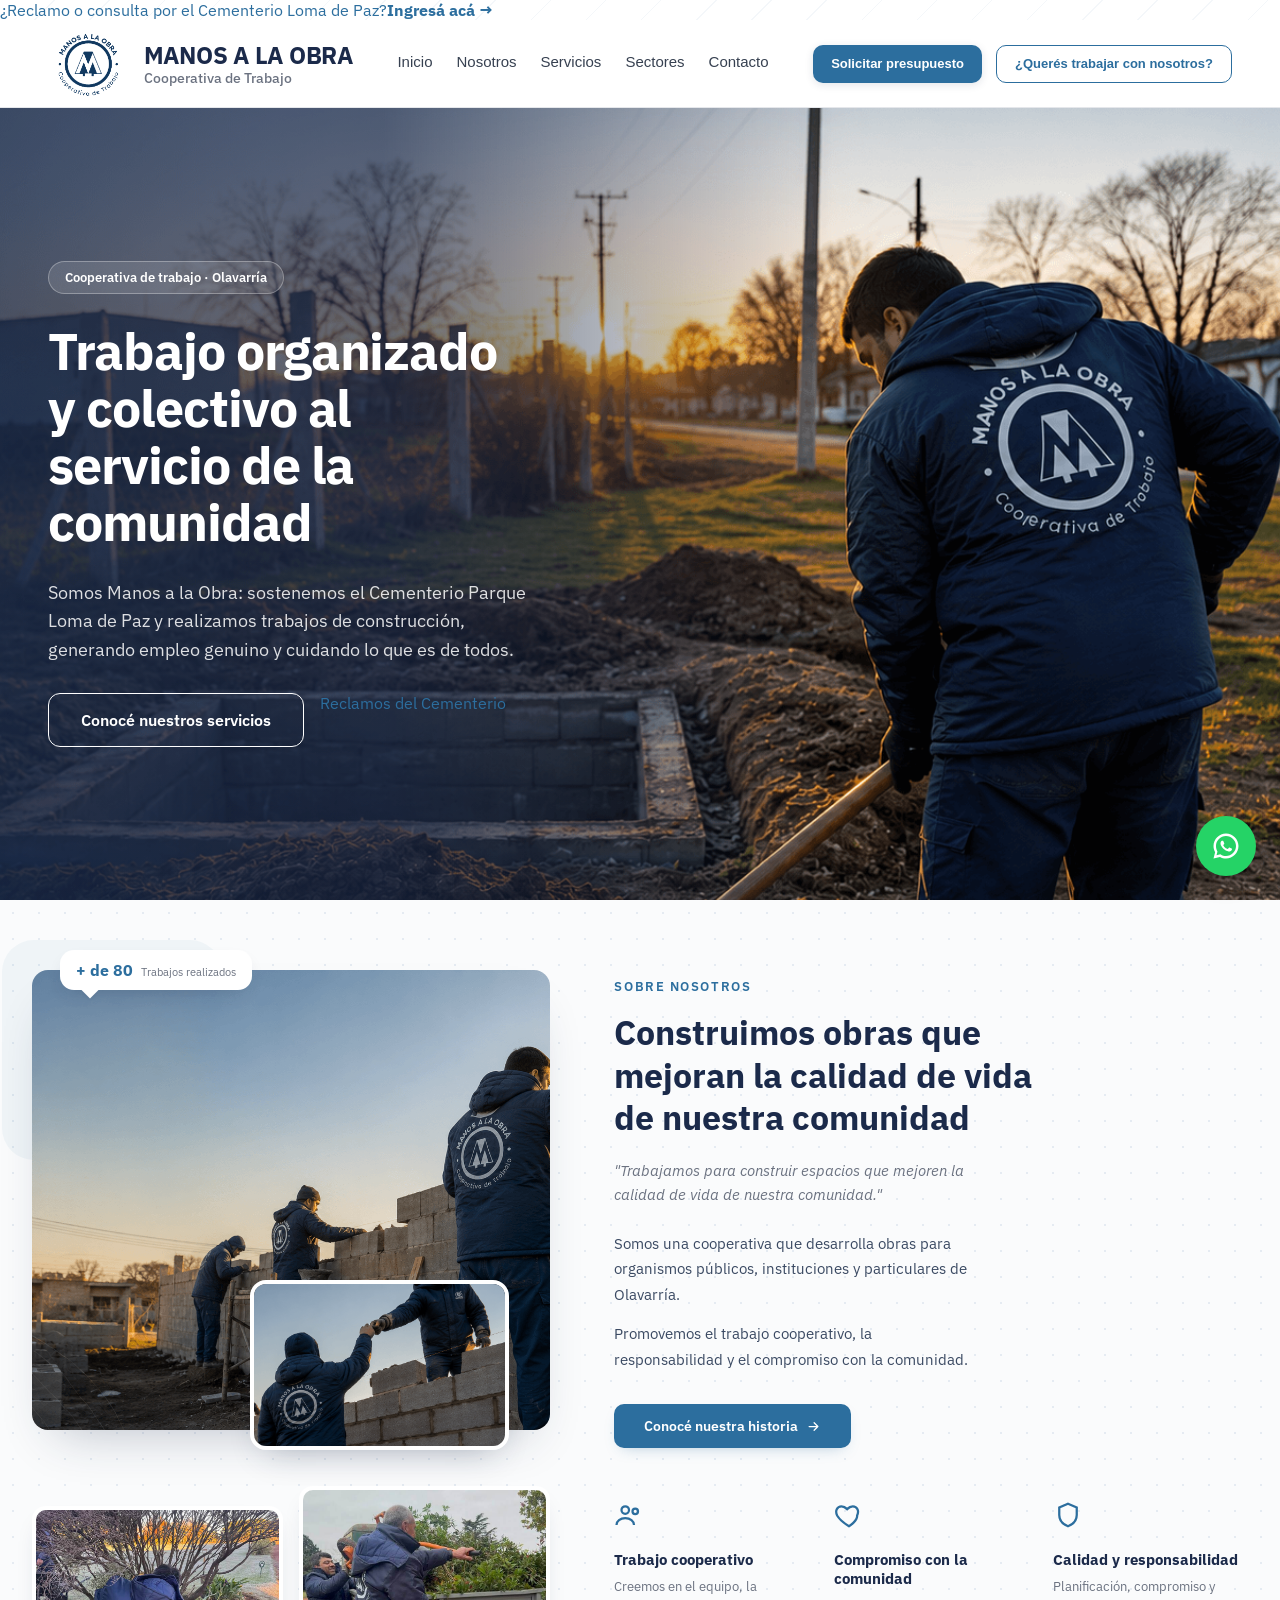
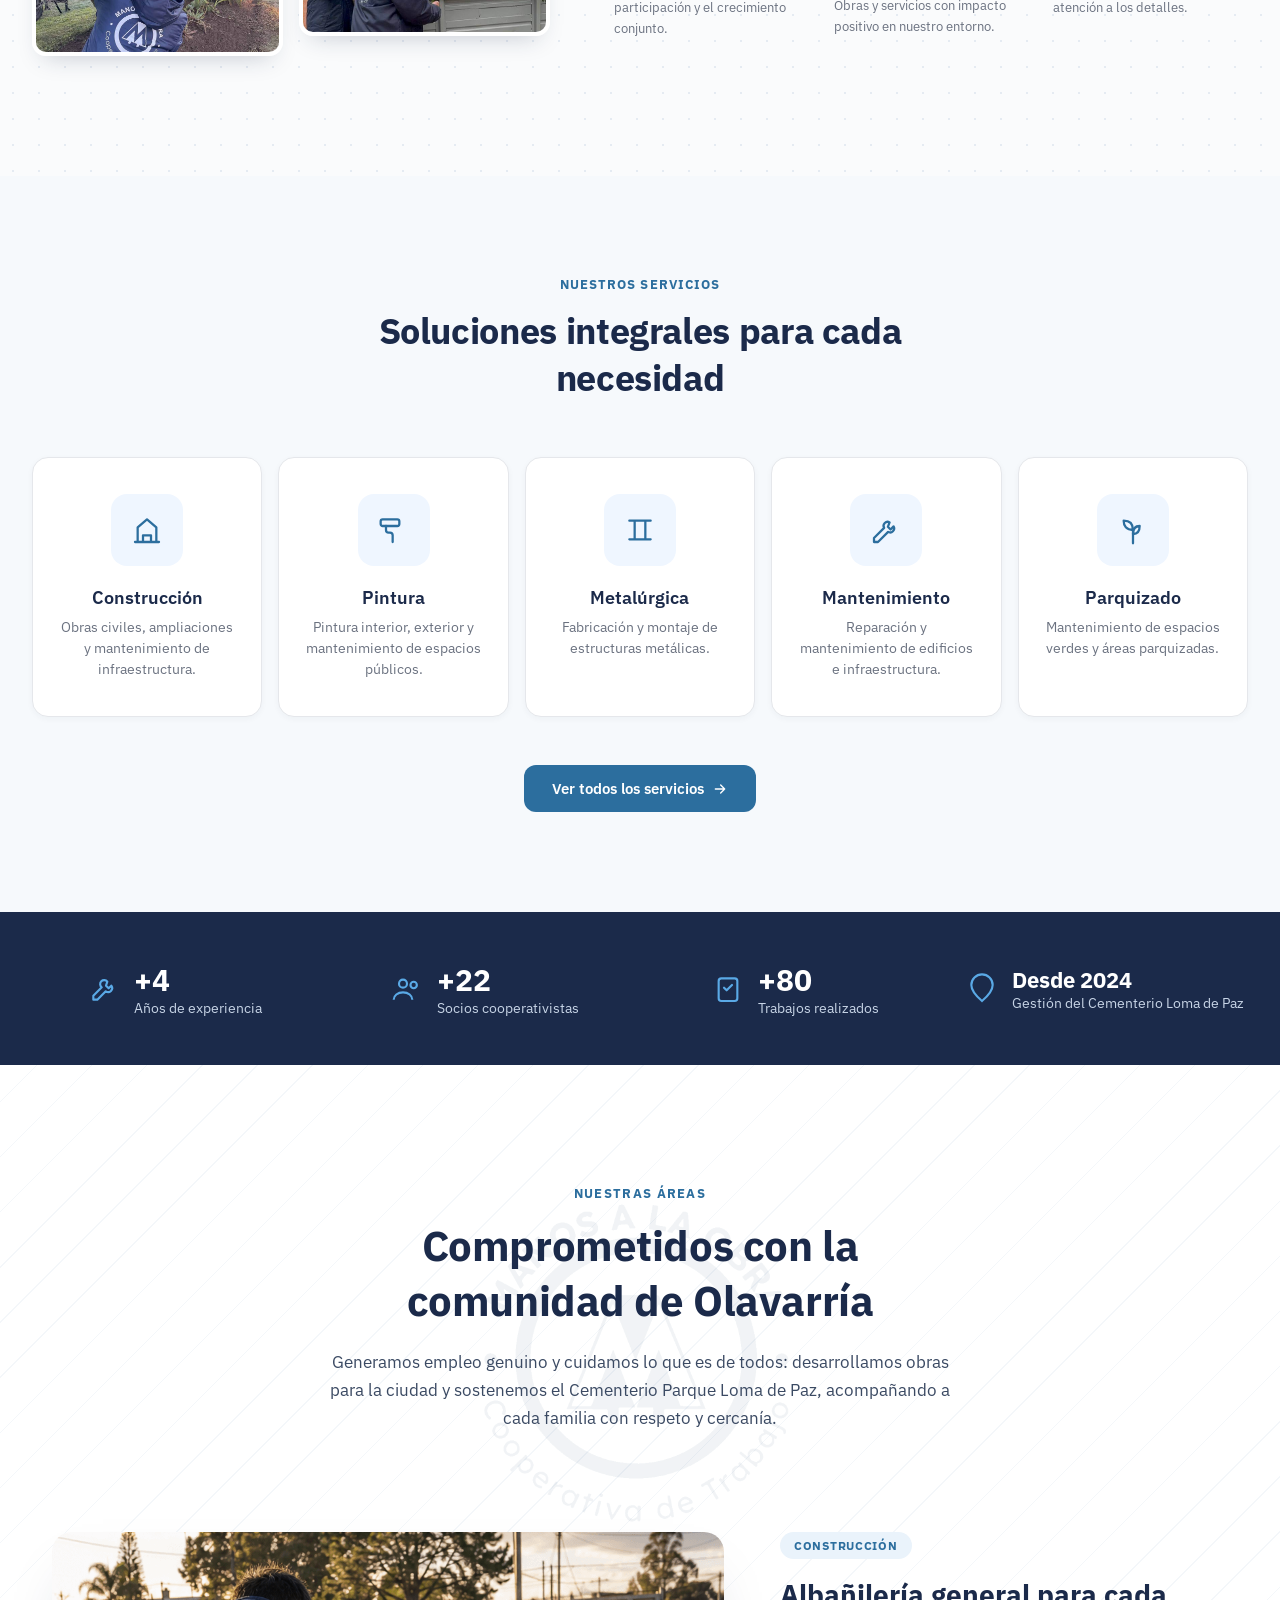
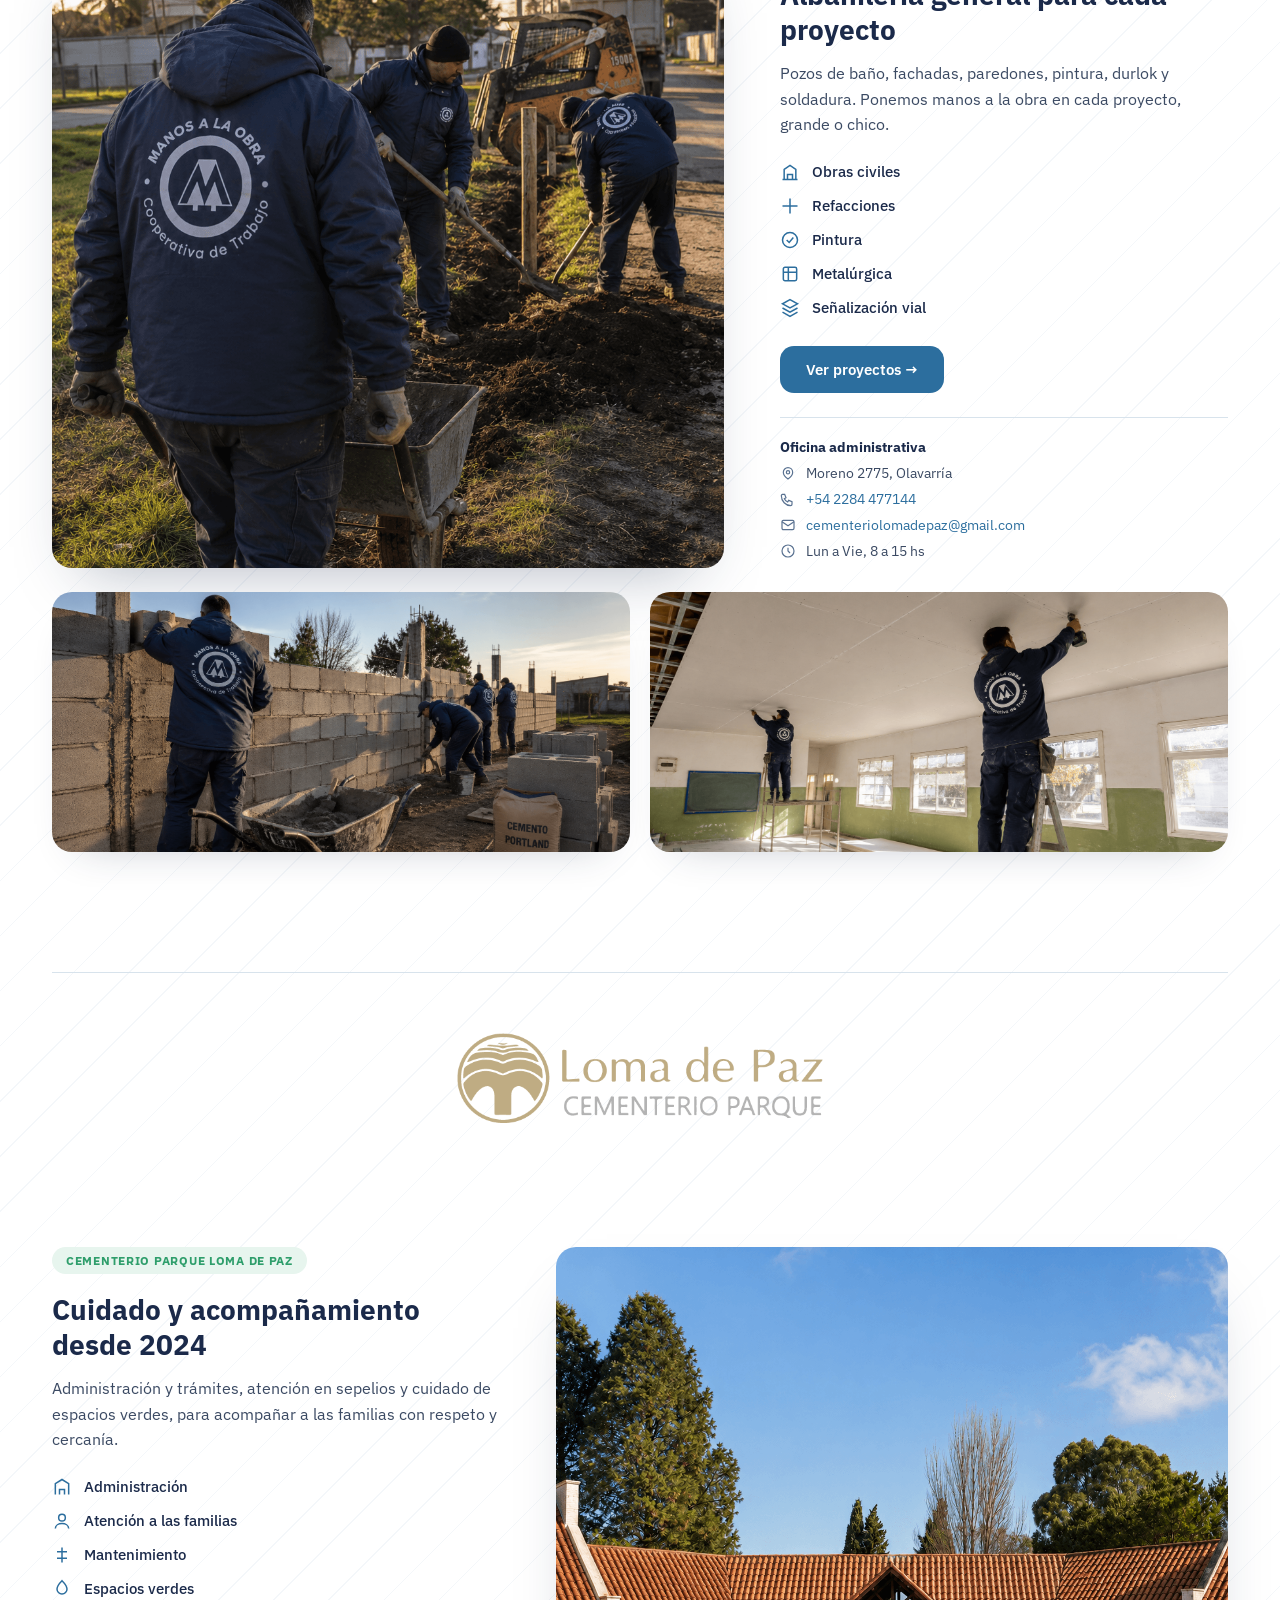
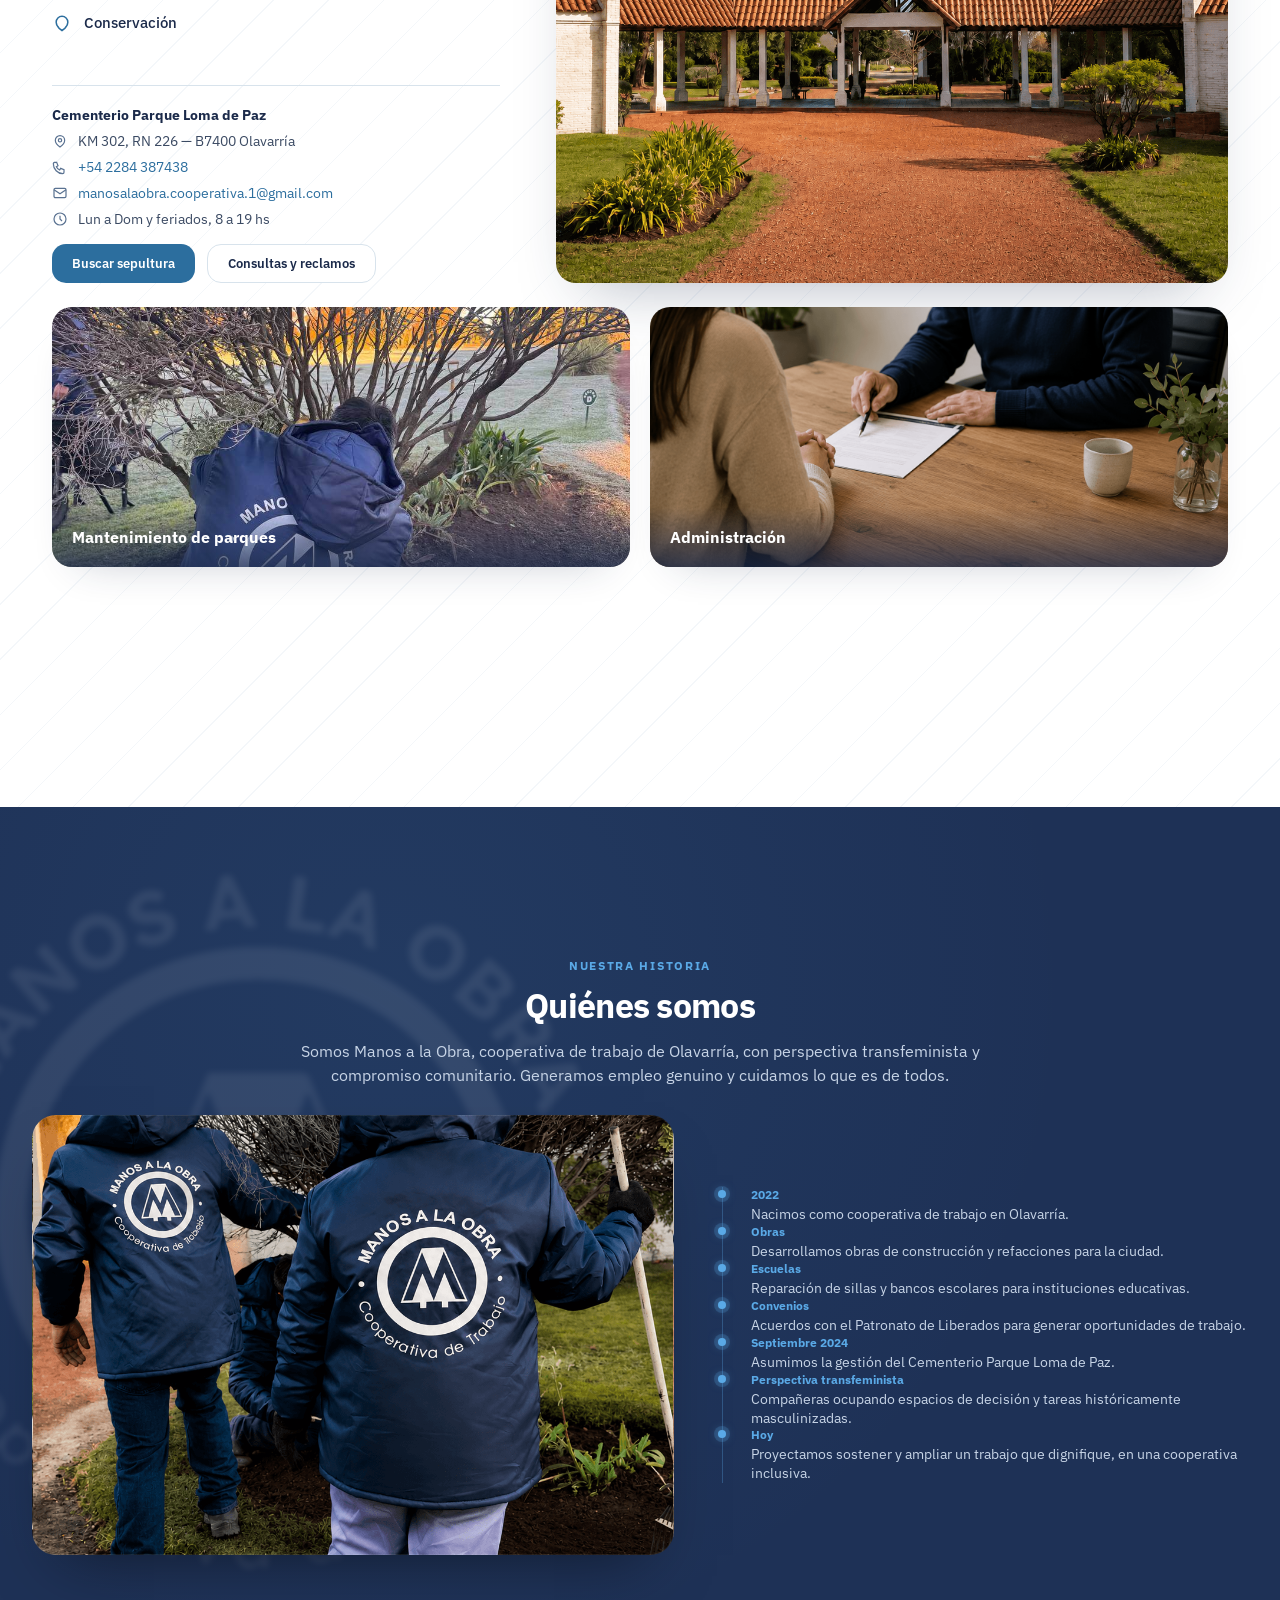
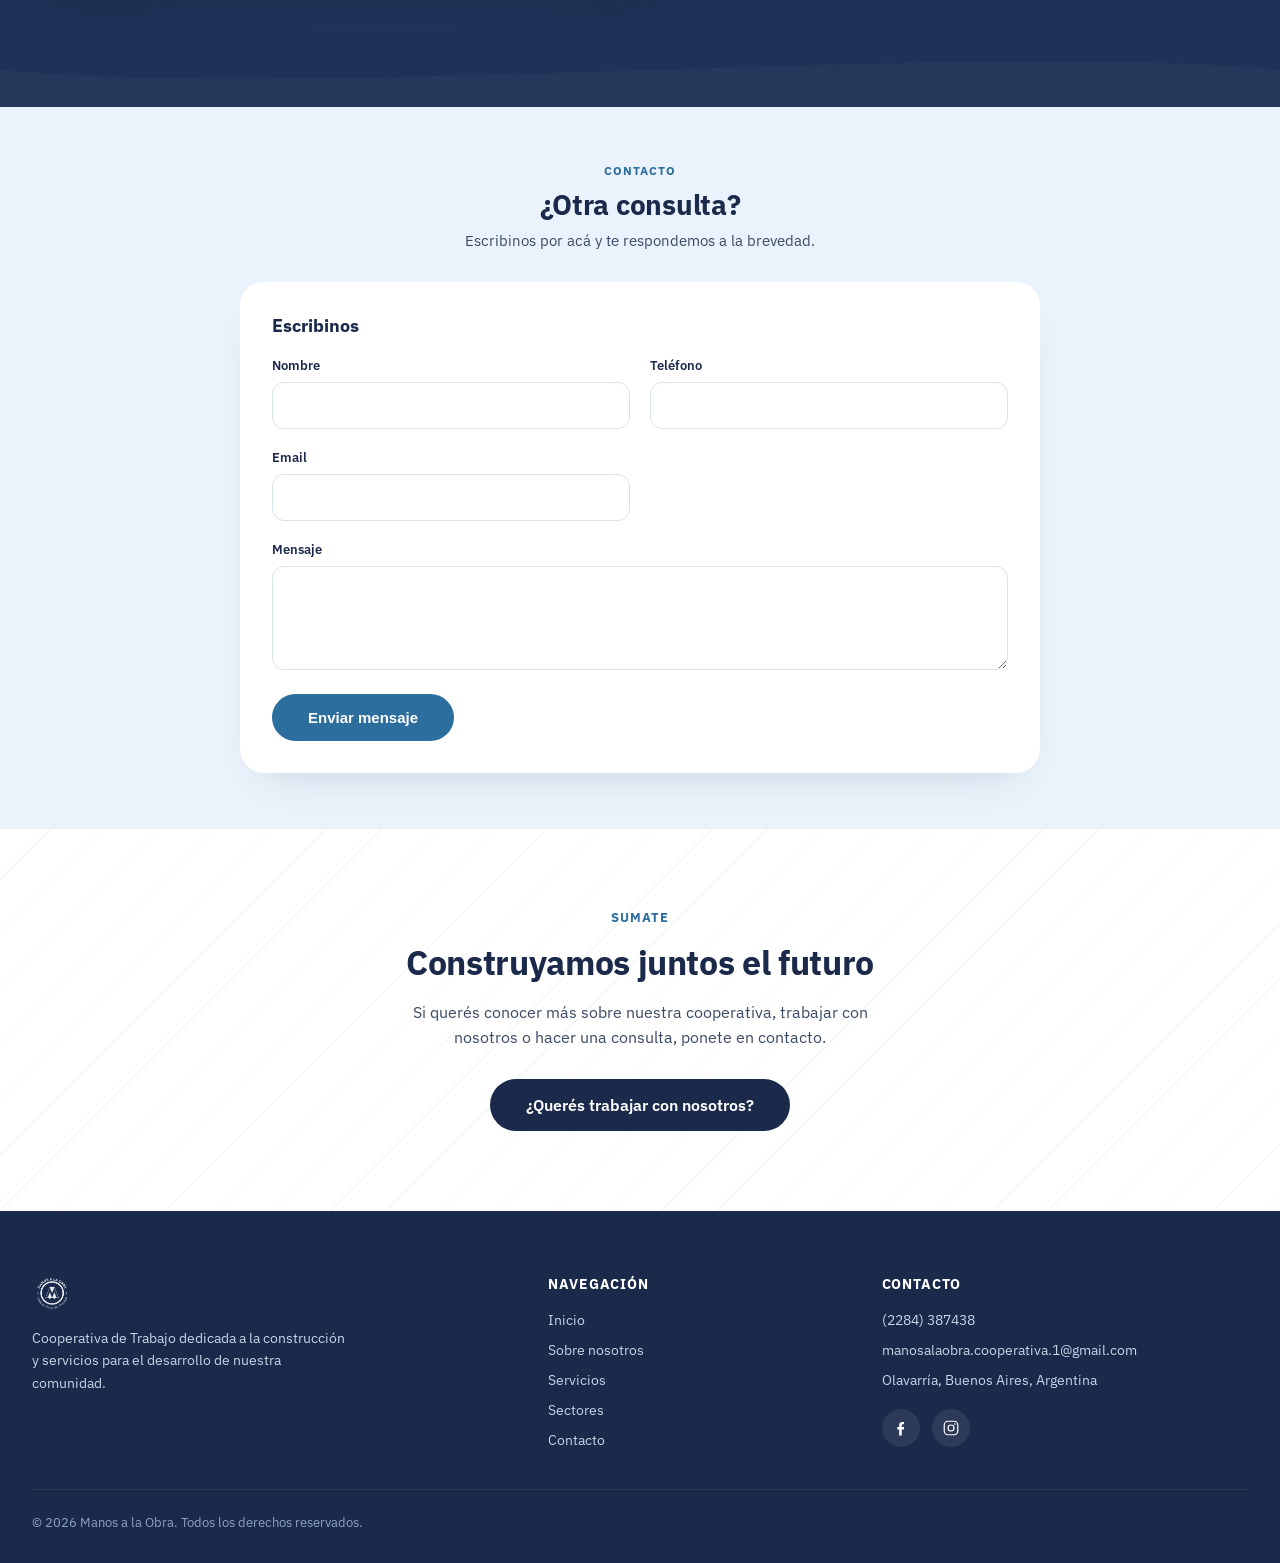
==== commit 0c347d63: "Add links for claims and services in index.html" ====
--- a/index.html
+++ b/index.html
@@ -22,6 +22,8 @@
 <body>
 <div class="page-texture" style="color:#1B2A4A;overflow-x:hidden">
 
+ <a href="https://cementerio-app-nhsw.onrender.com/" target="_blank" rel="noopener" class="topbar-reclamos"><span>¿Reclamo o consulta por el Cementerio Loma de Paz?</span><strong>Ingresá acá →</strong></a>
+
  <!-- NAV -->
   <header class="site-header" style="position:sticky;top:0;z-index:100">
     <div style="max-width:1280px;margin:0 auto;padding:0 48px;width:100%;display:flex;align-items:center;justify-content:space-between;gap:24px">
@@ -76,7 +78,10 @@
         </p>
         <div style="display:flex;gap:16px;flex-wrap:wrap">
           <a href="#servicios" style="background:transparent;color:#fff;padding:16px 32px;border-radius:12px;font-size:16px;font-weight:600;border:1px solid #fff">
-            Conocé nuestros servicios
+Conocé nuestros servicios
+          </a>
+          <a href="https://cementerio-app-nhsw.onrender.com/" target="_blank" rel="noopener" class="btn-hero-reclamos">
+            Reclamos del Cementerio
           </a>
         </div>
       </div>
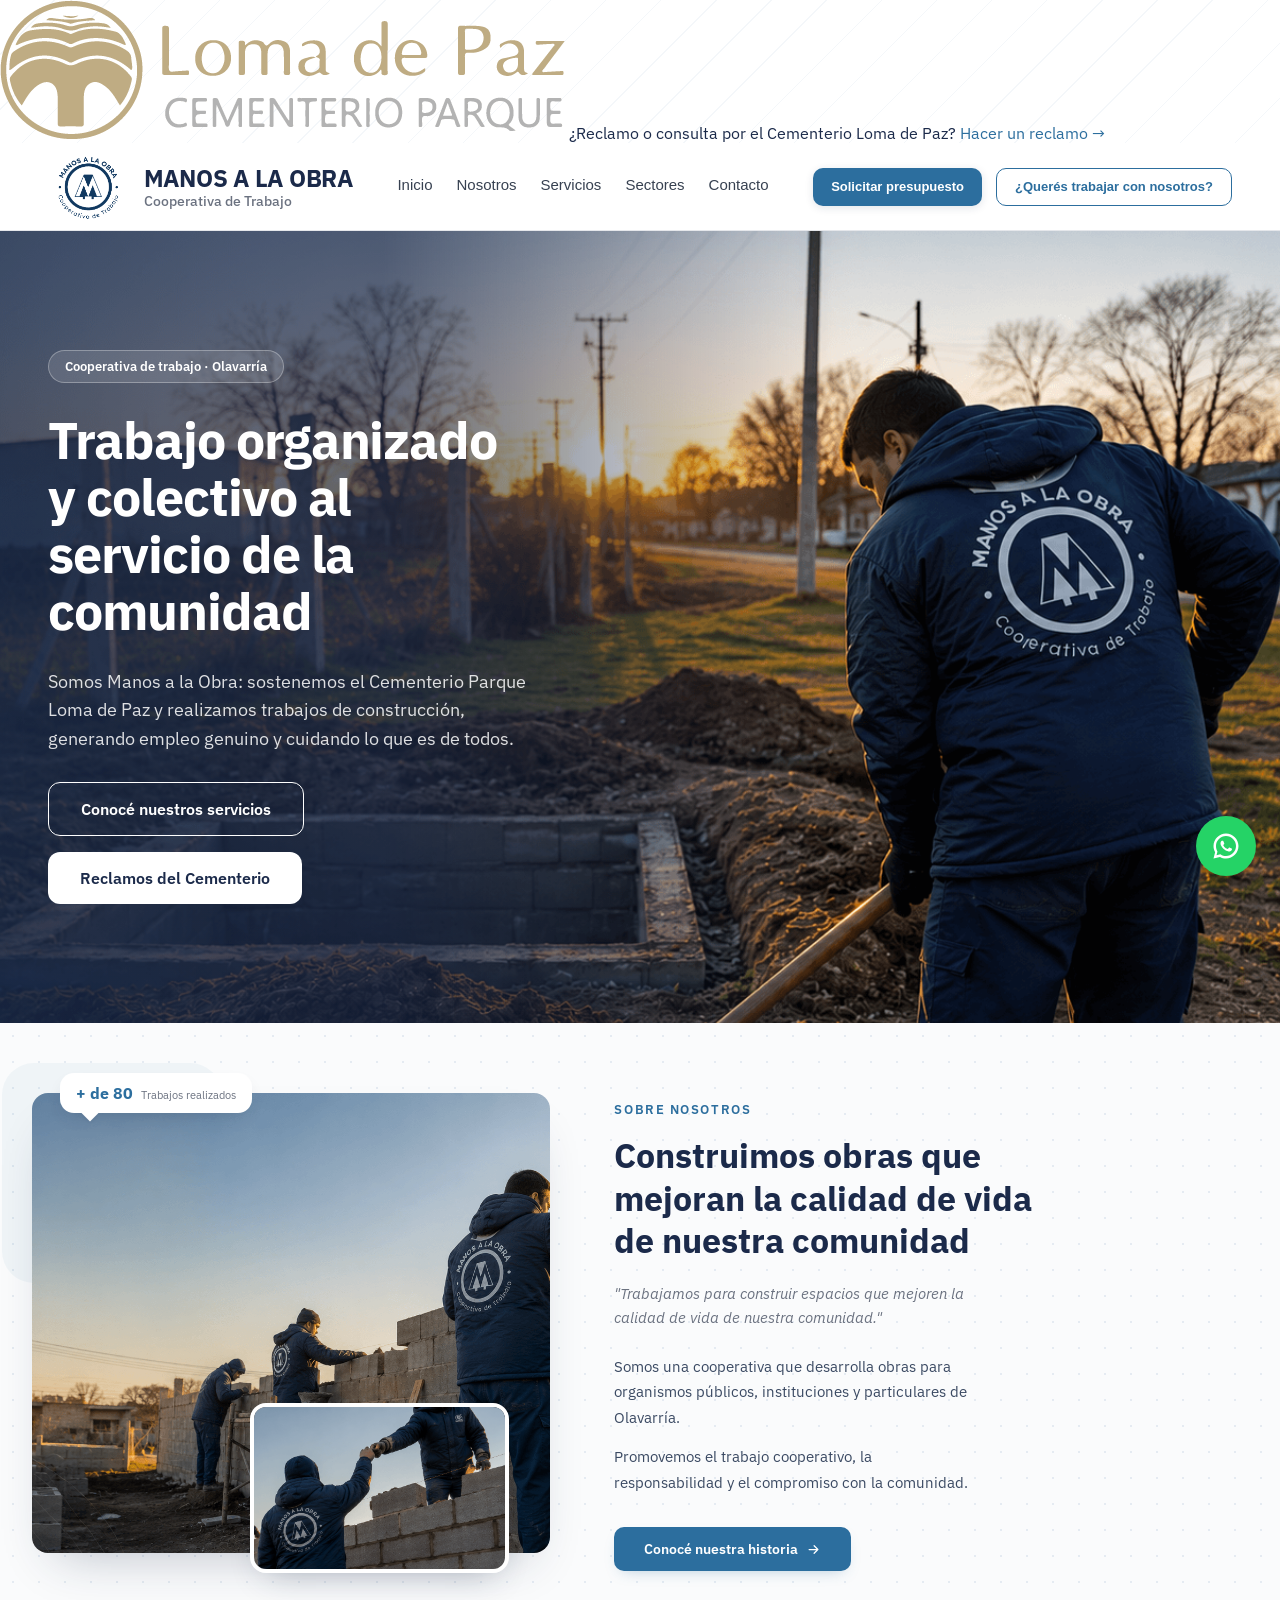
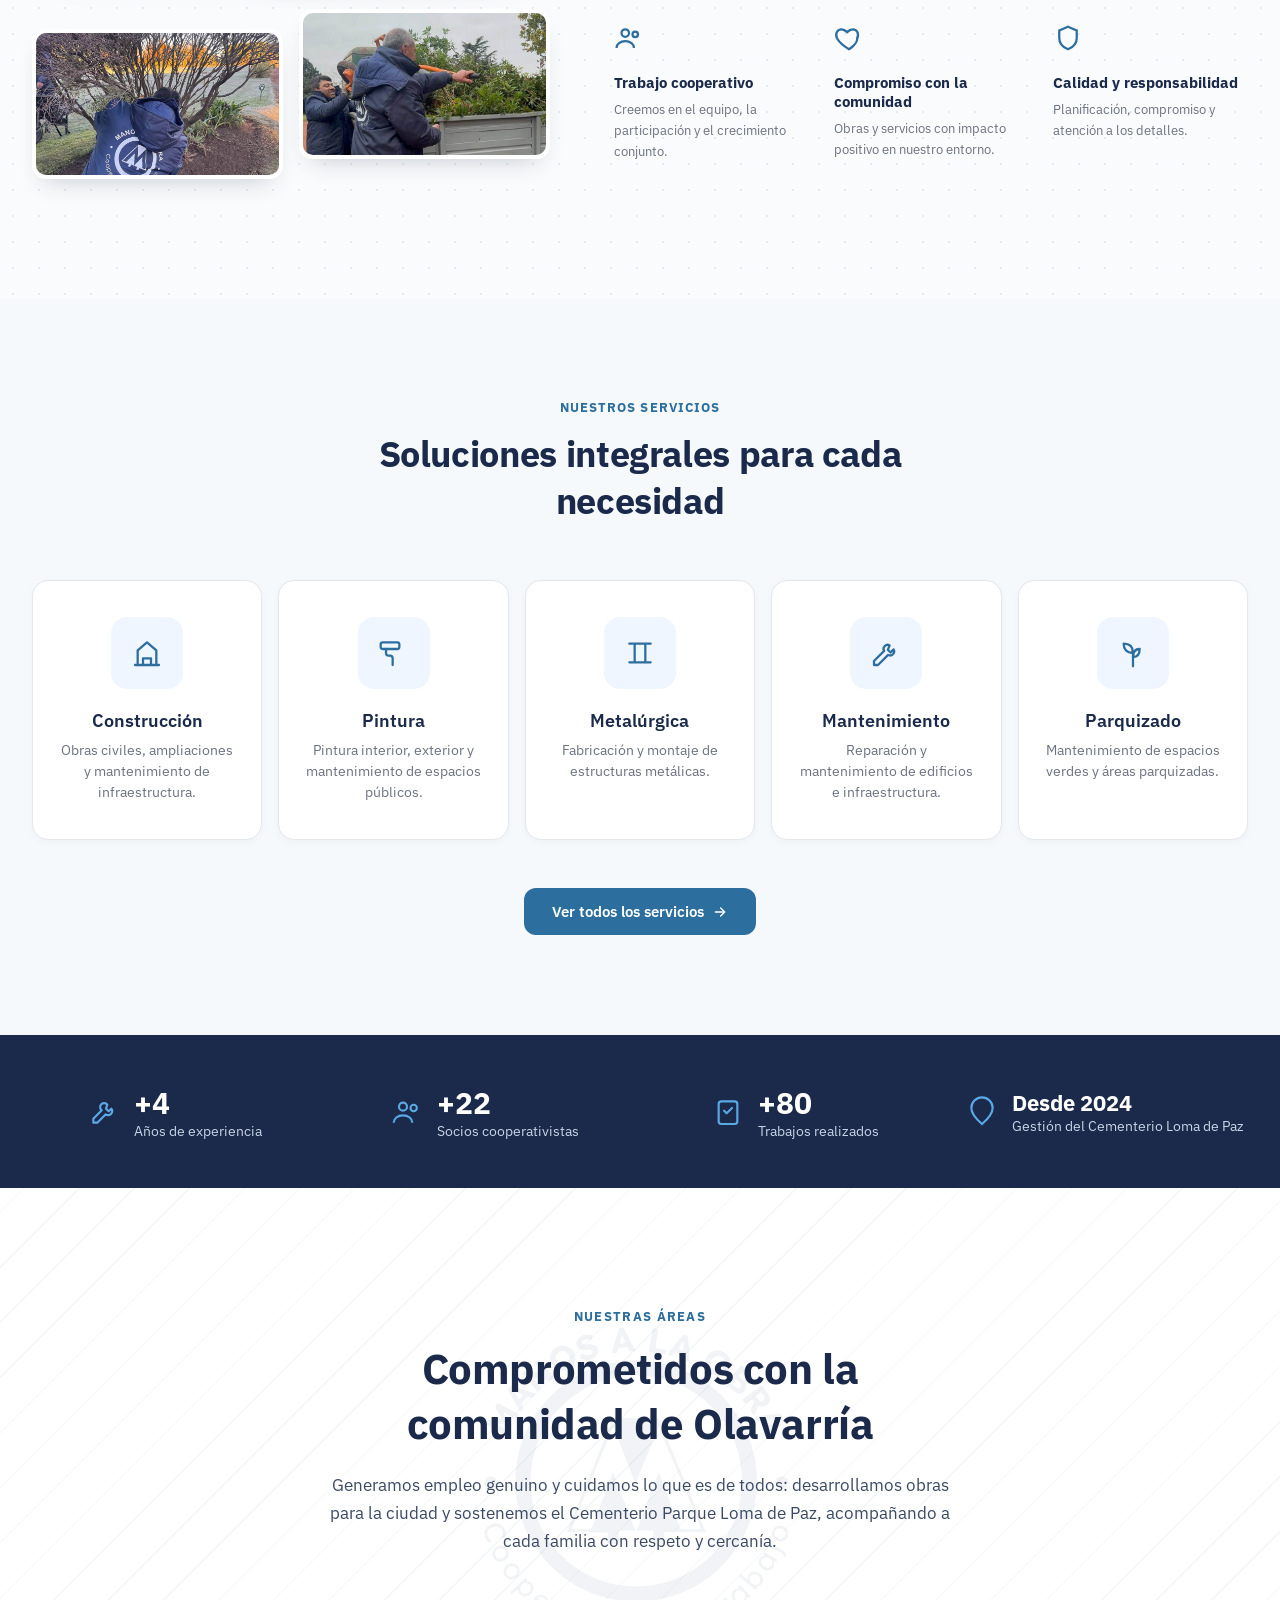
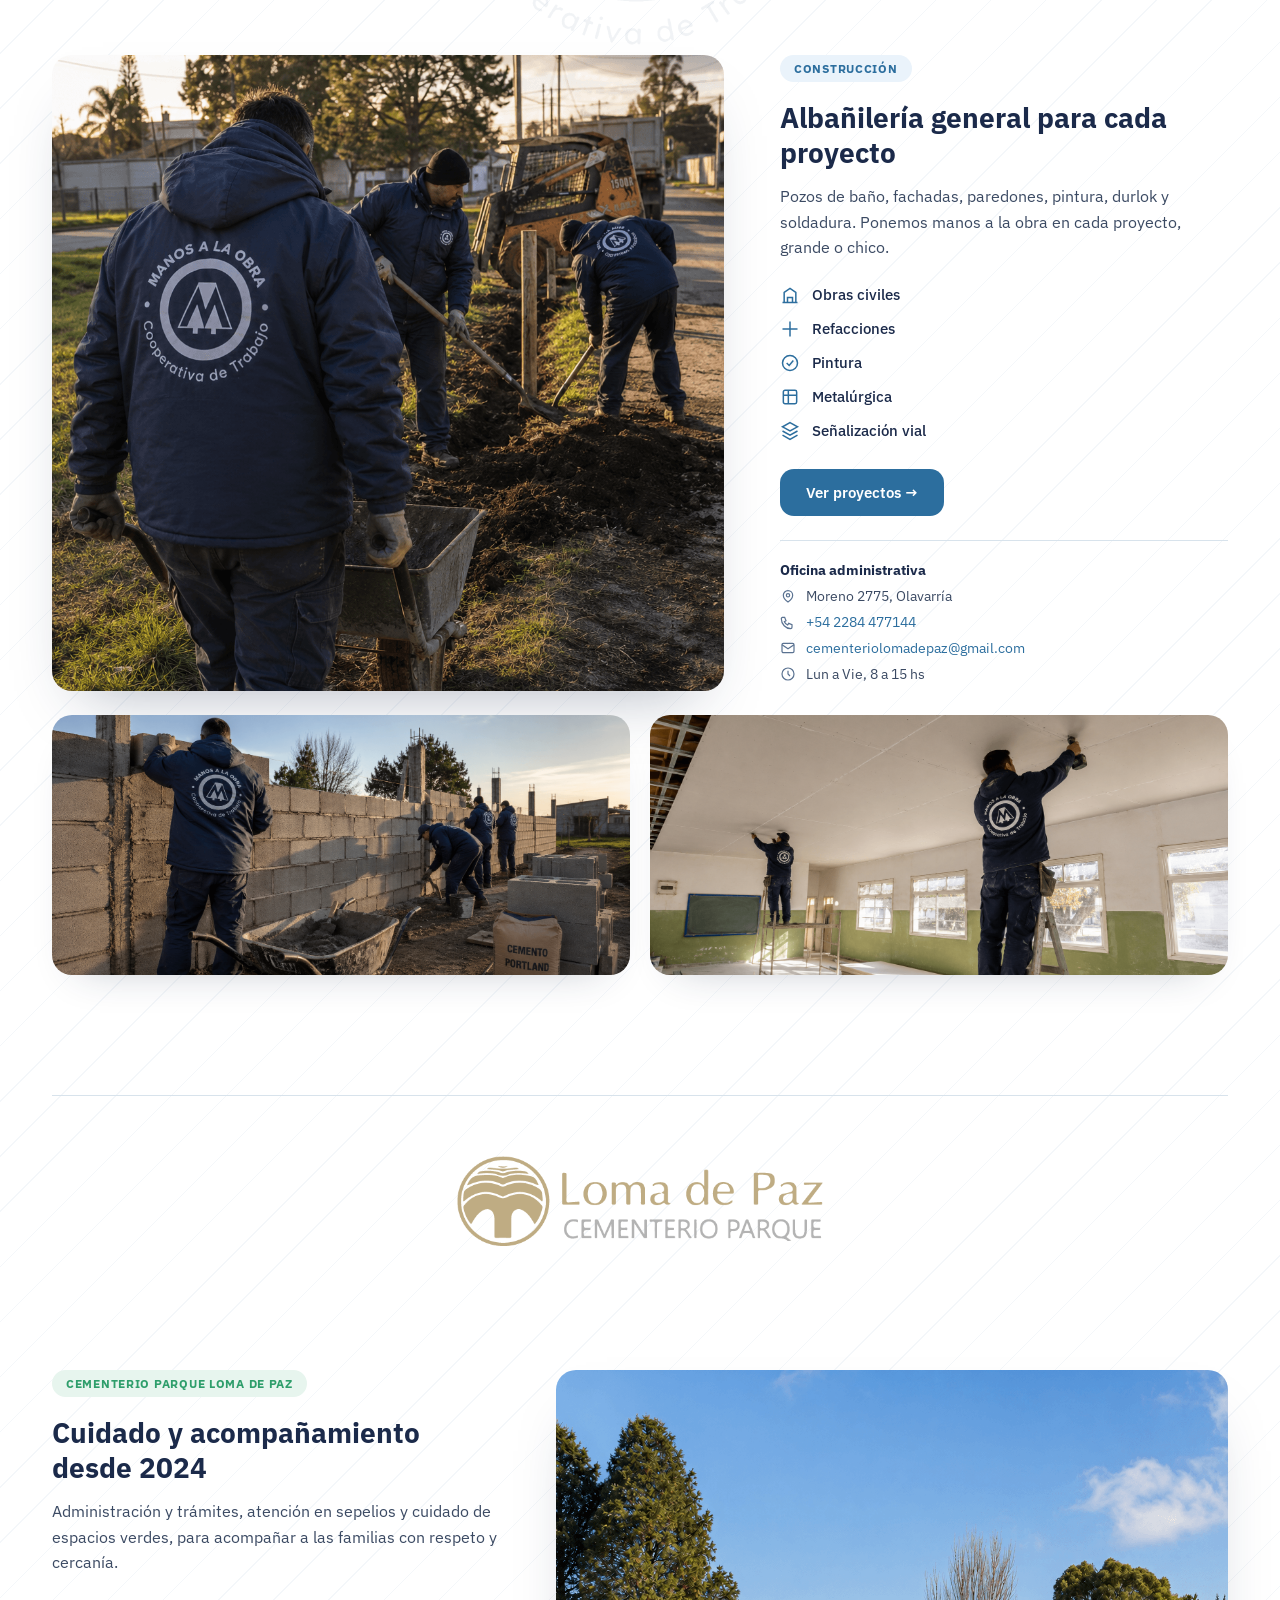
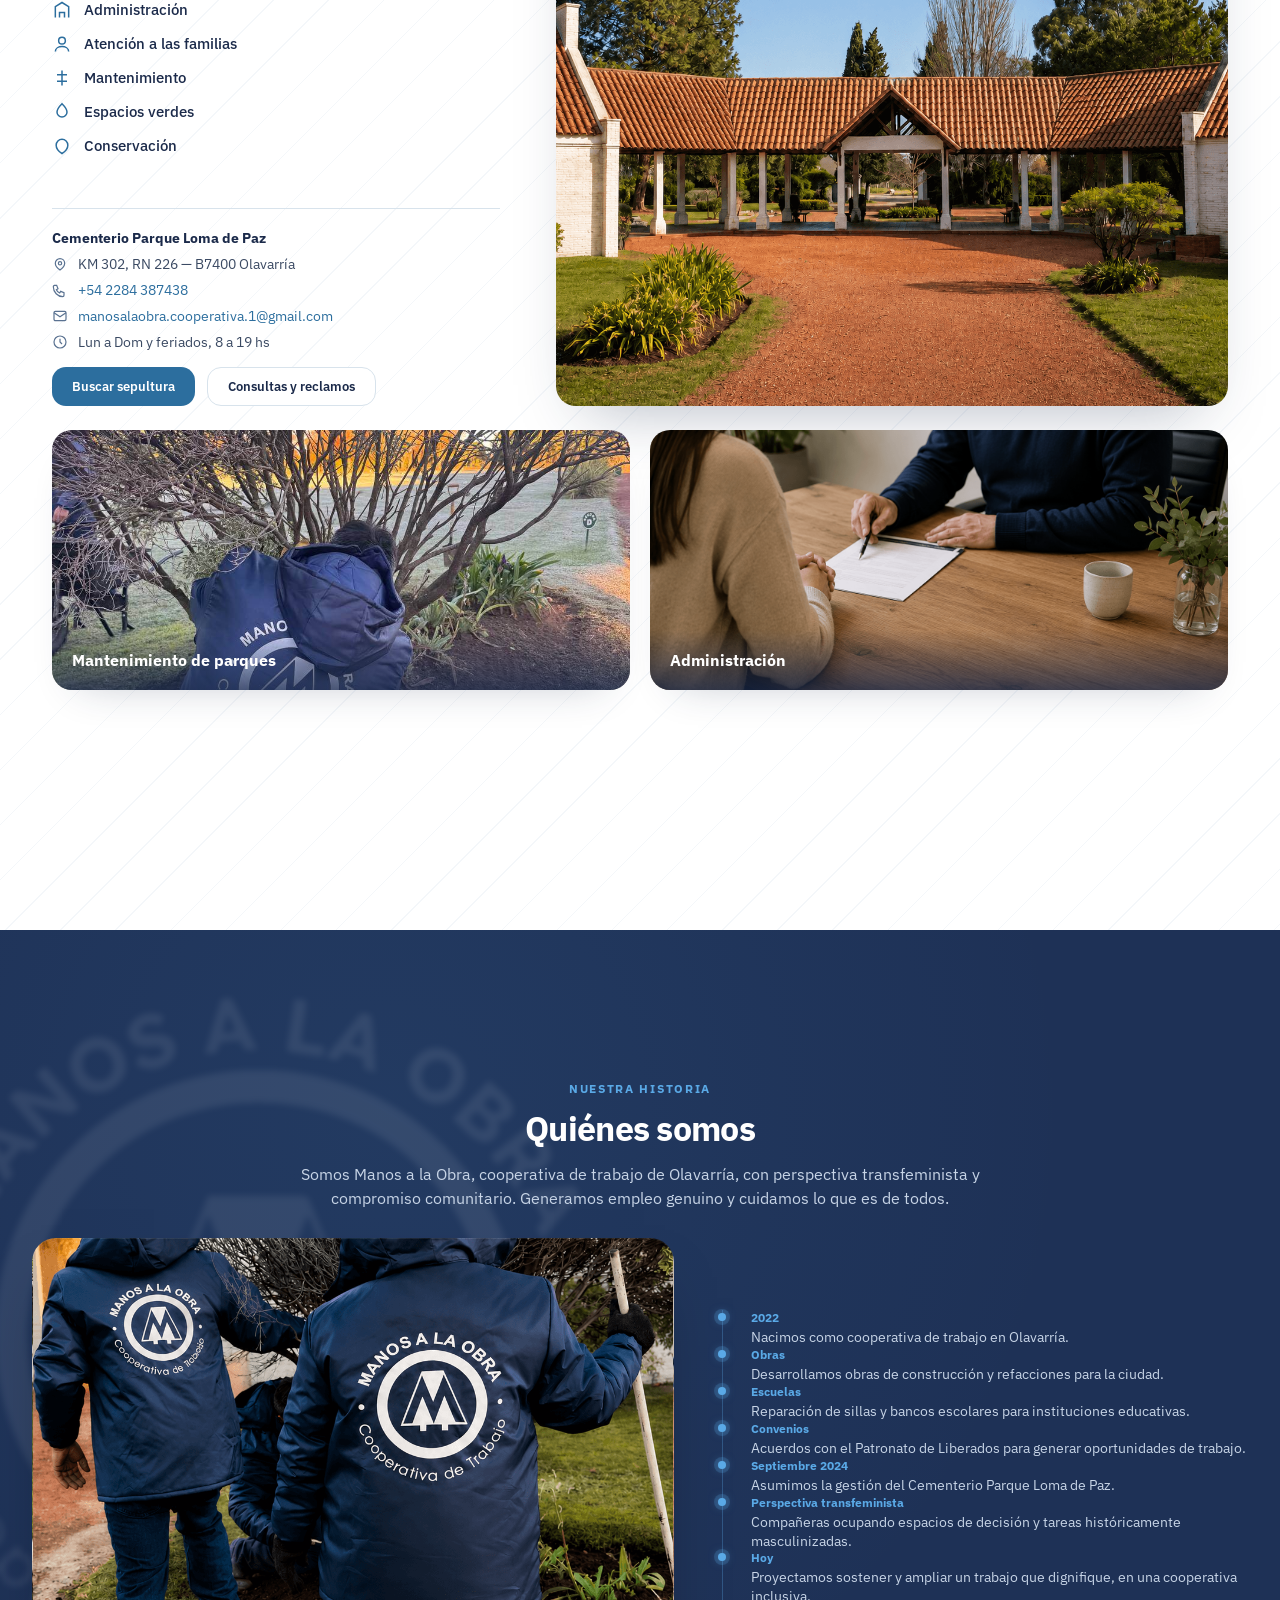
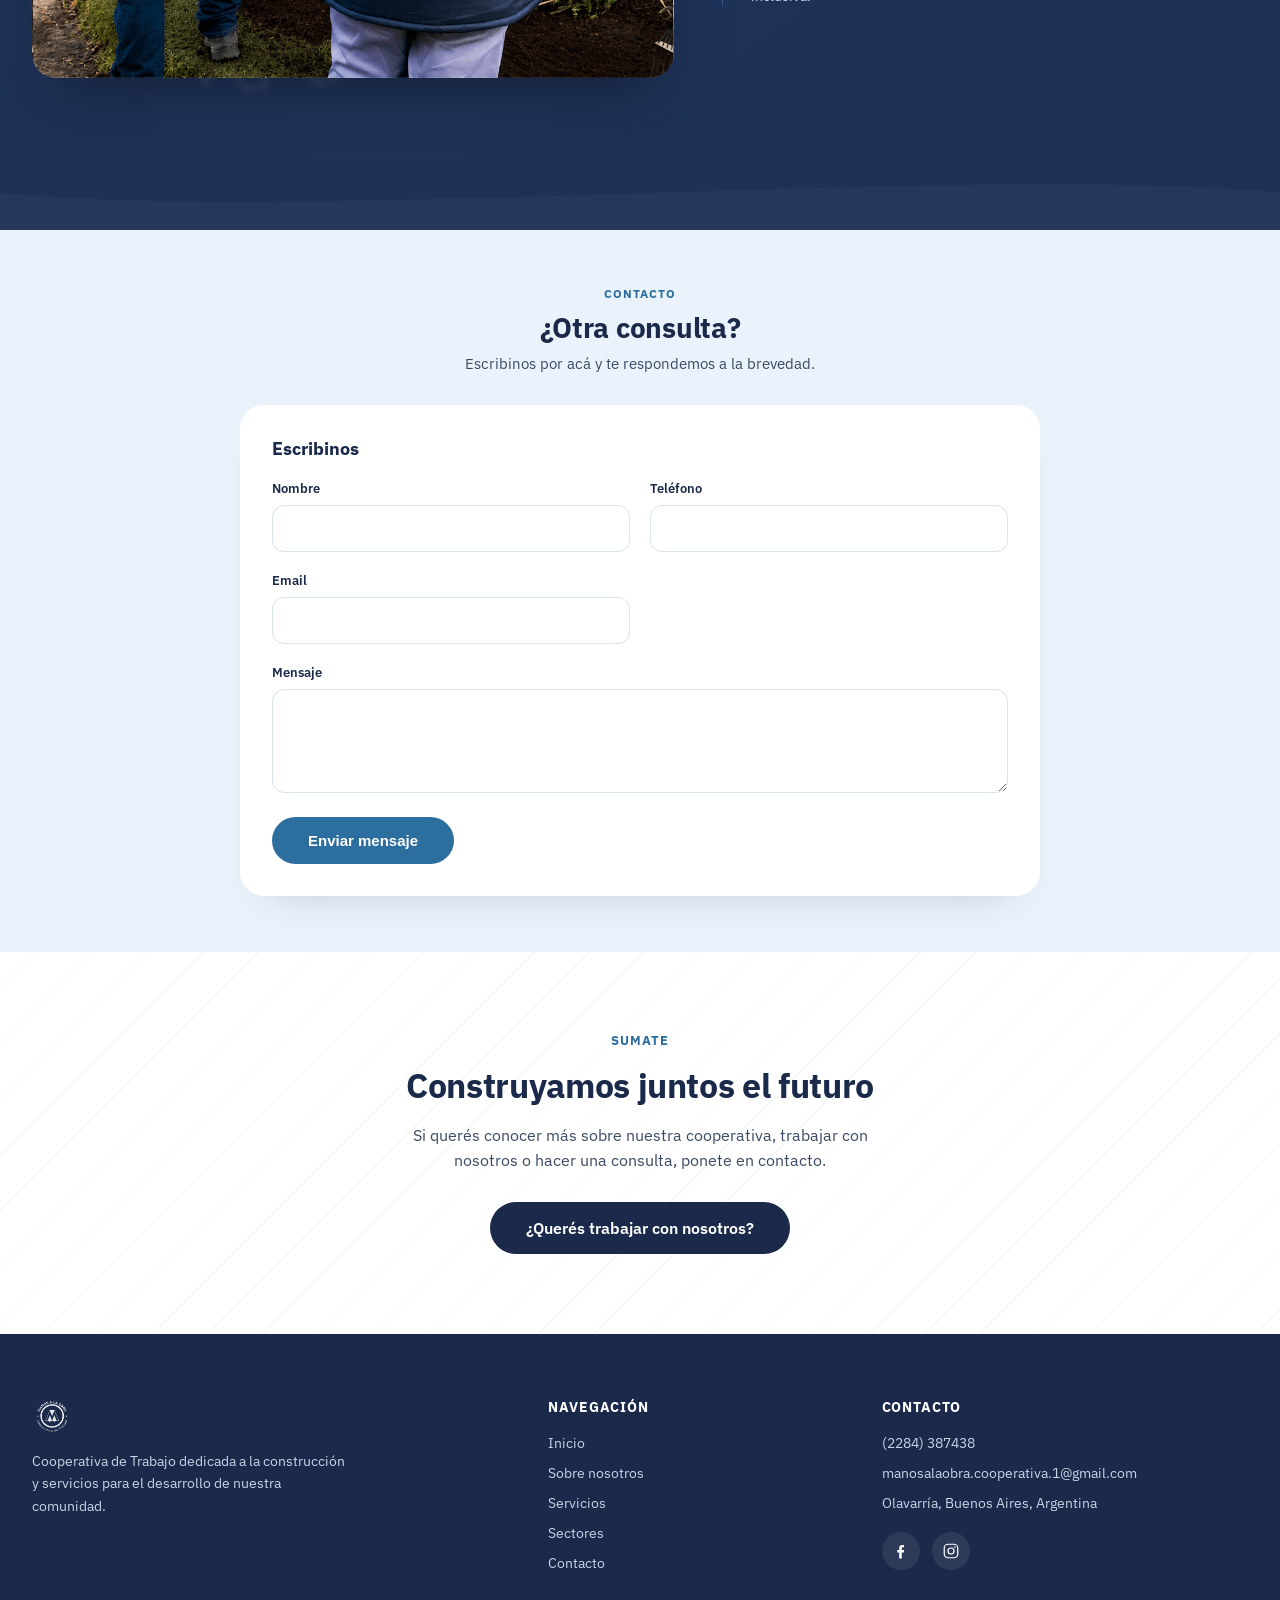
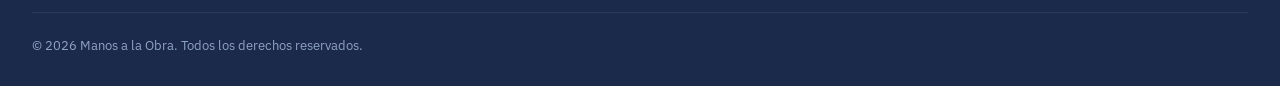
==== commit ac8c9af3: "Replace link with a structured topbar section" ====
--- a/index.html
+++ b/index.html
@@ -22,7 +22,11 @@
 <body>
 <div class="page-texture" style="color:#1B2A4A;overflow-x:hidden">
 
- <a href="https://cementerio-app-nhsw.onrender.com/" target="_blank" rel="noopener" class="topbar-reclamos"><span>¿Reclamo o consulta por el Cementerio Loma de Paz?</span><strong>Ingresá acá →</strong></a>
+ <div class="topbar-reclamos">
+  <img src="assets/logoloma.png" alt="Cementerio Parque Loma de Paz" class="topbar-logo">
+  <span class="topbar-text">¿Reclamo o consulta por el Cementerio Loma de Paz?</span>
+  <a href="https://cementerio-app-nhsw.onrender.com/" target="_blank" rel="noopener" class="topbar-btn">Hacer un reclamo →</a>
+ </div>
 
  <!-- NAV -->
   <header class="site-header" style="position:sticky;top:0;z-index:100">
--- a/styles.css
+++ b/styles.css
@@ -275,4 +275,19 @@
   .historia-grid { grid-template-columns:1fr; }
   .historia-watermark { left:-30%; }
   .historia-timeline { max-height:none; }
-}+}
+  </footer>
+
+</div>
+<a class="wa-link wa-float" data-wa-msg="Hola, quiero consultar por un trabajo de construcción." href="#" target="_blank" rel="noopener" aria-label="Escribinos por WhatsApp">
+    <svg width="30" height="30" viewBox="0 0 24 24" fill="#fff"><path d="M12 2C6.5 2 2 6.5 2 12c0 1.8.5 3.5 1.3 5L2 22l5.2-1.3c1.4.8 3.1 1.3 4.8 1.3 5.5 0 10-4.5 10-10S17.5 2 12 2zm0 18c-1.5 0-3-.4-4.2-1.2l-.3-.2-3.1.8.8-3-.2-.3C4.4 15 4 13.5 4 12c0-4.4 3.6-8 8-8s8 3.6 8 8-3.6 8-8 8zm4.4-6c-.2-.1-1.4-.7-1.6-.8-.2-.1-.4-.1-.5.1s-.6.8-.7.9-.3.2-.5.1c-.2-.1-1-.4-1.9-1.2-.7-.6-1.2-1.4-1.3-1.6-.1-.2 0-.4.1-.5l.4-.4c.1-.1.2-.3.2-.4.1-.1 0-.3 0-.4s-.5-1.2-.7-1.7c-.2-.4-.4-.4-.5-.4h-.4c-.2 0-.4.1-.6.3s-.8.8-.8 1.9.8 2.2.9 2.4c.1.2 1.6 2.4 3.8 3.4.5.2 1 .4 1.3.5.5.2 1 .1 1.4.1.4-.1 1.4-.6 1.6-1.1s.2-1 .1-1.1c-.1-.1-.2-.2-.4-.3z"/></svg>
+  </a>
+  <script src="script.js"></script>
+</body>
+  .topbar-reclamos { display:flex; align-items:center; justify-content:center; gap:10px; flex-wrap:wrap; min-height:40px; padding:8px 16px; background:#1B2A4A; color:#fff; font-size:14px; text-align:center; }
+.topbar-reclamos strong { color:#5AA9E6; font-weight:600; }
+.topbar-reclamos:hover { color:#fff; }
+.topbar-reclamos:hover strong { text-decoration:underline; }
+.btn-hero-reclamos { background:#fff; color:#1B2A4A; padding:16px 32px; border-radius:12px; font-size:16px; font-weight:600; }
+.btn-hero-reclamos:hover { color:#2C6E9E; }
+</html>
